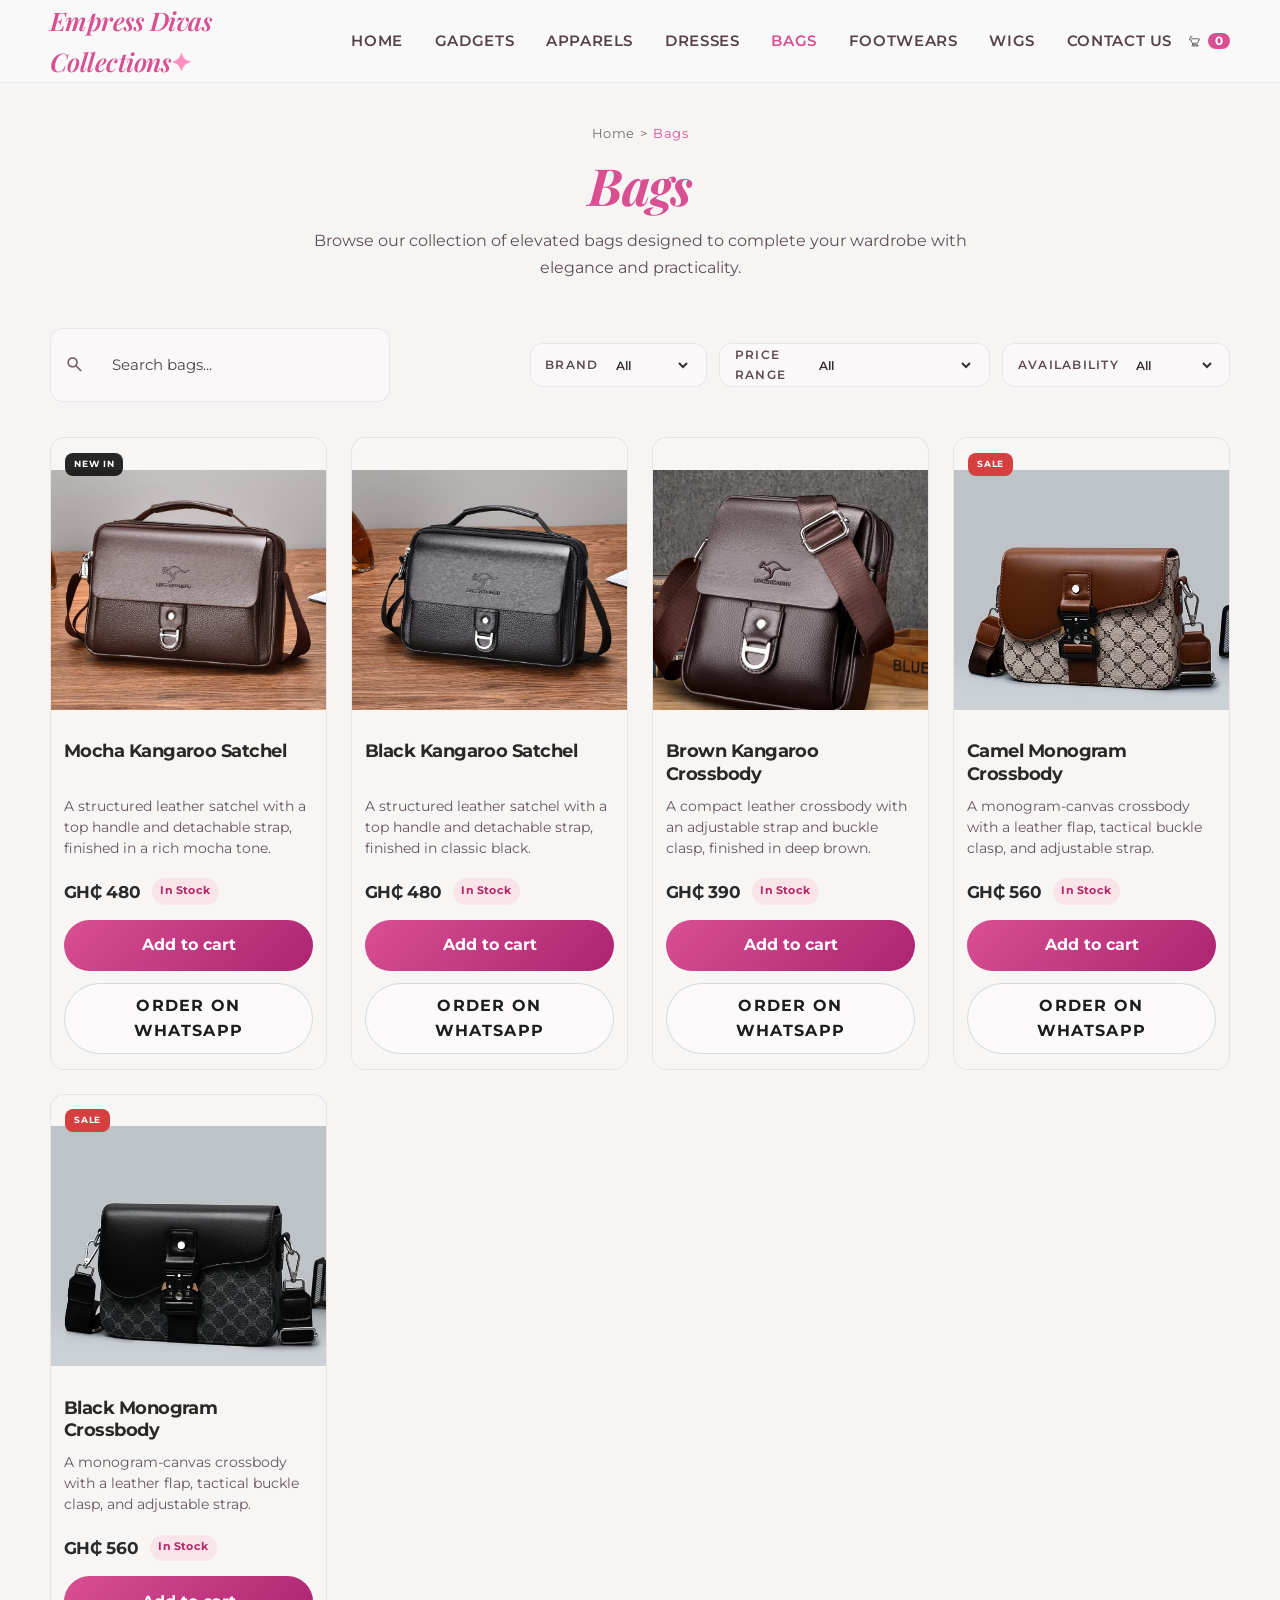
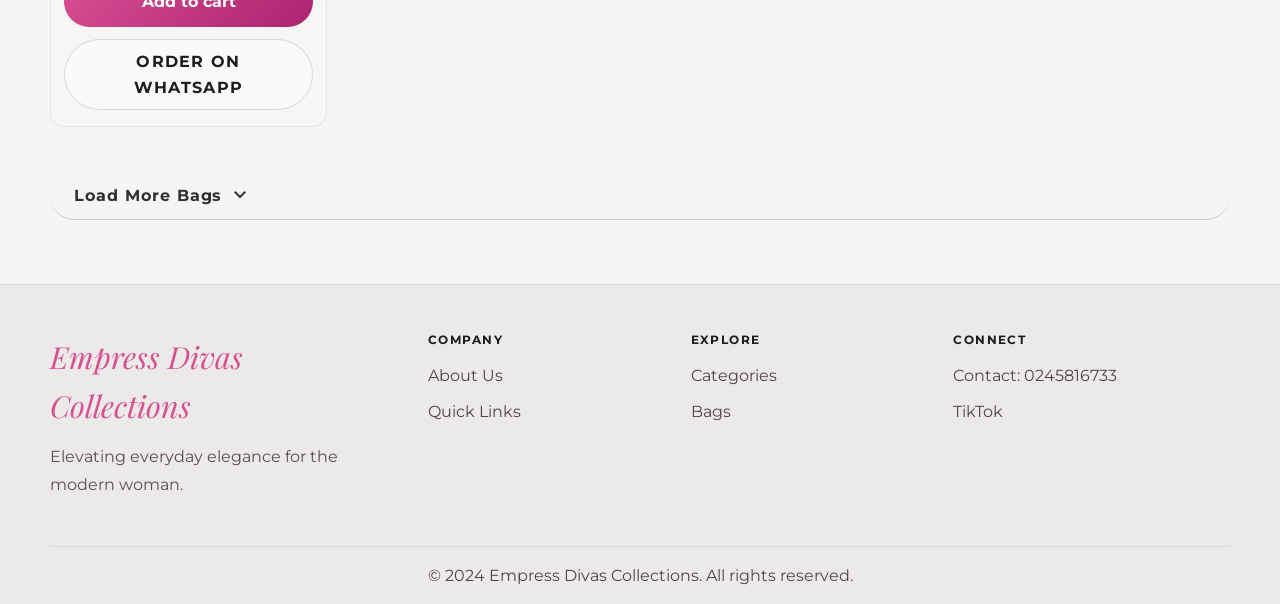
==== bag_mainpage.html @ 9941cb52 "Add real bag product photos to the Bags page - Renamed 5 WhatsApp-exported photos in Bags/ to descri" ====
<!DOCTYPE html>
<html lang="en">
  <head>
    <meta charset="UTF-8" />
    <meta name="viewport" content="width=device-width, initial-scale=1.0" />
    <title>Bags | Empress Divas</title>
    <meta
      name="description"
      content="Shop chic designer-inspired bags and premium accessories for every day and every occasion."
    />
    <link rel="preconnect" href="https://fonts.googleapis.com" />
    <link rel="preconnect" href="https://fonts.gstatic.com" crossorigin />
    <link
      href="https://fonts.googleapis.com/css2?family=Montserrat:wght@400;500;600;700&family=Playfair+Display:wght@600;700;800&display=swap"
      rel="stylesheet"
    />
    <link
      href="https://fonts.googleapis.com/css2?family=Material+Symbols+Outlined:wght@400;GRAD@0;opsz@24"
      rel="stylesheet"
    />
    <link rel="stylesheet" href="styles.css" />
  </head>
  <body>
    <header class="site-header gadgets-header">
      <div class="container navbar">
        <a href="index.html" class="brand">Empress Divas Collections</a>

        <button class="icon-btn mobile-toggle" aria-label="Open menu">
          <span class="material-symbols-outlined">menu</span>
        </button>

        <nav class="nav-wrap" aria-label="Main navigation">
          <ul class="nav-menu">
            <li><a href="index.html">Home</a></li>
            <li><a href="gadgets.html">Gadgets</a></li>
            <li><a href="products.html">Apparels</a></li>
          <li><a href="dresses.html">Dresses</a></li>
            <li><a href="bag_mainpage.html" class="active">Bags</a></li>
            <li><a href="footwearmp.html">Footwears</a></li>
            <li><a href="wigsmain.html">Wigs</a></li>
            <li><a href="contact.html">Contact Us</a></li>
          </ul>
        </nav>

        <div class="nav-actions">
          <a href="cart.html" class="icon-btn cart-link" aria-label="Open cart">
            <svg viewBox="0 0 24 24" fill="none" xmlns="http://www.w3.org/2000/svg" aria-hidden="true">
              <path d="M7 4H5L3 8v2h2l3.6 7.59L7.25 20.03A1 1 0 0 0 8 21h10v-2H9.58a.25.25 0 0 1-.22-.13L10.1 16h6.45a1 1 0 0 0 .92-.62l1.58-4.47A1 1 0 0 0 19.98 8H6.21" stroke="currentColor" stroke-width="1.2" stroke-linecap="round" stroke-linejoin="round"/>
            </svg>
            <span class="cart-count" aria-hidden="true">0</span>
          </a>
        </div>
      </div>
    </header>

    <main class="gadgets-page">
      <section class="gadgets-hero">
        <div class="container gadgets-page-header">
          <div class="breadcrumb">Home <span>&nbsp;&gt;&nbsp;</span> <span class="crumb-current">Bags</span></div>
          <h1>Bags</h1>
          <p>Browse our collection of elevated bags designed to complete your wardrobe with elegance and practicality.</p>
        </div>
      </section>

      <section class="gadgets-filter-section">
        <div class="container gadgets-filters">
          <div class="search-box">
            <span class="material-symbols-outlined">search</span>
            <input type="text" value="Search bags..." aria-label="Search bags" />
          </div>

          <div class="filter-selects">
            <label class="select-box">
              <span>Brand</span>
              <select aria-label="Filter by brand">
                <option>All</option>
                <option>Classic</option>
                <option>Luxury</option>
                <option>Everyday</option>
              </select>
            </label>

            <label class="select-box">
              <span>Price Range</span>
              <select aria-label="Filter by price range">
                <option>All</option>
                <option>Under GHC 500</option>
                <option>GHC 500 - 1000</option>
                <option>Above GHC 1000</option>
              </select>
            </label>

            <label class="select-box">
              <span>Availability</span>
              <select aria-label="Filter by availability">
                <option>All</option>
                <option>In Stock</option>
                <option>Pre-order</option>
              </select>
            </label>
          </div>
        </div>
      </section>

      <section class="gadgets-list">
        <div class="container gadget-grid">
          <article class="gadget-card" data-product-id="b1">
            <span class="tag tag-new">NEW IN</span>
            <div class="gadget-visual">
              <img src="Images/bags/mocha-kangaroo-satchel-bag.jpeg" alt="Mocha kangaroo-logo leather satchel bag" loading="lazy" />
            </div>
            <div class="gadget-info">
              <h3>Mocha Kangaroo Satchel</h3>
              <p class="gadget-desc">A structured leather satchel with a top handle and detachable strap, finished in a rich mocha tone.</p>
              <div class="price-row">
                <div class="price-block">
                  <strong>GH₵ 480</strong>
                  <span class="stock in-stock">In Stock</span>
                </div>
              </div>
              <button class="details-btn add-cart-btn" data-id="b1" data-name="Mocha Kangaroo Satchel" data-price="480">Add to cart</button>
              <button class="whatsapp-btn subtle">Order on WhatsApp</button>
            </div>
          </article>

          <article class="gadget-card" data-product-id="b2">
            <div class="gadget-visual">
              <img src="Images/bags/black-kangaroo-satchel-bag.jpeg" alt="Black kangaroo-logo leather satchel bag" loading="lazy" />
            </div>
            <div class="gadget-info">
              <h3>Black Kangaroo Satchel</h3>
              <p class="gadget-desc">A structured leather satchel with a top handle and detachable strap, finished in classic black.</p>
              <div class="price-row">
                <div class="price-block">
                  <strong>GH₵ 480</strong>
                  <span class="stock in-stock">In Stock</span>
                </div>
              </div>
              <button class="details-btn add-cart-btn" data-id="b2" data-name="Black Kangaroo Satchel" data-price="480">Add to cart</button>
              <button class="whatsapp-btn subtle">Order on WhatsApp</button>
            </div>
          </article>

          <article class="gadget-card" data-product-id="b3">
            <div class="gadget-visual">
              <img src="Images/bags/brown-kangaroo-crossbody-bag.jpeg" alt="Brown kangaroo-logo leather crossbody bag" loading="lazy" />
            </div>
            <div class="gadget-info">
              <h3>Brown Kangaroo Crossbody</h3>
              <p class="gadget-desc">A compact leather crossbody with an adjustable strap and buckle clasp, finished in deep brown.</p>
              <div class="price-row">
                <div class="price-block">
                  <strong>GH₵ 390</strong>
                  <span class="stock in-stock">In Stock</span>
                </div>
              </div>
              <button class="details-btn add-cart-btn" data-id="b3" data-name="Brown Kangaroo Crossbody" data-price="390">Add to cart</button>
              <button class="whatsapp-btn subtle">Order on WhatsApp</button>
            </div>
          </article>

          <article class="gadget-card" data-product-id="b4">
            <span class="tag tag-sale">SALE</span>
            <div class="gadget-visual">
              <img src="Images/bags/camel-monogram-crossbody-bag.jpeg" alt="Camel monogram crossbody bag with buckle clasp" loading="lazy" />
            </div>
            <div class="gadget-info">
              <h3>Camel Monogram Crossbody</h3>
              <p class="gadget-desc">A monogram-canvas crossbody with a leather flap, tactical buckle clasp, and adjustable strap.</p>
              <div class="price-row">
                <div class="price-block">
                  <strong>GH₵ 560</strong>
                  <span class="stock in-stock">In Stock</span>
                </div>
              </div>
              <button class="details-btn add-cart-btn" data-id="b4" data-name="Camel Monogram Crossbody" data-price="560">Add to cart</button>
              <button class="whatsapp-btn subtle">Order on WhatsApp</button>
            </div>
          </article>

          <article class="gadget-card" data-product-id="b5">
            <span class="tag tag-sale">SALE</span>
            <div class="gadget-visual">
              <img src="Images/bags/black-monogram-crossbody-bag.jpeg" alt="Black monogram crossbody bag with buckle clasp" loading="lazy" />
            </div>
            <div class="gadget-info">
              <h3>Black Monogram Crossbody</h3>
              <p class="gadget-desc">A monogram-canvas crossbody with a leather flap, tactical buckle clasp, and adjustable strap.</p>
              <div class="price-row">
                <div class="price-block">
                  <strong>GH₵ 560</strong>
                  <span class="stock in-stock">In Stock</span>
                </div>
              </div>
              <button class="details-btn add-cart-btn" data-id="b5" data-name="Black Monogram Crossbody" data-price="560">Add to cart</button>
              <button class="whatsapp-btn subtle">Order on WhatsApp</button>
            </div>
          </article>
        </div>

        <div class="container load-more-wrap">
          <button class="load-more-btn">Load More Bags <span class="material-symbols-outlined">expand_more</span></button>
        </div>
      </section>
    </main>

    <footer class="site-footer gadgets-footer">
      <div class="container footer-grid">
        <div class="footer-brand-block">
          <div class="footer-brand">Empress Divas<br />Collections</div>
          <p>Elevating everyday elegance for the modern woman.</p>
        </div>

        <div>
          <h4>Company</h4>
          <ul class="footer-list">
            <li><a href="index.html">About Us</a></li>
            <li><a href="products.html">Quick Links</a></li>
          </ul>
        </div>

        <div>
          <h4>Explore</h4>
          <ul class="footer-list">
            <li><a href="products.html">Categories</a></li>
            <li><a href="bag_mainpage.html">Bags</a></li>
          </ul>
        </div>

        <div>
          <h4>Connect</h4>
          <ul class="footer-list">
            <li><a href="tel:0245816733">Contact: 0245816733</a></li>
            <li><a href="#">TikTok</a></li>
          </ul>
        </div>
      </div>

      <div class="container copyright">© 2024 Empress Divas Collections. All rights reserved.</div>
    </footer>

    <script src="script.js"></script>
  </body>
</html>
---- styles.css ----
:root {
  --pink: #d84f92;
  --pink-soft: #ffe3ef;
  --pink-bright: #ff8fc0;
  --pink-deep: #ac2471;
  --lilac: #f3e0f7;
  --black: #1a1c1c;
  --white: #ffffff;
  --gray-100: #f3f3f3;
  --gray-200: #eeeeee;
  --gray-300: #e2e2e2;
  --gray-400: #dadada;
  --gray-500: #564149;
  --gray-600: #616363;
  --text: #1a1c1c;
  --surface: #fdf7fa;
  --surface-strong: #f7e9f0;
  --shadow: rgba(216, 79, 146, 0.1);
  --success: #25d366;
  --container: 80px;
  --gutter: 24px;
  --radius-sm: 0.75rem;
  --radius-md: 1.25rem;
  --radius-lg: 2rem;
  --radius-pill: 9999px;
}

* { box-sizing: border-box; }

html {
  scroll-behavior: smooth;
}

body {
  margin: 0;
  font-family: 'Montserrat', sans-serif;
  background: var(--surface);
  color: var(--text);
  line-height: 1.6;
}

a { color: inherit; text-decoration: none; }

img { max-width: 100%; display: block; }

button, input, select, textarea {
  font: inherit;
}

.container {
  width: min(1180px, calc(100% - 2rem));
  margin: 0 auto;
}

.site-header {
  position: sticky;
  top: 0;
  z-index: 1000;
  background: rgba(249, 249, 249, 0.9);
  backdrop-filter: blur(14px);
  border-bottom: 1px solid rgba(137, 113, 121, 0.12);
}

.navbar {
  display: flex;
  align-items: center;
  justify-content: space-between;
  min-height: 80px;
  gap: 1rem;
}

.brand {
  font-family: 'Playfair Display', serif;
  font-size: clamp(1.4rem, 2vw, 2.1rem);
  color: var(--pink);
  font-style: italic;
  font-weight: 600;
  letter-spacing: -0.02em;
}

.brand::after {
  content: " ✦";
  font-style: normal;
  color: var(--pink-bright);
}

.nav-menu {
  display: flex;
  align-items: center;
  gap: 2rem;
  list-style: none;
  padding: 0;
  margin: 0;
}

.nav-menu li {
  list-style: none;
}

.nav-menu a {
  color: var(--gray-500);
  font-size: 0.96rem;
  font-weight: 600;
  letter-spacing: 0.04em;
  text-transform: uppercase;
  white-space: nowrap;
  transition: color 0.2s ease;
}

.nav-menu a:hover,
.nav-menu a.active {
  color: var(--pink);
}

.nav-actions {
  display: flex;
  align-items: center;
  gap: 0.75rem;
}

.icon-btn {
  width: 42px;
  height: 42px;
  border: 0;
  border-radius: 50%;
  background: transparent;
  color: var(--text);
  display: inline-flex;
  align-items: center;
  justify-content: center;
  cursor: pointer;
  transition: background 0.2s ease, transform 0.2s ease, color 0.2s ease;
}

.icon-btn:hover {
  background: rgba(172, 36, 113, 0.08);
  color: var(--pink);
  transform: translateY(-1px);
}

.material-symbols-outlined {
  font-variation-settings: 'FILL' 0, 'wght' 400, 'GRAD' 0, 'opsz' 24;
}

.mobile-toggle {
  display: none;
}

.hero {
  position: relative;
  min-height: 78vh;
  display: grid;
  place-items: center;
  overflow: hidden;
  background: linear-gradient(135deg, var(--pink-soft), var(--lilac));
}

.hero::before {
  content: "";
  position: absolute;
  inset: 0;
  background: linear-gradient(135deg, rgba(255, 255, 255, 0.35), rgba(216, 79, 146, 0.14));
}

.hero::after {
  content: "";
  position: absolute;
  inset: 0;
  background: rgba(249, 249, 249, 0.24);
  backdrop-filter: blur(1px);
}

.hero-content {
  position: relative;
  z-index: 1;
  text-align: center;
  max-width: 760px;
  padding: 2rem 1rem;
}

.eyebrow {
  display: inline-flex;
  align-items: center;
  gap: 0.4rem;
  margin-bottom: 1rem;
  padding: 0.55rem 1.1rem;
  border-radius: var(--radius-pill);
  background: rgba(255,255,255,0.85);
  border: 1px solid rgba(216, 79, 146, 0.25);
  color: var(--pink-deep);
  font-size: 0.72rem;
  text-transform: uppercase;
  letter-spacing: 0.14em;
  font-weight: 700;
}

.eyebrow::before {
  content: "✦";
  color: var(--pink-bright);
}

h1, h2, h3, h4 {
  font-family: 'Playfair Display', serif;
  margin: 0 0 0.8rem;
  line-height: 1.15;
  letter-spacing: -0.03em;
}

.section-header h2,
.page-header h1,
.form-card h2 {
  font-style: italic;
}

.section-header h2::after {
  content: "";
  display: block;
  width: 64px;
  height: 3px;
  margin: 0.9rem auto 0;
  border-radius: var(--radius-pill);
  background: linear-gradient(90deg, var(--pink-soft), var(--pink), var(--pink-soft));
}

.hero h1 {
  font-size: clamp(2.4rem, 5vw, 5rem);
  color: var(--black);
}

.section-header {
  text-align: center;
  margin-bottom: 3rem;
}

.section-header h2 {
  font-size: clamp(2rem, 3vw, 3rem);
  color: var(--text);
}

.lead {
  max-width: 700px;
  margin: 0 auto;
  color: var(--gray-500);
  font-size: 1.05rem;
}

.btn {
  display: inline-flex;
  align-items: center;
  justify-content: center;
  gap: 0.65rem;
  border: 0;
  border-radius: var(--radius-pill);
  padding: 1rem 2rem;
  background: linear-gradient(135deg, var(--pink), var(--pink-deep));
  color: var(--white);
  font-weight: 700;
  letter-spacing: 0.08em;
  text-transform: uppercase;
  cursor: pointer;
  transition: transform 0.2s ease, background 0.2s ease, box-shadow 0.2s ease;
}

.btn:hover {
  background: linear-gradient(135deg, var(--pink-bright), var(--pink));
  transform: translateY(-2px);
  box-shadow: 0 14px 30px rgba(216, 79, 146, 0.28);
}

.btn-ghost {
  background: transparent;
  color: var(--pink-deep);
  border: 1px solid rgba(216, 79, 146, 0.35);
}

.btn-ghost:hover {
  background: rgba(216, 79, 146, 0.08);
  border-color: var(--pink);
}

.category-grid,
.product-grid,
.info-grid {
  display: grid;
  gap: 1.5rem;
}

.category-grid {
  grid-template-columns: repeat(6, minmax(0, 1fr));
}

.category-card {
  position: relative;
  overflow: hidden;
  border-radius: var(--radius-lg);
  aspect-ratio: 4 / 5;
  box-shadow: 0 15px 35px rgba(216, 79, 146, 0.08);
  transition: transform 0.4s ease, box-shadow 0.4s ease;
}

.category-card:hover {
  transform: translateY(-6px) scale(1.01);
  box-shadow: 0 25px 50px rgba(216, 79, 146, 0.18);
}

.category-card::before {
  content: "";
  position: absolute;
  inset: 0;
  background: inherit;
  opacity: 1;
}

.category-card:hover::before {
  filter: brightness(1.06);
}

.category-card .overlay {
  position: absolute;
  inset: 0;
  background: rgba(0, 0, 0, 0.18);
  display: flex;
  align-items: center;
  justify-content: center;
  flex-direction: column;
  gap: 0.75rem;
  text-align: center;
  padding: 1rem;
  z-index: 1;
}

.category-card .overlay span {
  color: var(--white);
  font-size: 2.5rem;
}

.category-card .overlay h3 {
  color: var(--white);
  font-family: 'Montserrat', sans-serif;
  font-size: 0.95rem;
  letter-spacing: 0.12em;
  text-transform: uppercase;
  margin: 0;
}

section {
  padding: 5rem 0;
}

section.inner-hero {
  padding: 4rem 0 2rem;
}

.page-header {
  text-align: center;
  padding: 2rem 0 1rem;
}

.page-header h1 {
  font-size: clamp(2.5rem, 5vw, 4.5rem);
}

.page-header .lead {
  max-width: 680px;
}

.catalog-layout {
  display: grid;
  grid-template-columns: 260px minmax(0, 1fr);
  gap: 2rem;
  align-items: start;
}

.filter-panel {
  background: rgba(255,255,255,0.6);
  border: 1px solid rgba(216, 79, 146, 0.15);
  border-radius: var(--radius-lg);
  padding: 1.5rem;
  position: sticky;
  top: 96px;
}

.filter-panel h3,
.filter-panel h4 {
  font-family: 'Montserrat', sans-serif;
  text-transform: uppercase;
  letter-spacing: 0.12em;
  font-size: 0.72rem;
  color: var(--gray-500);
  margin-bottom: 1rem;
}

.filter-list {
  list-style: none;
  padding: 0;
  margin: 0 0 2rem;
  display: grid;
  gap: 0.8rem;
}

.filter-list a {
  color: var(--text);
  transition: color 0.2s ease;
}

.filter-list a.active,
.filter-list a:hover {
  color: var(--pink);
}

.size-grid {
  display: grid;
  grid-template-columns: repeat(2, minmax(0, 1fr));
  gap: 0.6rem;
}

.size-pill {
  display: inline-flex;
  align-items: center;
  justify-content: center;
  min-height: 42px;
  border-radius: 0.7rem;
  border: 1px solid rgba(26, 28, 28, 0.14);
  background: var(--white);
  cursor: pointer;
  transition: all 0.2s ease;
  font-weight: 600;
}

.size-pill.selected {
  background: var(--pink);
  color: var(--white);
  border-color: var(--pink);
}

.toolbar {
  display: flex;
  align-items: center;
  justify-content: space-between;
  gap: 1rem;
  padding-bottom: 1rem;
  border-bottom: 1px solid rgba(26, 28, 28, 0.08);
  margin-bottom: 2rem;
}

.toolbar p {
  margin: 0;
  color: var(--gray-500);
}

.sort-wrap {
  display: flex;
  align-items: center;
  gap: 0.75rem;
}

.sort-wrap select {
  border: 1px solid rgba(26, 28, 28, 0.12);
  background: rgba(255,255,255,0.8);
  border-radius: 999px;
  padding: 0.7rem 1rem;
  color: var(--text);
}

.product-grid {
  grid-template-columns: repeat(3, minmax(0, 1fr));
}

.product-card {
  background: rgba(255,255,255,0.85);
  border: 1px solid rgba(216, 79, 146, 0.1);
  border-radius: var(--radius-lg);
  overflow: hidden;
  transition: transform 0.3s ease, box-shadow 0.3s ease;
}

.product-card:hover {
  transform: translateY(-5px);
  box-shadow: 0 30px 40px -18px rgba(216, 79, 146, 0.22);
}

.product-image {
  position: relative;
  overflow: hidden;
  aspect-ratio: 3 / 4;
  background: linear-gradient(135deg, #f6dfe9, #efe7ef);
  display: grid;
  place-items: center;
}

.product-image img {
  width: 100%;
  height: 100%;
  object-fit: cover;
  display: block;
  transition: transform 0.4s ease;
}

.product-card:hover .product-image img {
  transform: scale(1.04);
}

.product-card[hidden] {
  display: none;
}

.product-placeholder {
  width: 78%;
  height: 78%;
  border-radius: 1.2rem;
  display: grid;
  place-items: center;
  background: rgba(255, 255, 255, 0.28);
  border: 1px solid rgba(26, 28, 28, 0.08);
  color: var(--pink);
  font-size: 3rem;
  font-weight: 700;
}

.product-card:hover .product-placeholder {
  transform: scale(1.02);
}

.badge {
  position: absolute;
  top: 1rem;
  left: 1rem;
  display: inline-flex;
  align-items: center;
  justify-content: center;
  padding: 0.45rem 0.7rem;
  border-radius: var(--radius-pill);
  background: linear-gradient(135deg, var(--pink), var(--pink-deep));
  color: var(--white);
  font-size: 0.65rem;
  font-weight: 700;
  letter-spacing: 0.12em;
  text-transform: uppercase;
}

.product-content {
  padding: 1.25rem 1rem 1.1rem;
  text-align: center;
}

.product-content h3 {
  font-family: 'Montserrat', sans-serif;
  font-size: 1.15rem;
  margin: 0 0 0.35rem;
  letter-spacing: 0;
}

.price {
  margin: 0 0 1rem;
  color: var(--gray-500);
  font-size: 1.1rem;
  font-weight: 700;
}

.whatsapp-btn {
  width: 100%;
  background: #25d366;
  color: var(--white);
  border: 0;
  border-radius: 999px;
  padding: 0.56rem 1rem;
  min-height: 36px;
  font-weight: 700;
  letter-spacing: 0.08em;
  text-transform: uppercase;
  cursor: pointer;
  transition: transform 0.2s ease, filter 0.2s ease;
}

.whatsapp-btn:hover {
  filter: brightness(0.96);
  transform: translateY(-1px);
}

.contact-grid {
  display: grid;
  grid-template-columns: 0.92fr 1.08fr;
  gap: 2rem;
  align-items: start;
}

.contact-stack {
  display: grid;
  gap: 1.3rem;
}

.contact-card,
.form-card {
  background: rgba(255,255,255,0.85);
  border: 1px solid rgba(216, 79, 146, 0.1);
  border-radius: var(--radius-lg);
  box-shadow: 0 12px 30px rgba(216, 79, 146, 0.08);
}

.contact-card {
  padding: 1.6rem;
  text-align: center;
}

.icon-wrap {
  width: 60px;
  height: 60px;
  margin: 0 auto 1rem;
  border-radius: 50%;
  background: var(--gray-100);
  display: grid;
  place-items: center;
  color: var(--pink);
}

.contact-card h3 {
  font-family: 'Montserrat', sans-serif;
  margin-bottom: 0.4rem;
  font-size: 1.15rem;
}

.contact-card p,
.contact-card a {
  color: var(--gray-500);
}

.form-card {
  padding: clamp(1.3rem, 2vw, 2rem);
}

.form-card h2 {
  font-size: clamp(2rem, 3vw, 2.8rem);
  margin-bottom: 1.5rem;
}

.form-grid {
  display: grid;
  grid-template-columns: repeat(2, minmax(0, 1fr));
  gap: 1rem 1.25rem;
}

.form-field {
  display: grid;
  gap: 0.5rem;
}

.form-field.full {
  grid-column: 1 / -1;
}

label {
  font-size: 0.72rem;
  letter-spacing: 0.1em;
  text-transform: uppercase;
  font-weight: 700;
  color: var(--gray-500);
}

input, select, textarea {
  width: 100%;
  border: 0;
  border-bottom: 2px solid rgba(216, 79, 146, 0.2);
  background: rgba(255, 227, 239, 0.35);
  border-radius: 0.9rem 0.9rem 0 0;
  padding: 0.9rem 1rem;
  color: var(--text);
  outline: none;
  transition: border-color 0.2s ease, box-shadow 0.2s ease;
}

input:focus, select:focus, textarea:focus {
  border-color: var(--pink);
  box-shadow: 0 0 0 3px rgba(216, 79, 146, 0.14);
}

textarea {
  min-height: 140px;
  resize: vertical;
}

.site-footer {
  background: var(--gray-200);
  border-top: 1px solid rgba(26,28,28,0.05);
  color: var(--gray-500);
  padding: 3rem 0 1rem;
}

.footer-grid {
  display: grid;
  grid-template-columns: 1.5fr 1fr 1fr 1.2fr;
  gap: 2rem;
}

.footer-brand {
  font-family: 'Playfair Display', serif;
  font-style: italic;
  color: var(--pink);
  font-size: 1.9rem;
}

.footer-grid h4 {
  font-family: 'Montserrat', sans-serif;
  font-size: 0.75rem;
  text-transform: uppercase;
  letter-spacing: 0.12em;
  color: var(--text);
  margin-bottom: 1rem;
}

.footer-list {
  list-style: none;
  padding: 0;
  margin: 0;
  display: grid;
  gap: 0.65rem;
}

.footer-list a:hover {
  color: var(--pink);
}

.copyright {
  margin-top: 2rem;
  padding-top: 1rem;
  border-top: 1px solid rgba(26,28,28,0.08);
  text-align: center;
}

.hidden-mobile {
  display: initial;
}

.gadgets-header {
  background: rgba(249,249,249,0.98);
}

.gadgets-page {
  background: #f7f5f4;
}

.gadgets-hero {
  padding: 2.3rem 0 0.7rem;
}

.gadgets-page-header {
  text-align: center;
}

.breadcrumb {
  display: inline-flex;
  align-items: center;
  justify-content: center;
  gap: 0.15rem;
  color: #7b6a6d;
  font-size: 0.8rem;
  letter-spacing: 0.03em;
  margin-bottom: 0.75rem;
}

/* Mobile / responsive fixes (appended) */
@media (max-width: 1100px) {
  .category-grid { grid-template-columns: repeat(3, minmax(0, 1fr)); }
  .product-grid  { grid-template-columns: repeat(2, minmax(0, 1fr)); }
}

@media (max-width: 700px) {
  .category-grid { grid-template-columns: repeat(2, minmax(0, 1fr)); gap: 1rem; }
  .category-card { aspect-ratio: 3/4; min-height: 140px; }
  .product-grid  { grid-template-columns: repeat(2, minmax(0, 1fr)); gap: 0.9rem; }
  .product-card  { padding: 0.5rem; }
  .hero { min-height: 56vh; padding: 2rem 0; }
}

/* small phones (375–420px) */
@media (max-width: 420px) {
  .container { width: 100%; padding: 0 1rem; }
  .navbar { min-height: 64px; gap: 0.5rem; }
  .hidden-mobile { display: none !important; }

  /* keep two columns on small phones */
  .category-grid,
  .product-grid { grid-template-columns: repeat(2, minmax(0, 1fr)); }
}

/* disable page scroll when mobile menu open */
.no-scroll, html.no-scroll, body.no-scroll { overflow: hidden; height: 100%; }

/* Cart styles */
.cart-list { display: grid; gap: 0.9rem; }
.cart-item { display:flex; align-items:center; justify-content:space-between; gap:1rem; padding: 1rem; background: rgba(255,255,255,0.85); border-radius: 0.8rem; border: 1px solid rgba(26,28,28,0.04); }
.cart-item-info { flex:1; }
.cart-item-price { color: var(--gray-500); font-weight:700; margin-top:0.25rem; }
.cart-item-actions { display:flex; gap:0.6rem; align-items:center; }
.cart-item-actions .cart-qty { width:64px; padding:0.45rem; border-radius:0.5rem; border:1px solid rgba(26,28,28,0.08); }
.cart-summary { margin-top:1.4rem; text-align:right; font-size:1.1rem; }

@media (max-width: 700px) {
  .cart-item { flex-direction: column; align-items: flex-start; }
  .cart-item-actions { width:100%; justify-content:space-between; }
}

/* Right-side cart icon in nav-actions */
.cart-link {
  display: inline-flex;
  align-items: center;
  gap: 0.4rem;
  color: var(--text);
  text-decoration: none;
}
.cart-link svg { width: 26px; height: 26px; display: block; }
.cart-link .cart-count {
  background: var(--pink);
  color: var(--white);
  font-weight: 700;
  padding: 0.12rem 0.45rem;
  border-radius: 999px;
  font-size: 0.78rem;
  line-height: 1;
}

@media (max-width: 420px) {
  .cart-link svg { width: 22px; height: 22px; }
}

.crumb-current {
  color: var(--pink);
}

.gadgets-page-header h1 {
  font-size: clamp(2.5rem, 4vw, 4rem);
  color: var(--pink);
  font-family: 'Playfair Display', serif;
  font-style: italic;
  margin: 0 0 0.75rem;
}

.gadgets-page-header p {
  max-width: 720px;
  margin: 0 auto;
  color: #5f4f54;
  font-size: 1rem;
  line-height: 1.7;
}

.gadgets-filter-section {
  padding: 1.2rem 0 1rem;
}

.gadgets-filters {
  display: flex;
  align-items: center;
  gap: 1.2rem;
  justify-content: space-between;
  flex-wrap: wrap;
  padding-top: 1rem;
}

.search-box {
  /* limit initial width so the search box doesn't dominate the filter row */
  flex: 0 1 340px;
  max-width: 520px;
  width: 100%;
  min-width: 180px;
  display: flex;
  align-items: center;
  gap: 0.7rem;
  background: rgba(255,255,255,0.35);
  border: 1px solid rgba(26,28,28,0.08);
  border-radius: 0.8rem;
  padding: 0.6rem 0.9rem;
  color: #5d4a52;
}

.search-box .material-symbols-outlined {
  font-size: 1.2rem;
  color: #765c64;
}

.search-box input {
  border: none;
  background: transparent;
  width: 100%;
  color: #4f4448;
  font-size: 0.96rem;
  outline: none;
}

.filter-selects {
  display: flex;
  align-items: center;
  gap: 0.8rem;
  flex-wrap: wrap;
}

/* Make search box more compact on medium screens and full-width on small screens */
@media (max-width: 900px) {
  .search-box { flex: 1 1 100%; max-width: none; min-width: 0; }
  .filter-selects { width: 100%; gap: 0.5rem; }
}

@media (max-width: 480px) {
  .search-box { padding: 0.55rem 0.7rem; }
  .search-box input { font-size: 0.95rem; }
}

.select-box {
  display: inline-flex;
  align-items: center;
  gap: 0.55rem;
  min-height: 44px;
  padding: 0 0.9rem;
  background: rgba(255,255,255,0.35);
  border: 1px solid rgba(26,28,28,0.08);
  border-radius: 0.8rem;
  color: #5e4a52;
  font-size: 0.78rem;
  font-weight: 600;
}

.select-box span {
  display: inline-block;
  margin-right: 0.2rem;
}

.select-box select {
  background: transparent;
  border: none;
  color: #3a2d30;
  font-size: 0.78rem;
  padding: 0.45rem 0.2rem 0.45rem 0.1rem;
  outline: none;
}

.gadgets-list {
  padding: 1.2rem 0 4rem;
}

.gadget-grid {
  display: grid;
  grid-template-columns: repeat(4, minmax(0, 1fr));
  gap: 1.5rem;
}

.single-item-grid {
  grid-template-columns: minmax(0, 480px);
  justify-content: center;
}

.gadget-card {
  position: relative;
  background: rgba(255,255,255,0.15);
  border: 1px solid rgba(26,28,28,0.08);
  border-radius: 0.9rem;
  overflow: hidden;
  padding: 0.65rem 0.8rem 0.95rem;
  min-height: 470px;
}

.gadget-visual {
  height: 240px;
  margin: 1.3rem -0.8rem 0.9rem;
  overflow: hidden;
  background: #f0ebed;
}

.gadget-visual img {
  width: 100%;
  height: 100%;
  object-fit: cover;
  display: block;
}

.tag {
  position: absolute;
  top: 0.9rem;
  left: 0.9rem;
  z-index: 2;
  display: inline-flex;
  align-items: center;
  justify-content: center;
  border-radius: 0.5rem;
  padding: 0.25rem 0.55rem;
  font-size: 0.58rem;
  font-weight: 700;
  text-transform: uppercase;
  letter-spacing: 0.08em;
}

.tag-new {
  background: rgba(16,16,16,0.9);
  color: #fff;
}

.tag-sale {
  background: #d53f40;
  color: #fff;
}

.gadget-info {
  padding-top: 1rem;
  text-align: left;
}

.gadget-info h3 {
  font-family: 'Montserrat', sans-serif;
  font-size: 1.1rem;
  line-height: 1.3;
  margin: 0 0 0.5rem;
  color: #2a2727;
  min-height: 2.7em;
}

.gadget-desc {
  margin: 0 0 0.9rem;
  color: #67565c;
  font-size: 0.88rem;
  line-height: 1.5;
  min-height: 4.8em;
}

.price-row {
  display: flex;
  align-items: center;
  justify-content: space-between;
  gap: 0.5rem;
  margin-bottom: 0.9rem;
}

.price-block {
  display: flex;
  align-items: center;
  gap: 0.7rem;
  flex-wrap: wrap;
}

.price-block strong {
  color: #2a2a2a;
  font-size: 1.08rem;
  letter-spacing: -0.02em;
}

.stock {
  display: inline-flex;
  align-items: center;
  justify-content: center;
  border-radius: 999px;
  padding: 0.3rem 0.55rem;
  font-size: 0.66rem;
  font-weight: 700;
  letter-spacing: 0.02em;
}

.in-stock {
  background: rgba(255, 126, 163, 0.15);
  color: #b42a68;
}

.pre-order {
  background: rgba(21, 27, 31, 0.08);
  color: #303030;
}

.details-btn,
.load-more-btn,
.whatsapp-btn.subtle {
  width: 100%;
  border-radius: 999px;
  font-weight: 700;
  cursor: pointer;
  transition: transform 0.2s ease, box-shadow 0.2s ease;
}

.details-btn {
  border: none;
  background: linear-gradient(135deg, var(--pink), var(--pink-deep));
  color: white;
  padding: 0.8rem 1rem;
  margin-bottom: 0.75rem;
}

/* Ensure product action buttons match gadgets page (stacked full-width) */
.product-grid .product-content .details-btn,
.product-grid .product-content .whatsapp-btn.subtle {
  width: 100%;
  display: block;
  padding: 0.56rem 1rem; /* reduced vertical padding to lower button height */
  min-height: 36px;
  margin-bottom: 0.6rem;
  box-sizing: border-box;
}

/* Slim buttons when displayed side-by-side inside product cards */
.product-grid .product-content > div > .details-btn,
.product-grid .product-content > div > .whatsapp-btn {
  padding: 0.42rem 0.9rem;
  min-height: 32px;
  font-size: 0.92rem;
}

/* If product actions are in a flex row, keep buttons visually balanced */
.product-grid .product-content > div {
  align-items: center;
}

/* Product actions: stack buttons to match gadgets page */
.product-actions {
  display: grid;
  gap: 0.75rem;
}

.product-actions .details-btn,
.product-actions .whatsapp-btn.subtle {
  width: 100%;
  padding: 0.8rem 1rem;
  min-height: 44px;
}

.whatsapp-btn.subtle {
  border: 1px solid rgba(26,28,28,0.15);
  background: rgba(255,255,255,0.4);
  color: #1d1d1d;
  padding: 0.56rem 1rem;
  min-height: 36px;
}

.details-btn:hover,
.load-more-btn:hover,
.whatsapp-btn.subtle:hover {
  transform: translateY(-1px);
  box-shadow: 0 12px 22px rgba(0,0,0,0.06);
}

.load-more-wrap {
  text-align: center;
  padding-top: 2.8rem;
}

.load-more-btn {
  border: none;
  background: transparent;
  color: #2f2f2f;
  font-size: 1rem;
  letter-spacing: 0.06em;
  display: inline-flex;
  align-items: center;
  gap: 0.35rem;
  padding: 0.7rem 1.5rem;
  border-bottom: 1px solid rgba(26,28,28,0.18);
}

.gadgets-footer {
  background: #ece9e9;
  border-top: 1px solid rgba(26,28,28,0.06);
}

.footer-brand-block p {
  color: #5d4b50;
  margin-top: 0.8rem;
  line-height: 1.7;
}

@media (max-width: 1100px) {
  .gadget-grid {
    grid-template-columns: repeat(2, minmax(0, 1fr));
  }
}

@media (max-width: 760px) {
  .gadget-grid {
    grid-template-columns: 1fr;
  }

  .gadgets-filters {
    flex-direction: column;
    align-items: stretch;
  }

  .filter-selects {
    width: 100%;
    display: grid;
    grid-template-columns: 1fr;
  }

  .select-box {
    width: 100%;
    justify-content: space-between;
  }

  .gadget-card {
    min-height: 420px;
  }
}


@media (max-width: 980px) {
  .category-grid {
    grid-template-columns: repeat(2, minmax(0, 1fr));
  }

  .product-grid {
    grid-template-columns: repeat(2, minmax(0, 1fr));
  }

  .catalog-layout,
  .contact-grid,
  .footer-grid {
    grid-template-columns: 1fr;
  }

  .filter-panel {
    position: static;
  }
}

/* Collapse the full nav into the hamburger before it has a chance to
   wrap or overflow — 8 nav items no longer fit past this width. */
@media (max-width: 1180px) {
  .site-header {
    position: sticky;
  }

  .navbar {
    flex-wrap: wrap;
    min-height: 72px;
    padding: 0.5rem 0;
  }

  .brand {
    font-size: 1.5rem;
    flex: 1 1 auto;
  }

  .mobile-toggle {
    display: inline-flex;
    order: 2;
  }

  .nav-menu {
    order: 3;
    position: absolute;
    top: calc(100% + 8px);
    left: 1rem;
    right: 1rem;
    display: none;
    flex-direction: column;
    background: rgba(255,255,255,0.98);
    border: 1px solid rgba(26,28,28,0.06);
    border-radius: 1rem;
    padding: 1rem;
    box-shadow: 0 20px 40px rgba(0,0,0,0.08);
    z-index: 1001;
    gap: 0.5rem;
    max-height: calc(100vh - 96px);
    overflow-y: auto;
  }

  .nav-menu.open {
    display: flex;
  }

  .nav-menu a {
    width: 100%;
    text-align: left;
    padding: 0.7rem 0.8rem;
    font-size: 0.85rem;
    border-radius: 0.7rem;
    display: block;
  }

  .nav-menu a:hover,
  .nav-menu a.active {
    background: rgba(172, 36, 113, 0.06);
  }

  .nav-actions {
    order: 1;
  }

  .nav-actions .hidden-mobile {
    display: none;
  }
}

@media (max-width: 760px) {
  .hero {
    min-height: 62vh;
  }

  .hero h1 {
    font-size: clamp(2.2rem, 11vw, 3.3rem);
  }

  section {
    padding: 3.5rem 0;
  }

  .category-grid,
  .product-grid,
  .form-grid {
    grid-template-columns: 1fr;
  }

  .toolbar {
    flex-direction: column;
    align-items: flex-start;
  }

  .sort-wrap {
    width: 100%;
    justify-content: space-between;
  }

  .sort-wrap select {
    width: 100%;
  }

  .filter-panel {
    padding: 1rem;
  }

  .product-content h3 {
    font-size: 1rem;
  }

  .product-image {
    aspect-ratio: 4 / 5;
  }

  .footer-grid {
    gap: 1.25rem;
  }

  .footer-brand {
    font-size: 1.5rem;
  }
}

/* Animations */
@keyframes fadeSlideUp {
  from { opacity: 0; transform: translateY(22px); }
  to { opacity: 1; transform: translateY(0); }
}

@keyframes floatSparkle {
  0%, 100% { transform: translateY(0) rotate(0deg); }
  50% { transform: translateY(-6px) rotate(12deg); }
}

@keyframes gentlePulse {
  0%, 100% { box-shadow: 0 0 0 0 rgba(216, 79, 146, 0.35); }
  50% { box-shadow: 0 0 0 10px rgba(216, 79, 146, 0); }
}

@keyframes shimmer {
  0% { background-position: -200% 0; }
  100% { background-position: 200% 0; }
}

.eyebrow,
.hero h1,
.hero .lead,
.hero .btn {
  animation: fadeSlideUp 0.7s cubic-bezier(0.2, 0.7, 0.3, 1) both;
}

.eyebrow { animation-delay: 0.05s; }
.hero h1 { animation-delay: 0.15s; }
.hero .lead { animation-delay: 0.28s; }
.hero .btn { animation-delay: 0.4s; }

.eyebrow::before {
  display: inline-block;
  animation: floatSparkle 2.6s ease-in-out infinite;
}

.brand::after {
  display: inline-block;
  animation: floatSparkle 2.6s ease-in-out infinite;
  animation-delay: 0.3s;
}

.btn:not(.btn-ghost) {
  position: relative;
  overflow: hidden;
}

.btn:not(.btn-ghost)::before {
  content: "";
  position: absolute;
  inset: 0;
  background: linear-gradient(115deg, transparent 30%, rgba(255,255,255,0.35) 50%, transparent 70%);
  background-size: 200% 100%;
  opacity: 0;
  transition: opacity 0.2s ease;
}

.btn:not(.btn-ghost):hover::before {
  opacity: 1;
  animation: shimmer 1.1s linear infinite;
}

/* Scroll reveal: elements start hidden, .in-view triggers the animation */
.reveal {
  opacity: 0;
  transform: translateY(24px);
  transition: opacity 0.6s cubic-bezier(0.2, 0.7, 0.3, 1), transform 0.6s cubic-bezier(0.2, 0.7, 0.3, 1);
}

.reveal.in-view {
  opacity: 1;
  transform: translateY(0);
}

.reveal-stagger.in-view {
  transition-delay: calc(var(--reveal-index, 0) * 70ms);
}

.icon-btn:active,
.size-pill:active,
.details-btn:active,
.whatsapp-btn:active {
  transform: scale(0.96);
}

.cart-count {
  transition: transform 0.25s cubic-bezier(0.34, 1.56, 0.64, 1);
}

.cart-count.bump {
  animation: gentlePulse 0.6s ease-out;
  transform: scale(1.25);
}

@media (prefers-reduced-motion: reduce) {
  *, *::before, *::after {
    animation-duration: 0.001ms !important;
    animation-iteration-count: 1 !important;
    transition-duration: 0.001ms !important;
  }
  .reveal { opacity: 1; transform: none; }
}

/* Homepage entrance splash */
.site-intro {
  position: fixed;
  inset: 0;
  z-index: 3000;
  display: flex;
  align-items: center;
  justify-content: center;
  background: linear-gradient(135deg, var(--pink-deep), var(--pink), var(--pink-bright));
  animation: introWipe 0.7s cubic-bezier(0.6, 0, 0.2, 1) 1.5s both;
}

.site-intro.gone {
  display: none;
}

html.no-intro .site-intro {
  display: none;
}

.site-intro-mark {
  position: relative;
  text-align: center;
  color: var(--white);
  opacity: 0;
  animation: introMarkIn 0.8s cubic-bezier(0.2, 0.8, 0.2, 1) 0.15s forwards;
}

.site-intro-word {
  display: block;
  font-family: 'Playfair Display', serif;
  font-style: italic;
  font-weight: 700;
  font-size: clamp(2.4rem, 7vw, 4.5rem);
  letter-spacing: -0.02em;
}

.site-intro-rule {
  display: block;
  width: 0;
  height: 2px;
  margin: 0.9rem auto;
  background: rgba(255, 255, 255, 0.85);
  animation: introRule 0.6s ease-out 0.7s forwards;
}

.site-intro-tag {
  display: block;
  font-family: 'Montserrat', sans-serif;
  font-size: 0.85rem;
  font-weight: 700;
  letter-spacing: 0.4em;
  text-transform: uppercase;
  opacity: 0;
  animation: introTagIn 0.5s ease-out 0.95s forwards;
}

.site-intro-sparkle {
  position: absolute;
  color: rgba(255, 255, 255, 0.9);
  font-size: 1.6rem;
  opacity: 0;
  animation: introSparkle 1.1s ease-out forwards;
}

.site-intro-sparkle-1 { top: 30%; left: 32%; animation-delay: 0.35s; font-size: 1.1rem; }
.site-intro-sparkle-2 { top: 62%; left: 68%; animation-delay: 0.5s; font-size: 1.9rem; }
.site-intro-sparkle-3 { top: 68%; left: 30%; animation-delay: 0.65s; font-size: 1.3rem; }

@keyframes introMarkIn {
  from { opacity: 0; transform: translateY(14px) scale(0.96); }
  to { opacity: 1; transform: translateY(0) scale(1); }
}

@keyframes introRule {
  from { width: 0; }
  to { width: 96px; }
}

@keyframes introTagIn {
  from { opacity: 0; transform: translateY(6px); }
  to { opacity: 1; transform: translateY(0); }
}

@keyframes introSparkle {
  0% { opacity: 0; transform: scale(0.3) rotate(0deg); }
  50% { opacity: 1; }
  100% { opacity: 0; transform: scale(1.15) rotate(45deg); }
}

@keyframes introWipe {
  to { opacity: 0; visibility: hidden; pointer-events: none; }
}

@media (prefers-reduced-motion: reduce) {
  .site-intro { display: none; }
}

/* Order modal styles */
@keyframes backdropFade {
  from { opacity: 0; }
  to { opacity: 1; }
}

@keyframes modalPop {
  from { opacity: 0; transform: translateY(16px) scale(0.97); }
  to { opacity: 1; transform: translateY(0) scale(1); }
}

.modal-backdrop {
  position: fixed;
  inset: 0;
  display: flex;
  align-items: center;
  justify-content: center;
  background: rgba(0,0,0,0.45);
  z-index: 2000;
  animation: backdropFade 0.25s ease both;
}
.order-modal {
  width: min(520px, calc(100% - 2rem));
  background: #fff;
  border-radius: 0.9rem;
  padding: 1.25rem;
  animation: modalPop 0.3s cubic-bezier(0.2, 0.7, 0.3, 1) both;
  box-shadow: 0 30px 60px rgba(0,0,0,0.24);
}
.order-modal h3 { margin-top: 0; margin-bottom: 0.75rem; }
.order-modal label { display: block; margin-bottom: 0.6rem; font-size: 0.85rem; color: var(--gray-600); }
.order-modal input, .order-modal textarea { width: 100%; padding: 0.6rem 0.75rem; border: 1px solid rgba(26,28,28,0.08); border-radius: 0.5rem; margin-top: 0.25rem; }
.order-modal textarea { min-height: 80px; resize: vertical; }
.modal-actions { display:flex; gap:0.6rem; margin-top:0.8rem; }
.modal-close { background: transparent; border: 0; float: right; font-size: 1.25rem; line-height: 1; cursor: pointer; }
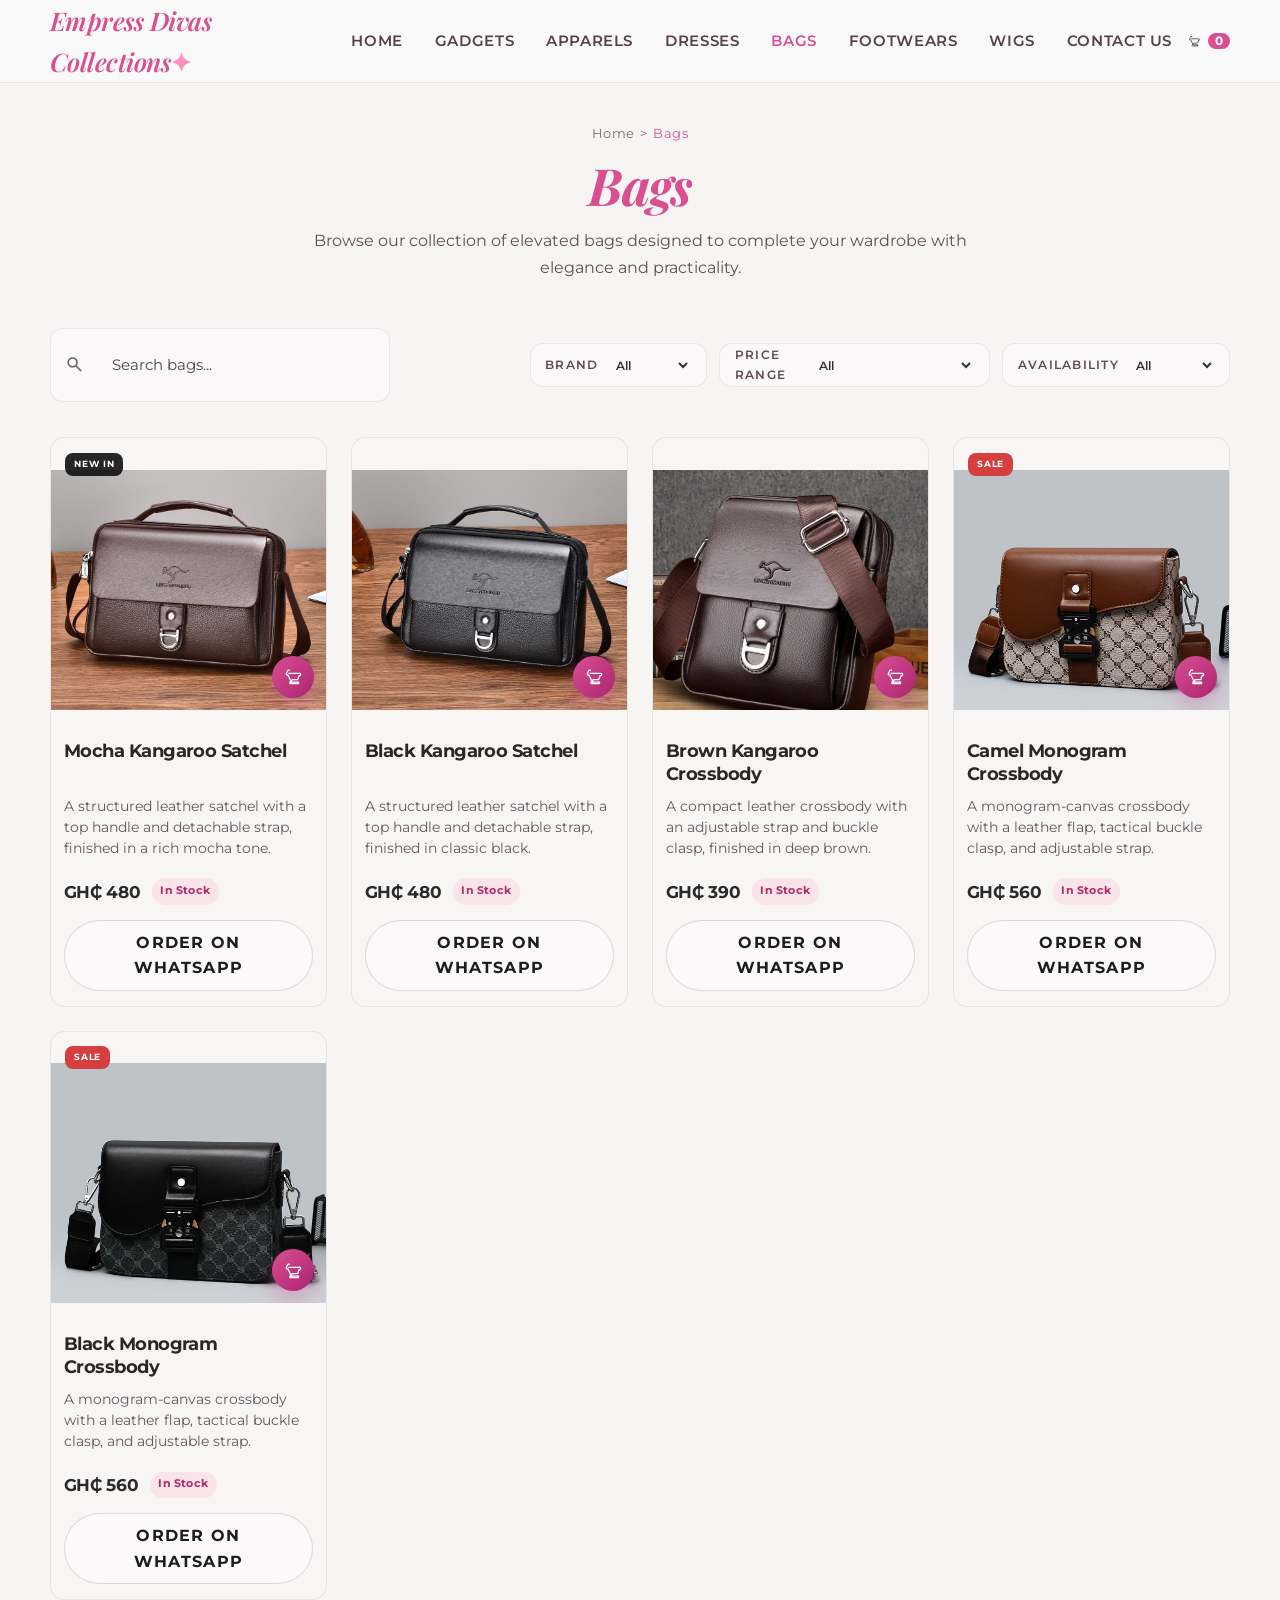
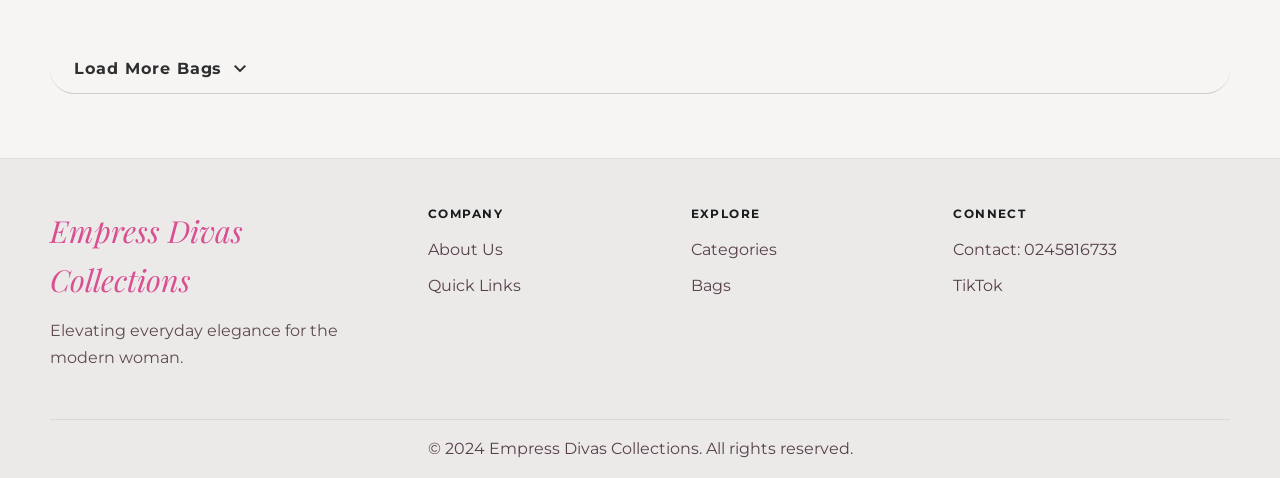
==== commit 751c9c42: "Replace Add to cart with a quick-order cart icon; consolidate images by category - Product cards now" ====
--- a/bag_mainpage.html
+++ b/bag_mainpage.html
@@ -108,6 +108,13 @@
             <span class="tag tag-new">NEW IN</span>
             <div class="gadget-visual">
               <img src="Images/bags/mocha-kangaroo-satchel-bag.jpeg" alt="Mocha kangaroo-logo leather satchel bag" loading="lazy" />
+            <button class="cart-icon-btn add-cart-btn" data-id="b1" data-name="Mocha Kangaroo Satchel" data-price="480" aria-label="Add to cart" title="Add to cart">
+              <svg viewBox="0 0 24 24" fill="none" xmlns="http://www.w3.org/2000/svg" aria-hidden="true">
+                  <path d="M7 4H5L3 8v2h2l3.6 7.59L7.25 20.03A1 1 0 0 0 8 21h10v-2H9.58a.25.25 0 0 1-.22-.13L10.1 16h6.45a1 1 0 0 0 .92-.62l1.58-4.47A1 1 0 0 0 19.98 8H6.21" stroke="currentColor" stroke-width="1.6" stroke-linecap="round" stroke-linejoin="round"/>
+                  <circle cx="9" cy="20" r="1.4" fill="currentColor"/>
+                  <circle cx="18" cy="20" r="1.4" fill="currentColor"/>
+                </svg>
+            </button>
             </div>
             <div class="gadget-info">
               <h3>Mocha Kangaroo Satchel</h3>
@@ -118,7 +125,6 @@
                   <span class="stock in-stock">In Stock</span>
                 </div>
               </div>
-              <button class="details-btn add-cart-btn" data-id="b1" data-name="Mocha Kangaroo Satchel" data-price="480">Add to cart</button>
               <button class="whatsapp-btn subtle">Order on WhatsApp</button>
             </div>
           </article>
@@ -126,6 +132,13 @@
           <article class="gadget-card" data-product-id="b2">
             <div class="gadget-visual">
               <img src="Images/bags/black-kangaroo-satchel-bag.jpeg" alt="Black kangaroo-logo leather satchel bag" loading="lazy" />
+            <button class="cart-icon-btn add-cart-btn" data-id="b2" data-name="Black Kangaroo Satchel" data-price="480" aria-label="Add to cart" title="Add to cart">
+              <svg viewBox="0 0 24 24" fill="none" xmlns="http://www.w3.org/2000/svg" aria-hidden="true">
+                  <path d="M7 4H5L3 8v2h2l3.6 7.59L7.25 20.03A1 1 0 0 0 8 21h10v-2H9.58a.25.25 0 0 1-.22-.13L10.1 16h6.45a1 1 0 0 0 .92-.62l1.58-4.47A1 1 0 0 0 19.98 8H6.21" stroke="currentColor" stroke-width="1.6" stroke-linecap="round" stroke-linejoin="round"/>
+                  <circle cx="9" cy="20" r="1.4" fill="currentColor"/>
+                  <circle cx="18" cy="20" r="1.4" fill="currentColor"/>
+                </svg>
+            </button>
             </div>
             <div class="gadget-info">
               <h3>Black Kangaroo Satchel</h3>
@@ -136,7 +149,6 @@
                   <span class="stock in-stock">In Stock</span>
                 </div>
               </div>
-              <button class="details-btn add-cart-btn" data-id="b2" data-name="Black Kangaroo Satchel" data-price="480">Add to cart</button>
               <button class="whatsapp-btn subtle">Order on WhatsApp</button>
             </div>
           </article>
@@ -144,6 +156,13 @@
           <article class="gadget-card" data-product-id="b3">
             <div class="gadget-visual">
               <img src="Images/bags/brown-kangaroo-crossbody-bag.jpeg" alt="Brown kangaroo-logo leather crossbody bag" loading="lazy" />
+            <button class="cart-icon-btn add-cart-btn" data-id="b3" data-name="Brown Kangaroo Crossbody" data-price="390" aria-label="Add to cart" title="Add to cart">
+              <svg viewBox="0 0 24 24" fill="none" xmlns="http://www.w3.org/2000/svg" aria-hidden="true">
+                  <path d="M7 4H5L3 8v2h2l3.6 7.59L7.25 20.03A1 1 0 0 0 8 21h10v-2H9.58a.25.25 0 0 1-.22-.13L10.1 16h6.45a1 1 0 0 0 .92-.62l1.58-4.47A1 1 0 0 0 19.98 8H6.21" stroke="currentColor" stroke-width="1.6" stroke-linecap="round" stroke-linejoin="round"/>
+                  <circle cx="9" cy="20" r="1.4" fill="currentColor"/>
+                  <circle cx="18" cy="20" r="1.4" fill="currentColor"/>
+                </svg>
+            </button>
             </div>
             <div class="gadget-info">
               <h3>Brown Kangaroo Crossbody</h3>
@@ -154,7 +173,6 @@
                   <span class="stock in-stock">In Stock</span>
                 </div>
               </div>
-              <button class="details-btn add-cart-btn" data-id="b3" data-name="Brown Kangaroo Crossbody" data-price="390">Add to cart</button>
               <button class="whatsapp-btn subtle">Order on WhatsApp</button>
             </div>
           </article>
@@ -163,6 +181,13 @@
             <span class="tag tag-sale">SALE</span>
             <div class="gadget-visual">
               <img src="Images/bags/camel-monogram-crossbody-bag.jpeg" alt="Camel monogram crossbody bag with buckle clasp" loading="lazy" />
+            <button class="cart-icon-btn add-cart-btn" data-id="b4" data-name="Camel Monogram Crossbody" data-price="560" aria-label="Add to cart" title="Add to cart">
+              <svg viewBox="0 0 24 24" fill="none" xmlns="http://www.w3.org/2000/svg" aria-hidden="true">
+                  <path d="M7 4H5L3 8v2h2l3.6 7.59L7.25 20.03A1 1 0 0 0 8 21h10v-2H9.58a.25.25 0 0 1-.22-.13L10.1 16h6.45a1 1 0 0 0 .92-.62l1.58-4.47A1 1 0 0 0 19.98 8H6.21" stroke="currentColor" stroke-width="1.6" stroke-linecap="round" stroke-linejoin="round"/>
+                  <circle cx="9" cy="20" r="1.4" fill="currentColor"/>
+                  <circle cx="18" cy="20" r="1.4" fill="currentColor"/>
+                </svg>
+            </button>
             </div>
             <div class="gadget-info">
               <h3>Camel Monogram Crossbody</h3>
@@ -173,7 +198,6 @@
                   <span class="stock in-stock">In Stock</span>
                 </div>
               </div>
-              <button class="details-btn add-cart-btn" data-id="b4" data-name="Camel Monogram Crossbody" data-price="560">Add to cart</button>
               <button class="whatsapp-btn subtle">Order on WhatsApp</button>
             </div>
           </article>
@@ -182,6 +206,13 @@
             <span class="tag tag-sale">SALE</span>
             <div class="gadget-visual">
               <img src="Images/bags/black-monogram-crossbody-bag.jpeg" alt="Black monogram crossbody bag with buckle clasp" loading="lazy" />
+            <button class="cart-icon-btn add-cart-btn" data-id="b5" data-name="Black Monogram Crossbody" data-price="560" aria-label="Add to cart" title="Add to cart">
+              <svg viewBox="0 0 24 24" fill="none" xmlns="http://www.w3.org/2000/svg" aria-hidden="true">
+                  <path d="M7 4H5L3 8v2h2l3.6 7.59L7.25 20.03A1 1 0 0 0 8 21h10v-2H9.58a.25.25 0 0 1-.22-.13L10.1 16h6.45a1 1 0 0 0 .92-.62l1.58-4.47A1 1 0 0 0 19.98 8H6.21" stroke="currentColor" stroke-width="1.6" stroke-linecap="round" stroke-linejoin="round"/>
+                  <circle cx="9" cy="20" r="1.4" fill="currentColor"/>
+                  <circle cx="18" cy="20" r="1.4" fill="currentColor"/>
+                </svg>
+            </button>
             </div>
             <div class="gadget-info">
               <h3>Black Monogram Crossbody</h3>
@@ -192,7 +223,6 @@
                   <span class="stock in-stock">In Stock</span>
                 </div>
               </div>
-              <button class="details-btn add-cart-btn" data-id="b5" data-name="Black Monogram Crossbody" data-price="560">Add to cart</button>
               <button class="whatsapp-btn subtle">Order on WhatsApp</button>
             </div>
           </article>
--- a/styles.css
+++ b/styles.css
@@ -538,6 +538,40 @@
   text-transform: uppercase;
 }
 
+/* Quick-add cart icon, overlaid on the bottom-right of the product image */
+.cart-icon-btn {
+  position: absolute;
+  right: 0.75rem;
+  bottom: 0.75rem;
+  z-index: 3;
+  width: 42px;
+  height: 42px;
+  border: 0;
+  border-radius: 50%;
+  display: inline-flex;
+  align-items: center;
+  justify-content: center;
+  background: linear-gradient(135deg, var(--pink), var(--pink-deep));
+  color: var(--white);
+  cursor: pointer;
+  box-shadow: 0 10px 22px rgba(216, 79, 146, 0.35);
+  transition: transform 0.2s ease, box-shadow 0.2s ease;
+}
+
+.cart-icon-btn svg {
+  width: 19px;
+  height: 19px;
+}
+
+.cart-icon-btn:hover {
+  transform: translateY(-2px) scale(1.06);
+  box-shadow: 0 14px 28px rgba(216, 79, 146, 0.45);
+}
+
+.cart-icon-btn:active {
+  transform: scale(0.92);
+}
+
 .product-content {
   padding: 1.25rem 1rem 1.1rem;
   text-align: center;
@@ -957,6 +991,7 @@
 }
 
 .gadget-visual {
+  position: relative;
   height: 240px;
   margin: 1.3rem -0.8rem 0.9rem;
   overflow: hidden;
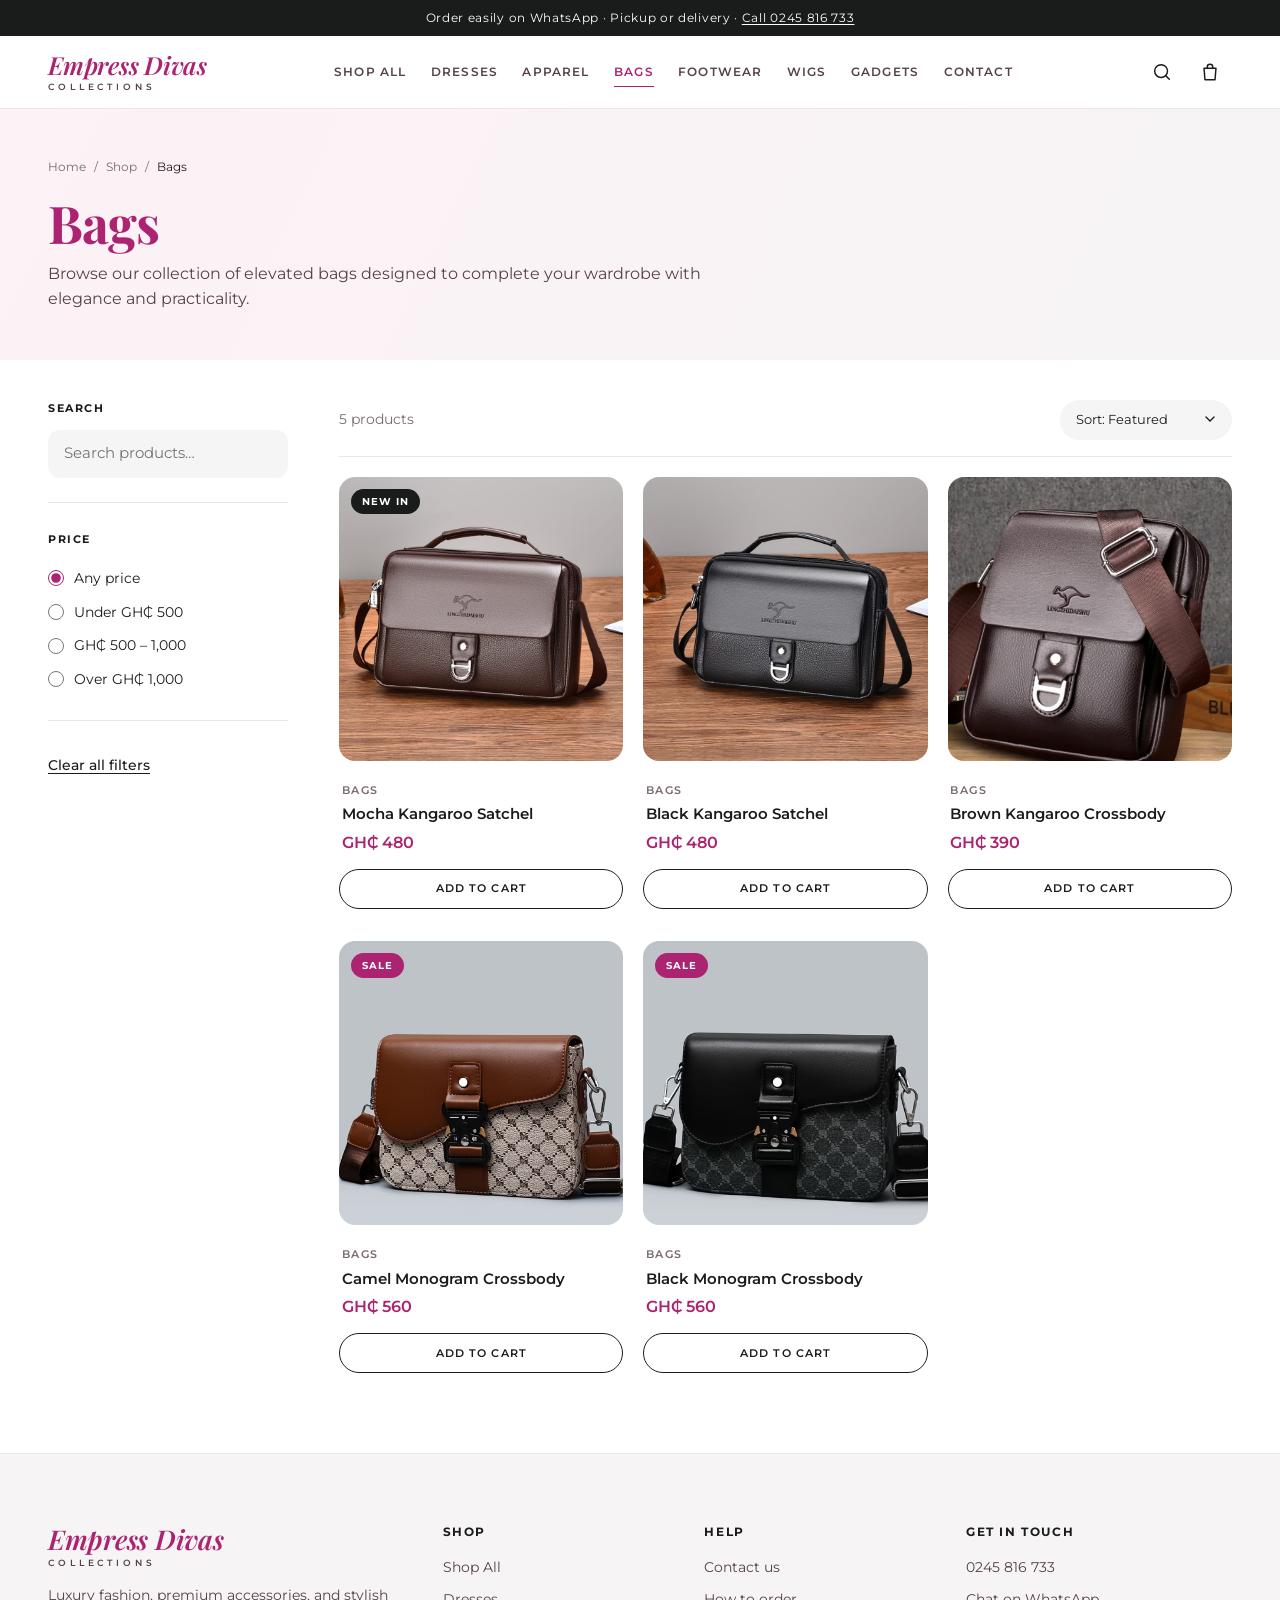
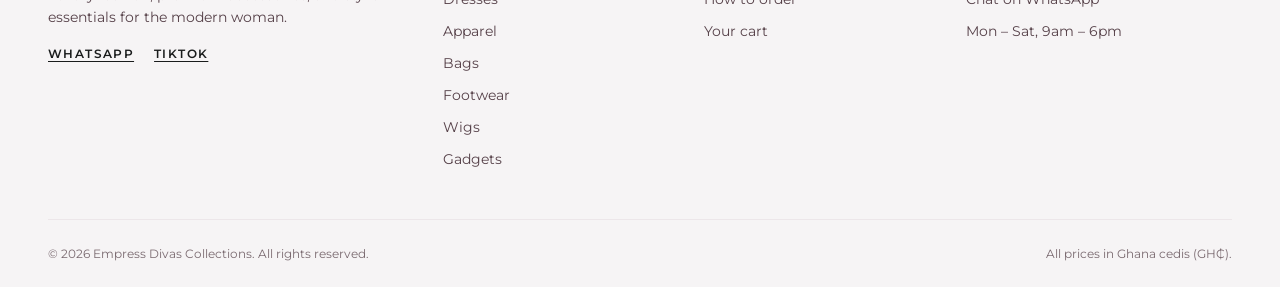
==== commit 786d4119: "Redesign the site as a full e-commerce storefront - Move every product into products-data.js and ren" ====
--- a/bag_mainpage.html
+++ b/bag_mainpage.html
@@ -3,272 +3,202 @@
   <head>
     <meta charset="UTF-8" />
     <meta name="viewport" content="width=device-width, initial-scale=1.0" />
-    <title>Bags | Empress Divas</title>
-    <meta
-      name="description"
-      content="Shop chic designer-inspired bags and premium accessories for every day and every occasion."
-    />
+    <title>Bags | Empress Divas Collections</title>
+    <meta name="description" content="Browse our collection of elevated bags designed to complete your wardrobe with elegance and practicality." />
     <link rel="preconnect" href="https://fonts.googleapis.com" />
     <link rel="preconnect" href="https://fonts.gstatic.com" crossorigin />
-    <link
-      href="https://fonts.googleapis.com/css2?family=Montserrat:wght@400;500;600;700&family=Playfair+Display:wght@600;700;800&display=swap"
-      rel="stylesheet"
-    />
-    <link
-      href="https://fonts.googleapis.com/css2?family=Material+Symbols+Outlined:wght@400;GRAD@0;opsz@24"
-      rel="stylesheet"
-    />
+    <link href="https://fonts.googleapis.com/css2?family=Montserrat:wght@400;500;600;700&family=Playfair+Display:ital,wght@0,600;0,700;1,600;1,700&display=swap" rel="stylesheet" />
     <link rel="stylesheet" href="styles.css" />
+    <script>
+      // Skip the splash before first paint if it already played this session.
+      try {
+        if (sessionStorage.getItem('empress_intro_shown')) document.documentElement.classList.add('no-intro');
+      } catch (e) {}
+    </script>
   </head>
   <body>
-    <header class="site-header gadgets-header">
-      <div class="container navbar">
-        <a href="index.html" class="brand">Empress Divas Collections</a>
-
-        <button class="icon-btn mobile-toggle" aria-label="Open menu">
-          <span class="material-symbols-outlined">menu</span>
+    <div class="site-intro" id="site-intro" aria-hidden="true">
+      <div class="site-intro-sparkle site-intro-sparkle-1">✦</div>
+      <div class="site-intro-sparkle site-intro-sparkle-2">✦</div>
+      <div class="site-intro-sparkle site-intro-sparkle-3">✦</div>
+      <div class="site-intro-mark">
+        <span class="site-intro-word">Empress Divas</span>
+        <span class="site-intro-rule"></span>
+        <span class="site-intro-tag">Collections</span>
+      </div>
+    </div>
+
+    <a class="skip-link" href="#main">Skip to content</a>
+
+    <div class="announcement">
+      <p>Order easily on WhatsApp &middot; Pickup or delivery<span class="announcement-extra"> &middot; <a href="tel:0245816733">Call 0245 816 733</a></span></p>
+    </div>
+
+    <header class="site-header">
+      <div class="container header-inner">
+        <button class="icon-btn menu-toggle" type="button" aria-label="Open menu" aria-controls="mobile-nav" aria-expanded="false" data-drawer-open="mobile-nav">
+          <span class="hamburger" aria-hidden="true"><span></span><span></span><span></span></span>
         </button>
 
-        <nav class="nav-wrap" aria-label="Main navigation">
-          <ul class="nav-menu">
-            <li><a href="index.html">Home</a></li>
+        <a href="index.html" class="logo" aria-label="Empress Divas Collections, home">
+          <span class="logo-word">Empress Divas</span>
+          <span class="logo-sub">Collections</span>
+        </a>
+
+        <nav class="main-nav" aria-label="Main">
+          <ul>
+            <li><a href="shop.html">Shop All</a></li>
+            <li><a href="dresses.html">Dresses</a></li>
+            <li><a href="products.html">Apparel</a></li>
+            <li><a href="bag_mainpage.html" aria-current="page">Bags</a></li>
+            <li><a href="footwearmp.html">Footwear</a></li>
+            <li><a href="wigsmain.html">Wigs</a></li>
             <li><a href="gadgets.html">Gadgets</a></li>
-            <li><a href="products.html">Apparels</a></li>
+            <li><a href="contact.html">Contact</a></li>
+          </ul>
+        </nav>
+
+        <div class="header-actions">
+          <button class="icon-btn" type="button" aria-label="Search" aria-controls="search-panel" aria-expanded="false" data-search-toggle>
+            <svg class="icon" viewBox="0 0 24 24" fill="none" stroke="currentColor" stroke-width="1.6" stroke-linecap="round" stroke-linejoin="round" aria-hidden="true"><circle cx="11" cy="11" r="7"/><path d="m20 20-3.5-3.5"/></svg>
+          </button>
+          <a href="cart.html" class="icon-btn cart-btn" aria-label="Cart" data-cart-open>
+            <svg class="icon" viewBox="0 0 24 24" fill="none" stroke="currentColor" stroke-width="1.6" stroke-linecap="round" stroke-linejoin="round" aria-hidden="true"><path d="M5.5 8h13l-1 12.5h-11L5.5 8Z"/><path d="M9 8V6.5a3 3 0 0 1 6 0V8"/></svg>
+            <span class="cart-count" data-cart-count hidden>0</span>
+          </a>
+        </div>
+      </div>
+
+      <div class="search-panel" id="search-panel" hidden>
+        <form class="container search-form" action="shop.html" role="search">
+          <label class="visually-hidden" for="site-search">Search products</label>
+          <input id="site-search" type="search" name="q" placeholder="Search dresses, bags, wigs…" autocomplete="off" />
+          <button class="btn btn-primary" type="submit">Search</button>
+        </form>
+      </div>
+    </header>
+
+    <div class="drawer drawer-left" id="mobile-nav" aria-label="Menu">
+      <div class="drawer-head">
+        <span class="drawer-title">Menu</span>
+        <button class="icon-btn" type="button" aria-label="Close menu" data-drawer-close><svg class="icon" viewBox="0 0 24 24" fill="none" stroke="currentColor" stroke-width="1.6" stroke-linecap="round" stroke-linejoin="round" aria-hidden="true"><path d="M6 6l12 12M18 6 6 18"/></svg></button>
+      </div>
+      <nav class="drawer-body mobile-nav" aria-label="Mobile">
+        <ul>
+          <li><a href="shop.html">Shop All</a></li>
           <li><a href="dresses.html">Dresses</a></li>
-            <li><a href="bag_mainpage.html" class="active">Bags</a></li>
-            <li><a href="footwearmp.html">Footwears</a></li>
-            <li><a href="wigsmain.html">Wigs</a></li>
-            <li><a href="contact.html">Contact Us</a></li>
-          </ul>
-        </nav>
-
-        <div class="nav-actions">
-          <a href="cart.html" class="icon-btn cart-link" aria-label="Open cart">
-            <svg viewBox="0 0 24 24" fill="none" xmlns="http://www.w3.org/2000/svg" aria-hidden="true">
-              <path d="M7 4H5L3 8v2h2l3.6 7.59L7.25 20.03A1 1 0 0 0 8 21h10v-2H9.58a.25.25 0 0 1-.22-.13L10.1 16h6.45a1 1 0 0 0 .92-.62l1.58-4.47A1 1 0 0 0 19.98 8H6.21" stroke="currentColor" stroke-width="1.2" stroke-linecap="round" stroke-linejoin="round"/>
-            </svg>
-            <span class="cart-count" aria-hidden="true">0</span>
-          </a>
-        </div>
-      </div>
-    </header>
-
-    <main class="gadgets-page">
-      <section class="gadgets-hero">
-        <div class="container gadgets-page-header">
-          <div class="breadcrumb">Home <span>&nbsp;&gt;&nbsp;</span> <span class="crumb-current">Bags</span></div>
+          <li><a href="products.html">Apparel</a></li>
+          <li><a href="bag_mainpage.html" aria-current="page">Bags</a></li>
+          <li><a href="footwearmp.html">Footwear</a></li>
+          <li><a href="wigsmain.html">Wigs</a></li>
+          <li><a href="gadgets.html">Gadgets</a></li>
+          <li><a href="contact.html">Contact</a></li>
+        </ul>
+      </nav>
+      <div class="drawer-foot mobile-nav-foot">
+        <a href="https://wa.me/233245816733" target="_blank" rel="noopener"><svg class="icon" viewBox="0 0 24 24" fill="none" stroke="currentColor" stroke-width="1.6" stroke-linecap="round" stroke-linejoin="round" aria-hidden="true"><path d="M20 11.5a8 8 0 0 1-11.7 7.1L4 20l1.3-4.1A8 8 0 1 1 20 11.5Z"/><path d="M9 10h6M9 13.5h4"/></svg> Chat on WhatsApp</a>
+        <a href="tel:0245816733"><svg class="icon" viewBox="0 0 24 24" fill="none" stroke="currentColor" stroke-width="1.6" stroke-linecap="round" stroke-linejoin="round" aria-hidden="true"><path d="M5 4h3.5l2 5-2.4 1.6a11 11 0 0 0 5.3 5.3L15 13.5l5 2V19a2 2 0 0 1-2.2 2A16.5 16.5 0 0 1 3 6.2 2 2 0 0 1 5 4Z"/></svg> 0245 816 733</a>
+      </div>
+    </div>
+
+    <div class="scrim" data-scrim></div>
+
+    <main id="main" data-listing="" data-category="bags">
+      <section class="page-hero">
+        <div class="container">
+          <nav class="breadcrumb" aria-label="Breadcrumb"><a href="index.html">Home</a><span aria-hidden="true">/</span><a href="shop.html">Shop</a><span aria-hidden="true">/</span><span aria-current="page">Bags</span></nav>
           <h1>Bags</h1>
           <p>Browse our collection of elevated bags designed to complete your wardrobe with elegance and practicality.</p>
         </div>
       </section>
 
-      <section class="gadgets-filter-section">
-        <div class="container gadgets-filters">
-          <div class="search-box">
-            <span class="material-symbols-outlined">search</span>
-            <input type="text" value="Search bags..." aria-label="Search bags" />
-          </div>
-
-          <div class="filter-selects">
-            <label class="select-box">
-              <span>Brand</span>
-              <select aria-label="Filter by brand">
-                <option>All</option>
-                <option>Classic</option>
-                <option>Luxury</option>
-                <option>Everyday</option>
-              </select>
-            </label>
-
-            <label class="select-box">
-              <span>Price Range</span>
-              <select aria-label="Filter by price range">
-                <option>All</option>
-                <option>Under GHC 500</option>
-                <option>GHC 500 - 1000</option>
-                <option>Above GHC 1000</option>
-              </select>
-            </label>
-
-            <label class="select-box">
-              <span>Availability</span>
-              <select aria-label="Filter by availability">
-                <option>All</option>
-                <option>In Stock</option>
-                <option>Pre-order</option>
-              </select>
-            </label>
-          </div>
-        </div>
-      </section>
-
-      <section class="gadgets-list">
-        <div class="container gadget-grid">
-          <article class="gadget-card" data-product-id="b1">
-            <span class="tag tag-new">NEW IN</span>
-            <div class="gadget-visual">
-              <img src="Images/bags/mocha-kangaroo-satchel-bag.jpeg" alt="Mocha kangaroo-logo leather satchel bag" loading="lazy" />
-            <button class="cart-icon-btn add-cart-btn" data-id="b1" data-name="Mocha Kangaroo Satchel" data-price="480" aria-label="Add to cart" title="Add to cart">
-              <svg viewBox="0 0 24 24" fill="none" xmlns="http://www.w3.org/2000/svg" aria-hidden="true">
-                  <path d="M7 4H5L3 8v2h2l3.6 7.59L7.25 20.03A1 1 0 0 0 8 21h10v-2H9.58a.25.25 0 0 1-.22-.13L10.1 16h6.45a1 1 0 0 0 .92-.62l1.58-4.47A1 1 0 0 0 19.98 8H6.21" stroke="currentColor" stroke-width="1.6" stroke-linecap="round" stroke-linejoin="round"/>
-                  <circle cx="9" cy="20" r="1.4" fill="currentColor"/>
-                  <circle cx="18" cy="20" r="1.4" fill="currentColor"/>
-                </svg>
-            </button>
+      <section class="container listing">
+        <aside class="filters drawer drawer-left" id="filters" aria-label="Filters">
+          <div class="drawer-head filters-head">
+            <span class="drawer-title">Filters</span>
+            <button class="icon-btn" type="button" aria-label="Close filters" data-drawer-close><svg class="icon" viewBox="0 0 24 24" fill="none" stroke="currentColor" stroke-width="1.6" stroke-linecap="round" stroke-linejoin="round" aria-hidden="true"><path d="M6 6l12 12M18 6 6 18"/></svg></button>
+          </div>
+          <div class="drawer-body" data-filters></div>
+          <div class="drawer-foot filters-foot">
+            <button class="btn btn-primary btn-block" type="button" data-drawer-close data-results-btn>Show results</button>
+          </div>
+        </aside>
+
+        <div class="listing-main">
+          <div class="toolbar">
+            <p class="result-count" data-result-count aria-live="polite"></p>
+            <div class="toolbar-actions">
+              <button class="btn btn-outline btn-sm filters-toggle" type="button" aria-controls="filters" aria-expanded="false" data-drawer-open="filters"><svg class="icon" viewBox="0 0 24 24" fill="none" stroke="currentColor" stroke-width="1.6" stroke-linecap="round" stroke-linejoin="round" aria-hidden="true"><path d="M4 6h16M7 12h10M10 18h4"/></svg> Filters</button>
+              <label class="sort">
+                <span class="visually-hidden">Sort products</span>
+                <select data-sort>
+                  <option value="featured">Sort: Featured</option>
+                  <option value="price-asc">Price: Low to high</option>
+                  <option value="price-desc">Price: High to low</option>
+                  <option value="name">Name: A – Z</option>
+                </select>
+              </label>
             </div>
-            <div class="gadget-info">
-              <h3>Mocha Kangaroo Satchel</h3>
-              <p class="gadget-desc">A structured leather satchel with a top handle and detachable strap, finished in a rich mocha tone.</p>
-              <div class="price-row">
-                <div class="price-block">
-                  <strong>GH₵ 480</strong>
-                  <span class="stock in-stock">In Stock</span>
-                </div>
-              </div>
-              <button class="whatsapp-btn subtle">Order on WhatsApp</button>
-            </div>
-          </article>
-
-          <article class="gadget-card" data-product-id="b2">
-            <div class="gadget-visual">
-              <img src="Images/bags/black-kangaroo-satchel-bag.jpeg" alt="Black kangaroo-logo leather satchel bag" loading="lazy" />
-            <button class="cart-icon-btn add-cart-btn" data-id="b2" data-name="Black Kangaroo Satchel" data-price="480" aria-label="Add to cart" title="Add to cart">
-              <svg viewBox="0 0 24 24" fill="none" xmlns="http://www.w3.org/2000/svg" aria-hidden="true">
-                  <path d="M7 4H5L3 8v2h2l3.6 7.59L7.25 20.03A1 1 0 0 0 8 21h10v-2H9.58a.25.25 0 0 1-.22-.13L10.1 16h6.45a1 1 0 0 0 .92-.62l1.58-4.47A1 1 0 0 0 19.98 8H6.21" stroke="currentColor" stroke-width="1.6" stroke-linecap="round" stroke-linejoin="round"/>
-                  <circle cx="9" cy="20" r="1.4" fill="currentColor"/>
-                  <circle cx="18" cy="20" r="1.4" fill="currentColor"/>
-                </svg>
-            </button>
-            </div>
-            <div class="gadget-info">
-              <h3>Black Kangaroo Satchel</h3>
-              <p class="gadget-desc">A structured leather satchel with a top handle and detachable strap, finished in classic black.</p>
-              <div class="price-row">
-                <div class="price-block">
-                  <strong>GH₵ 480</strong>
-                  <span class="stock in-stock">In Stock</span>
-                </div>
-              </div>
-              <button class="whatsapp-btn subtle">Order on WhatsApp</button>
-            </div>
-          </article>
-
-          <article class="gadget-card" data-product-id="b3">
-            <div class="gadget-visual">
-              <img src="Images/bags/brown-kangaroo-crossbody-bag.jpeg" alt="Brown kangaroo-logo leather crossbody bag" loading="lazy" />
-            <button class="cart-icon-btn add-cart-btn" data-id="b3" data-name="Brown Kangaroo Crossbody" data-price="390" aria-label="Add to cart" title="Add to cart">
-              <svg viewBox="0 0 24 24" fill="none" xmlns="http://www.w3.org/2000/svg" aria-hidden="true">
-                  <path d="M7 4H5L3 8v2h2l3.6 7.59L7.25 20.03A1 1 0 0 0 8 21h10v-2H9.58a.25.25 0 0 1-.22-.13L10.1 16h6.45a1 1 0 0 0 .92-.62l1.58-4.47A1 1 0 0 0 19.98 8H6.21" stroke="currentColor" stroke-width="1.6" stroke-linecap="round" stroke-linejoin="round"/>
-                  <circle cx="9" cy="20" r="1.4" fill="currentColor"/>
-                  <circle cx="18" cy="20" r="1.4" fill="currentColor"/>
-                </svg>
-            </button>
-            </div>
-            <div class="gadget-info">
-              <h3>Brown Kangaroo Crossbody</h3>
-              <p class="gadget-desc">A compact leather crossbody with an adjustable strap and buckle clasp, finished in deep brown.</p>
-              <div class="price-row">
-                <div class="price-block">
-                  <strong>GH₵ 390</strong>
-                  <span class="stock in-stock">In Stock</span>
-                </div>
-              </div>
-              <button class="whatsapp-btn subtle">Order on WhatsApp</button>
-            </div>
-          </article>
-
-          <article class="gadget-card" data-product-id="b4">
-            <span class="tag tag-sale">SALE</span>
-            <div class="gadget-visual">
-              <img src="Images/bags/camel-monogram-crossbody-bag.jpeg" alt="Camel monogram crossbody bag with buckle clasp" loading="lazy" />
-            <button class="cart-icon-btn add-cart-btn" data-id="b4" data-name="Camel Monogram Crossbody" data-price="560" aria-label="Add to cart" title="Add to cart">
-              <svg viewBox="0 0 24 24" fill="none" xmlns="http://www.w3.org/2000/svg" aria-hidden="true">
-                  <path d="M7 4H5L3 8v2h2l3.6 7.59L7.25 20.03A1 1 0 0 0 8 21h10v-2H9.58a.25.25 0 0 1-.22-.13L10.1 16h6.45a1 1 0 0 0 .92-.62l1.58-4.47A1 1 0 0 0 19.98 8H6.21" stroke="currentColor" stroke-width="1.6" stroke-linecap="round" stroke-linejoin="round"/>
-                  <circle cx="9" cy="20" r="1.4" fill="currentColor"/>
-                  <circle cx="18" cy="20" r="1.4" fill="currentColor"/>
-                </svg>
-            </button>
-            </div>
-            <div class="gadget-info">
-              <h3>Camel Monogram Crossbody</h3>
-              <p class="gadget-desc">A monogram-canvas crossbody with a leather flap, tactical buckle clasp, and adjustable strap.</p>
-              <div class="price-row">
-                <div class="price-block">
-                  <strong>GH₵ 560</strong>
-                  <span class="stock in-stock">In Stock</span>
-                </div>
-              </div>
-              <button class="whatsapp-btn subtle">Order on WhatsApp</button>
-            </div>
-          </article>
-
-          <article class="gadget-card" data-product-id="b5">
-            <span class="tag tag-sale">SALE</span>
-            <div class="gadget-visual">
-              <img src="Images/bags/black-monogram-crossbody-bag.jpeg" alt="Black monogram crossbody bag with buckle clasp" loading="lazy" />
-            <button class="cart-icon-btn add-cart-btn" data-id="b5" data-name="Black Monogram Crossbody" data-price="560" aria-label="Add to cart" title="Add to cart">
-              <svg viewBox="0 0 24 24" fill="none" xmlns="http://www.w3.org/2000/svg" aria-hidden="true">
-                  <path d="M7 4H5L3 8v2h2l3.6 7.59L7.25 20.03A1 1 0 0 0 8 21h10v-2H9.58a.25.25 0 0 1-.22-.13L10.1 16h6.45a1 1 0 0 0 .92-.62l1.58-4.47A1 1 0 0 0 19.98 8H6.21" stroke="currentColor" stroke-width="1.6" stroke-linecap="round" stroke-linejoin="round"/>
-                  <circle cx="9" cy="20" r="1.4" fill="currentColor"/>
-                  <circle cx="18" cy="20" r="1.4" fill="currentColor"/>
-                </svg>
-            </button>
-            </div>
-            <div class="gadget-info">
-              <h3>Black Monogram Crossbody</h3>
-              <p class="gadget-desc">A monogram-canvas crossbody with a leather flap, tactical buckle clasp, and adjustable strap.</p>
-              <div class="price-row">
-                <div class="price-block">
-                  <strong>GH₵ 560</strong>
-                  <span class="stock in-stock">In Stock</span>
-                </div>
-              </div>
-              <button class="whatsapp-btn subtle">Order on WhatsApp</button>
-            </div>
-          </article>
-        </div>
-
-        <div class="container load-more-wrap">
-          <button class="load-more-btn">Load More Bags <span class="material-symbols-outlined">expand_more</span></button>
+          </div>
+          <div class="active-filters" data-active-filters></div>
+          <div class="product-grid product-grid-listing" data-listing-grid></div>
         </div>
       </section>
     </main>
 
-    <footer class="site-footer gadgets-footer">
+    <footer class="site-footer">
       <div class="container footer-grid">
-        <div class="footer-brand-block">
-          <div class="footer-brand">Empress Divas<br />Collections</div>
-          <p>Elevating everyday elegance for the modern woman.</p>
+        <div class="footer-brand">
+          <a href="index.html" class="logo logo-footer">
+            <span class="logo-word">Empress Divas</span>
+            <span class="logo-sub">Collections</span>
+          </a>
+          <p>Luxury fashion, premium accessories, and stylish essentials for the modern woman.</p>
+          <div class="footer-social">
+            <a href="https://wa.me/233245816733" target="_blank" rel="noopener">WhatsApp</a>
+            <a href="#">TikTok</a>
+          </div>
         </div>
 
         <div>
-          <h4>Company</h4>
+          <h2 class="footer-heading">Shop</h2>
           <ul class="footer-list">
-            <li><a href="index.html">About Us</a></li>
-            <li><a href="products.html">Quick Links</a></li>
+            <li><a href="shop.html">Shop All</a></li>
+            <li><a href="dresses.html">Dresses</a></li>
+            <li><a href="products.html">Apparel</a></li>
+            <li><a href="bag_mainpage.html">Bags</a></li>
+            <li><a href="footwearmp.html">Footwear</a></li>
+            <li><a href="wigsmain.html">Wigs</a></li>
+            <li><a href="gadgets.html">Gadgets</a></li>
           </ul>
         </div>
 
         <div>
-          <h4>Explore</h4>
+          <h2 class="footer-heading">Help</h2>
           <ul class="footer-list">
-            <li><a href="products.html">Categories</a></li>
-            <li><a href="bag_mainpage.html">Bags</a></li>
+            <li><a href="contact.html">Contact us</a></li>
+            <li><a href="contact.html#how-to-order">How to order</a></li>
+            <li><a href="cart.html">Your cart</a></li>
           </ul>
         </div>
 
         <div>
-          <h4>Connect</h4>
+          <h2 class="footer-heading">Get in touch</h2>
           <ul class="footer-list">
-            <li><a href="tel:0245816733">Contact: 0245816733</a></li>
-            <li><a href="#">TikTok</a></li>
-          </ul>
-        </div>
-      </div>
-
-      <div class="container copyright">© 2024 Empress Divas Collections. All rights reserved.</div>
+            <li><a href="tel:0245816733">0245 816 733</a></li>
+            <li><a href="https://wa.me/233245816733" target="_blank" rel="noopener">Chat on WhatsApp</a></li>
+            <li>Mon – Sat, 9am – 6pm</li>
+          </ul>
+        </div>
+      </div>
+
+      <div class="container footer-bottom">
+        <p>&copy; <span data-year>2026</span> Empress Divas Collections. All rights reserved.</p>
+        <p>All prices in Ghana cedis (GH₵).</p>
+      </div>
     </footer>
 
+    <script src="products-data.js"></script>
     <script src="script.js"></script>
   </body>
 </html>
--- a/styles.css
+++ b/styles.css
@@ -1,437 +1,835 @@
+/* Empress Divas Collections — storefront styles (see DESIGN.md) */
+
 :root {
-  --pink: #d84f92;
-  --pink-soft: #ffe3ef;
-  --pink-bright: #ff8fc0;
-  --pink-deep: #ac2471;
-  --lilac: #f3e0f7;
-  --black: #1a1c1c;
-  --white: #ffffff;
-  --gray-100: #f3f3f3;
-  --gray-200: #eeeeee;
-  --gray-300: #e2e2e2;
-  --gray-400: #dadada;
-  --gray-500: #564149;
-  --gray-600: #616363;
-  --text: #1a1c1c;
-  --surface: #fdf7fa;
-  --surface-strong: #f7e9f0;
-  --shadow: rgba(216, 79, 146, 0.1);
-  --success: #25d366;
-  --container: 80px;
-  --gutter: 24px;
-  --radius-sm: 0.75rem;
-  --radius-md: 1.25rem;
-  --radius-lg: 2rem;
-  --radius-pill: 9999px;
-}
-
-* { box-sizing: border-box; }
+  --ink: #1a1c1c;
+  --ink-soft: #564149;
+  --muted: #7a6a70;
+  --line: #ece6e9;
+  --surface: #ffffff;
+  --surface-alt: #f6f4f5;
+  --pink: #ac2471;
+  --pink-bright: #ff69b4;
+  --pink-soft: #ffd8e6;
+  --pink-wash: #fdf2f6;
+  --whatsapp: #128c4a;
+  --whatsapp-dark: #0e723c;
+  --success: #1d7a46;
+  --error: #ba1a1a;
+
+  --font-display: 'Playfair Display', Georgia, serif;
+  --font-body: 'Montserrat', system-ui, -apple-system, 'Segoe UI', sans-serif;
+
+  --radius-sm: 0.5rem;
+  --radius-md: 0.75rem;
+  --radius-lg: 1rem;
+  --radius-xl: 1.5rem;
+  --radius-full: 9999px;
+
+  --gutter: clamp(20px, 4vw, 48px);
+  --header-h: 72px;
+  --shadow-soft: 0 20px 50px rgba(26, 28, 28, 0.06);
+  --shadow-hover: 0 24px 50px rgba(172, 36, 113, 0.1);
+  --ease: cubic-bezier(0.2, 0.7, 0.3, 1);
+}
+
+/* ---------- Base ---------- */
+*, *::before, *::after { box-sizing: border-box; }
 
 html {
   scroll-behavior: smooth;
-}
+  scroll-padding-top: calc(var(--header-h) + 16px);
+  -webkit-text-size-adjust: 100%;
+}
+
+html.scroll-locked { overflow: hidden; }
 
 body {
   margin: 0;
-  font-family: 'Montserrat', sans-serif;
+  font-family: var(--font-body);
+  font-size: 1rem;
+  line-height: 1.6;
+  color: var(--ink);
   background: var(--surface);
-  color: var(--text);
-  line-height: 1.6;
-}
-
+  -webkit-font-smoothing: antialiased;
+}
+
+img { display: block; max-width: 100%; }
 a { color: inherit; text-decoration: none; }
-
-img { max-width: 100%; display: block; }
-
-button, input, select, textarea {
-  font: inherit;
+button, input, select, textarea { font: inherit; color: inherit; }
+button { cursor: pointer; }
+input, select, textarea { accent-color: var(--pink); }
+
+h1, h2, h3 {
+  margin: 0 0 0.75rem;
+  font-family: var(--font-display);
+  font-weight: 700;
+  line-height: 1.15;
+  letter-spacing: -0.02em;
+}
+
+p { margin: 0 0 1rem; }
+
+:focus-visible {
+  outline: 2px solid var(--pink);
+  outline-offset: 2px;
 }
 
 .container {
-  width: min(1180px, calc(100% - 2rem));
-  margin: 0 auto;
-}
+  width: min(1240px, 100% - 2 * var(--gutter));
+  margin-inline: auto;
+}
+
+.visually-hidden {
+  position: absolute !important;
+  width: 1px;
+  height: 1px;
+  overflow: hidden;
+  clip: rect(0 0 0 0);
+  white-space: nowrap;
+}
+
+.skip-link {
+  position: absolute;
+  left: 1rem;
+  top: -100px;
+  z-index: 2000;
+  padding: 0.75rem 1rem;
+  background: var(--ink);
+  color: #fff;
+  border-radius: var(--radius-sm);
+}
+.skip-link:focus { top: 1rem; }
+
+.icon {
+  width: 22px;
+  height: 22px;
+  flex-shrink: 0;
+}
+
+[hidden] { display: none !important; }
+
+/* ---------- Buttons ---------- */
+.btn {
+  display: inline-flex;
+  align-items: center;
+  justify-content: center;
+  gap: 0.55rem;
+  min-height: 46px;
+  padding: 0.75rem 1.6rem;
+  border: 1px solid transparent;
+  border-radius: var(--radius-full);
+  background: transparent;
+  font-size: 0.78rem;
+  font-weight: 600;
+  letter-spacing: 0.1em;
+  text-transform: uppercase;
+  line-height: 1.2;
+  text-align: center;
+  transition: background 0.2s ease, color 0.2s ease, border-color 0.2s ease, transform 0.2s ease;
+}
+.btn .icon { width: 18px; height: 18px; }
+.btn:active { transform: scale(0.98); }
+
+.btn-primary { background: var(--ink); color: #fff; }
+.btn-primary:hover { background: var(--pink); }
+
+.btn-outline { border-color: var(--ink); color: var(--ink); }
+.btn-outline:hover { background: var(--ink); color: #fff; }
+
+.btn-light { background: #fff; color: var(--ink); }
+.btn-light:hover { background: var(--pink-soft); }
+
+.btn-whatsapp { background: var(--whatsapp); color: #fff; }
+.btn-whatsapp:hover { background: var(--whatsapp-dark); }
+
+.btn-link {
+  min-height: 0;
+  padding: 0.5rem 0;
+  border: 0;
+  text-transform: none;
+  letter-spacing: 0;
+  font-size: 0.88rem;
+  font-weight: 500;
+  text-decoration: underline;
+  text-underline-offset: 3px;
+}
+.btn-link:hover { color: var(--pink); }
+
+.btn-sm { min-height: 40px; padding: 0.5rem 1rem; font-size: 0.7rem; }
+.btn-lg { min-height: 52px; padding: 0.95rem 2rem; font-size: 0.8rem; }
+.btn-block { width: 100%; }
+
+.btn.is-added { background: var(--ink); border-color: var(--ink); color: #fff; }
+.btn-primary.is-added { background: var(--success); }
+
+.link-btn {
+  padding: 0;
+  border: 0;
+  background: none;
+  color: var(--muted);
+  font-size: 0.8rem;
+  text-decoration: underline;
+  text-underline-offset: 3px;
+}
+.link-btn:hover { color: var(--pink); }
+
+.link-arrow {
+  display: inline-flex;
+  align-items: center;
+  gap: 0.4rem;
+  font-size: 0.75rem;
+  font-weight: 600;
+  letter-spacing: 0.1em;
+  text-transform: uppercase;
+  white-space: nowrap;
+}
+.link-arrow .icon { width: 16px; height: 16px; transition: transform 0.2s ease; }
+.link-arrow:hover { color: var(--pink); }
+.link-arrow:hover .icon { transform: translateX(3px); }
+.link-back .icon { transform: rotate(180deg); }
+.link-back:hover .icon { transform: rotate(180deg) translateX(3px); }
+
+.icon-btn {
+  position: relative;
+  display: inline-flex;
+  align-items: center;
+  justify-content: center;
+  width: 44px;
+  height: 44px;
+  padding: 0;
+  border: 0;
+  border-radius: var(--radius-full);
+  background: transparent;
+  color: var(--ink);
+  transition: background 0.2s ease, color 0.2s ease;
+}
+.icon-btn:hover { background: var(--pink-wash); color: var(--pink); }
+
+/* ---------- Announcement + header ---------- */
+.announcement {
+  background: var(--ink);
+  color: #fff;
+  text-align: center;
+  font-size: 0.72rem;
+  letter-spacing: 0.06em;
+  padding: 0.55rem var(--gutter);
+}
+.announcement p { margin: 0; }
+.announcement a { text-decoration: underline; text-underline-offset: 2px; }
 
 .site-header {
   position: sticky;
   top: 0;
   z-index: 1000;
-  background: rgba(249, 249, 249, 0.9);
-  backdrop-filter: blur(14px);
-  border-bottom: 1px solid rgba(137, 113, 121, 0.12);
-}
-
-.navbar {
-  display: flex;
-  align-items: center;
-  justify-content: space-between;
-  min-height: 80px;
-  gap: 1rem;
-}
-
-.brand {
-  font-family: 'Playfair Display', serif;
-  font-size: clamp(1.4rem, 2vw, 2.1rem);
-  color: var(--pink);
+  background: rgba(255, 255, 255, 0.96);
+  backdrop-filter: blur(12px);
+  border-bottom: 1px solid var(--line);
+}
+
+.header-inner {
+  display: grid;
+  grid-template-columns: auto 1fr auto;
+  align-items: center;
+  gap: 1.5rem;
+  min-height: var(--header-h);
+}
+
+.menu-toggle { display: none; }
+
+.logo {
+  display: inline-flex;
+  flex-direction: column;
+  line-height: 1;
+  white-space: nowrap;
+}
+.logo-word {
+  font-family: var(--font-display);
   font-style: italic;
   font-weight: 600;
-  letter-spacing: -0.02em;
-}
-
-.brand::after {
-  content: " ✦";
-  font-style: normal;
-  color: var(--pink-bright);
-}
-
-.nav-menu {
-  display: flex;
-  align-items: center;
-  gap: 2rem;
+  font-size: 1.55rem;
+  color: var(--pink);
+  letter-spacing: -0.01em;
+}
+.logo-sub {
+  margin-top: 0.3rem;
+  font-size: 0.58rem;
+  font-weight: 600;
+  letter-spacing: 0.42em;
+  text-transform: uppercase;
+  color: var(--ink-soft);
+}
+
+.main-nav ul {
+  display: flex;
+  justify-content: center;
+  gap: clamp(1rem, 1.9vw, 2rem);
+  margin: 0;
+  padding: 0;
   list-style: none;
-  padding: 0;
-  margin: 0;
-}
-
-.nav-menu li {
-  list-style: none;
-}
-
-.nav-menu a {
-  color: var(--gray-500);
-  font-size: 0.96rem;
+}
+.main-nav a {
+  position: relative;
+  display: block;
+  padding: 0.5rem 0;
+  font-size: 0.74rem;
   font-weight: 600;
-  letter-spacing: 0.04em;
+  letter-spacing: 0.1em;
   text-transform: uppercase;
   white-space: nowrap;
+  color: var(--ink-soft);
   transition: color 0.2s ease;
 }
-
-.nav-menu a:hover,
-.nav-menu a.active {
-  color: var(--pink);
-}
-
-.nav-actions {
-  display: flex;
-  align-items: center;
-  gap: 0.75rem;
-}
-
-.icon-btn {
-  width: 42px;
-  height: 42px;
-  border: 0;
-  border-radius: 50%;
-  background: transparent;
-  color: var(--text);
-  display: inline-flex;
-  align-items: center;
-  justify-content: center;
-  cursor: pointer;
-  transition: background 0.2s ease, transform 0.2s ease, color 0.2s ease;
-}
-
-.icon-btn:hover {
-  background: rgba(172, 36, 113, 0.08);
-  color: var(--pink);
-  transform: translateY(-1px);
-}
-
-.material-symbols-outlined {
-  font-variation-settings: 'FILL' 0, 'wght' 400, 'GRAD' 0, 'opsz' 24;
-}
-
-.mobile-toggle {
-  display: none;
-}
-
-.hero {
-  position: relative;
-  min-height: 78vh;
-  display: grid;
-  place-items: center;
-  overflow: hidden;
-  background: linear-gradient(135deg, var(--pink-soft), var(--lilac));
-}
-
-.hero::before {
+.main-nav a::after {
   content: "";
   position: absolute;
+  left: 0;
+  right: 0;
+  bottom: 0.15rem;
+  height: 1.5px;
+  background: currentColor;
+  transform: scaleX(0);
+  transform-origin: left;
+  transition: transform 0.25s var(--ease);
+}
+.main-nav a:hover,
+.main-nav a[aria-current="page"] { color: var(--pink); }
+.main-nav a:hover::after,
+.main-nav a[aria-current="page"]::after { transform: scaleX(1); }
+
+.header-actions {
+  display: flex;
+  align-items: center;
+  justify-content: flex-end;
+  gap: 0.25rem;
+}
+
+.cart-count {
+  position: absolute;
+  top: 3px;
+  right: 1px;
+  min-width: 18px;
+  height: 18px;
+  padding: 0 5px;
+  border-radius: var(--radius-full);
+  background: var(--pink);
+  color: #fff;
+  font-size: 0.62rem;
+  font-weight: 700;
+  line-height: 18px;
+  text-align: center;
+}
+
+.search-panel {
+  border-top: 1px solid var(--line);
+  background: #fff;
+  padding: 1rem 0;
+  animation: slideDown 0.22s var(--ease);
+}
+.search-form {
+  display: flex;
+  gap: 0.75rem;
+}
+.search-form input { flex: 1; }
+
+.hamburger {
+  position: relative;
+  display: block;
+  width: 22px;
+  height: 16px;
+}
+.hamburger span {
+  position: absolute;
+  left: 0;
+  width: 100%;
+  height: 2px;
+  border-radius: 2px;
+  background: currentColor;
+}
+.hamburger span:nth-child(1) { top: 0; }
+.hamburger span:nth-child(2) { top: 7px; width: 70%; }
+.hamburger span:nth-child(3) { top: 14px; }
+
+/* ---------- Drawers ---------- */
+.drawer {
+  position: fixed;
+  top: 0;
+  bottom: 0;
+  z-index: 1100;
+  display: flex;
+  flex-direction: column;
+  width: min(400px, 88vw);
+  background: #fff;
+  box-shadow: 0 0 60px rgba(26, 28, 28, 0.18);
+  visibility: hidden;
+  transition: transform 0.32s var(--ease), visibility 0s linear 0.32s;
+}
+.drawer-left { left: 0; transform: translateX(-100%); }
+.drawer-right { right: 0; transform: translateX(100%); }
+.drawer.is-open {
+  visibility: visible;
+  transform: translateX(0);
+  transition: transform 0.32s var(--ease);
+}
+
+.drawer-head {
+  display: flex;
+  align-items: center;
+  justify-content: space-between;
+  gap: 1rem;
+  padding: 0.75rem 0.75rem 0.75rem 1.25rem;
+  border-bottom: 1px solid var(--line);
+}
+.drawer-title {
+  font-size: 0.78rem;
+  font-weight: 700;
+  letter-spacing: 0.12em;
+  text-transform: uppercase;
+}
+.drawer-count { color: var(--muted); font-weight: 500; }
+.drawer-body {
+  flex: 1;
+  overflow-y: auto;
+  padding: 0.5rem 1.25rem 1.25rem;
+}
+.drawer-foot {
+  display: grid;
+  gap: 0.6rem;
+  padding: 1.25rem;
+  border-top: 1px solid var(--line);
+}
+.drawer-foot:empty { display: none; }
+
+.scrim {
+  position: fixed;
   inset: 0;
-  background: linear-gradient(135deg, rgba(255, 255, 255, 0.35), rgba(216, 79, 146, 0.14));
-}
-
-.hero::after {
-  content: "";
+  z-index: 1050;
+  background: rgba(26, 28, 28, 0.45);
+  opacity: 0;
+  visibility: hidden;
+  transition: opacity 0.3s ease, visibility 0s linear 0.3s;
+}
+.scrim.is-open {
+  opacity: 1;
+  visibility: visible;
+  transition: opacity 0.3s ease;
+}
+
+.mobile-nav ul { margin: 0; padding: 0; list-style: none; }
+.mobile-nav a {
+  display: flex;
+  align-items: center;
+  justify-content: space-between;
+  padding: 1rem 0;
+  border-bottom: 1px solid var(--line);
+  font-size: 0.88rem;
+  font-weight: 600;
+  letter-spacing: 0.08em;
+  text-transform: uppercase;
+}
+.mobile-nav a[aria-current="page"] { color: var(--pink); }
+.mobile-nav-foot a {
+  display: flex;
+  align-items: center;
+  gap: 0.75rem;
+  padding: 0.4rem 0;
+  font-size: 0.9rem;
+  color: var(--ink-soft);
+}
+.mobile-nav-foot .icon { color: var(--pink); }
+
+/* ---------- Shared section bits ---------- */
+.section { padding: clamp(3.5rem, 7vw, 6rem) 0; }
+.section-tint { background: var(--surface-alt); }
+
+.section-head {
+  display: flex;
+  align-items: flex-end;
+  justify-content: space-between;
+  gap: 1rem;
+  margin-bottom: 2rem;
+}
+.section-head h2 { margin: 0; font-size: clamp(1.75rem, 3vw, 2.5rem); }
+.section-head-center { justify-content: center; text-align: center; }
+
+.eyebrow {
+  margin: 0 0 0.6rem;
+  font-size: 0.7rem;
+  font-weight: 700;
+  letter-spacing: 0.22em;
+  text-transform: uppercase;
+  color: var(--pink);
+}
+
+.card {
+  background: #fff;
+  border-radius: var(--radius-lg);
+  box-shadow: var(--shadow-soft);
+  padding: clamp(1.25rem, 3vw, 2rem);
+}
+
+.badge {
+  position: absolute;
+  top: 0.75rem;
+  left: 0.75rem;
+  z-index: 2;
+  padding: 0.3rem 0.65rem;
+  border-radius: var(--radius-full);
+  background: var(--ink);
+  color: #fff;
+  font-size: 0.6rem;
+  font-weight: 700;
+  letter-spacing: 0.12em;
+  text-transform: uppercase;
+  pointer-events: none;
+}
+.badge-sale { background: var(--pink); }
+
+.img-placeholder {
+  display: grid;
+  place-items: center;
+  width: 100%;
+  height: 100%;
+  background: linear-gradient(135deg, #f6e3ec, #efe9ee);
+  color: var(--pink);
+  font-family: var(--font-display);
+  font-style: italic;
+  font-size: 3rem;
+}
+
+.breadcrumb {
+  display: flex;
+  flex-wrap: wrap;
+  align-items: center;
+  gap: 0.5rem;
+  margin-bottom: 1rem;
+  font-size: 0.78rem;
+  color: var(--muted);
+}
+.breadcrumb a:hover { color: var(--pink); }
+.breadcrumb [aria-current] { color: var(--ink); }
+
+/* ---------- Hero ---------- */
+.hero {
+  background: linear-gradient(115deg, var(--pink-wash) 0%, #fbf7f9 55%, var(--surface-alt) 100%);
+  padding: clamp(2.5rem, 6vw, 5rem) 0;
+  overflow: hidden;
+}
+.hero-inner {
+  display: grid;
+  grid-template-columns: 1.05fr 1fr;
+  align-items: center;
+  gap: clamp(2rem, 5vw, 4rem);
+}
+.hero h1 {
+  font-size: clamp(2.4rem, 5vw, 4rem);
+  line-height: 1.05;
+  margin-bottom: 1.25rem;
+}
+.hero-lead {
+  max-width: 34rem;
+  font-size: 1.05rem;
+  color: var(--ink-soft);
+  margin-bottom: 2rem;
+}
+.hero-actions { display: flex; flex-wrap: wrap; gap: 0.75rem; }
+
+.hero-copy > * { animation: fadeUp 0.7s var(--ease) both; }
+.hero-copy > :nth-child(2) { animation-delay: 0.08s; }
+.hero-copy > :nth-child(3) { animation-delay: 0.16s; }
+.hero-copy > :nth-child(4) { animation-delay: 0.24s; }
+
+.hero-media {
+  position: relative;
+  display: grid;
+  grid-template-columns: 1.35fr 1fr;
+  grid-template-rows: 1fr 1fr;
+  gap: 1rem;
+  height: clamp(340px, 42vw, 540px);
+  animation: fadeUp 0.8s var(--ease) 0.15s both;
+}
+.hero-tile {
+  overflow: hidden;
+  border-radius: var(--radius-xl);
+  background: var(--surface-alt);
+}
+.hero-tile img { width: 100%; height: 100%; object-fit: cover; }
+.hero-tile-main { grid-row: span 2; }
+.hero-chip {
+  position: absolute;
+  left: 1rem;
+  bottom: 1rem;
+  display: flex;
+  flex-direction: column;
+  padding: 0.65rem 1.1rem;
+  border-radius: var(--radius-lg);
+  background: rgba(255, 255, 255, 0.95);
+  box-shadow: var(--shadow-soft);
+  line-height: 1.3;
+}
+.hero-chip span { font-size: 0.72rem; color: var(--muted); }
+.hero-chip strong { font-size: 0.95rem; color: var(--pink); }
+
+/* ---------- Perks ---------- */
+.perks { border-bottom: 1px solid var(--line); }
+.perks-list {
+  display: grid;
+  grid-template-columns: repeat(4, 1fr);
+  gap: 1rem;
+  margin-block: 0;
+  padding: 1.5rem 0;
+  list-style: none;
+}
+.perks-list li {
+  display: flex;
+  align-items: center;
+  gap: 0.85rem;
+}
+.perks-list .icon { width: 28px; height: 28px; color: var(--pink); }
+.perks-list strong { display: block; font-size: 0.84rem; font-weight: 600; }
+.perks-list span { display: block; font-size: 0.76rem; color: var(--muted); }
+
+/* ---------- Categories ---------- */
+.category-grid {
+  display: grid;
+  grid-template-columns: repeat(6, minmax(0, 1fr));
+  gap: 1rem;
+}
+.category-tile { display: block; }
+.category-media {
+  display: block;
+  aspect-ratio: 4 / 5;
+  overflow: hidden;
+  border-radius: var(--radius-lg);
+  background: var(--surface-alt);
+}
+.category-media img {
+  width: 100%;
+  height: 100%;
+  object-fit: cover;
+  transition: transform 0.5s var(--ease);
+}
+.category-tile:hover .category-media img { transform: scale(1.05); }
+.category-label { display: block; padding-top: 0.75rem; }
+.category-label strong { display: block; font-size: 0.95rem; font-weight: 600; }
+.category-label span { font-size: 0.76rem; color: var(--muted); }
+.category-tile:hover strong { color: var(--pink); }
+
+/* ---------- Product grid + card ---------- */
+.product-grid {
+  display: grid;
+  grid-template-columns: repeat(4, minmax(0, 1fr));
+  gap: 2rem 1.25rem;
+}
+.product-grid-listing { grid-template-columns: repeat(3, minmax(0, 1fr)); }
+
+.product-card {
+  position: relative;
+  display: flex;
+  flex-direction: column;
+  min-width: 0;
+}
+.product-media {
+  display: block;
+  aspect-ratio: 1 / 1;
+  overflow: hidden;
+  border-radius: var(--radius-lg);
+  background: var(--surface-alt);
+  transition: box-shadow 0.3s ease, transform 0.3s var(--ease);
+}
+.product-media img {
+  width: 100%;
+  height: 100%;
+  object-fit: cover;
+  transition: transform 0.5s var(--ease);
+}
+.product-card:hover .product-media { box-shadow: var(--shadow-hover); transform: translateY(-4px); }
+.product-card:hover .product-media img { transform: scale(1.04); }
+
+.product-info { padding: 0.9rem 0.15rem 0.85rem; flex: 1; }
+.product-cat {
+  display: inline-block;
+  margin: 0 0 0.3rem;
+  font-size: 0.66rem;
+  font-weight: 600;
+  letter-spacing: 0.14em;
+  text-transform: uppercase;
+  color: var(--muted);
+}
+.product-name {
+  margin: 0 0 0.35rem;
+  font-family: var(--font-body);
+  font-size: 0.93rem;
+  font-weight: 600;
+  line-height: 1.35;
+  letter-spacing: 0;
+  display: -webkit-box;
+  -webkit-line-clamp: 2;
+  -webkit-box-orient: vertical;
+  overflow: hidden;
+}
+.product-name a:hover { color: var(--pink); }
+.product-price { margin: 0; font-weight: 600; color: var(--pink); }
+
+/* ---------- Promo ---------- */
+.promo {
+  display: grid;
+  grid-template-columns: 1fr 1fr;
+  align-items: center;
+  gap: clamp(2rem, 5vw, 4.5rem);
+}
+.promo-media {
+  overflow: hidden;
+  border-radius: var(--radius-xl);
+  aspect-ratio: 1 / 1;
+}
+.promo-media img { width: 100%; height: 100%; object-fit: cover; }
+.promo-copy h2 { font-size: clamp(2rem, 4vw, 3rem); }
+.promo-copy p { color: var(--ink-soft); max-width: 30rem; }
+.promo-copy .promo-price {
+  font-family: var(--font-display);
+  font-size: 1.6rem;
+  font-weight: 700;
+  color: var(--pink);
+  margin-bottom: 1.5rem;
+}
+
+/* ---------- How to order ---------- */
+.steps {
+  display: grid;
+  grid-template-columns: repeat(3, 1fr);
+  gap: 1.25rem;
+  margin: 0;
+  padding: 0;
+  list-style: none;
+}
+.step {
+  padding: 2rem 1.5rem;
+  border-radius: var(--radius-lg);
+  background: var(--surface-alt);
+  text-align: center;
+}
+.step-icon {
+  display: inline-grid;
+  place-items: center;
+  width: 56px;
+  height: 56px;
+  margin-bottom: 1rem;
+  border-radius: var(--radius-full);
+  background: #fff;
+  color: var(--pink);
+}
+.step h3 { font-family: var(--font-body); font-size: 1.05rem; font-weight: 600; letter-spacing: 0; margin-bottom: 0.4rem; }
+.step p { margin: 0; font-size: 0.9rem; color: var(--muted); }
+
+/* ---------- Help band ---------- */
+.help-band { background: var(--ink); color: #fff; padding: clamp(2.5rem, 5vw, 3.5rem) 0; }
+.help-band-inner {
+  display: flex;
+  align-items: center;
+  justify-content: space-between;
+  flex-wrap: wrap;
+  gap: 1.5rem;
+}
+.help-band h2 { margin-bottom: 0.35rem; font-size: clamp(1.6rem, 3vw, 2.2rem); }
+.help-band p { margin: 0; color: rgba(255, 255, 255, 0.75); }
+
+/* ---------- Page hero (listing, contact, cart) ---------- */
+.page-hero {
+  background: linear-gradient(115deg, var(--pink-wash), var(--surface-alt));
+  padding: clamp(2rem, 4vw, 3rem) 0;
+}
+.page-hero h1 {
+  margin-bottom: 0.5rem;
+  font-size: clamp(2.2rem, 4.5vw, 3.25rem);
+  color: var(--pink);
+}
+.page-hero p { max-width: 42rem; margin: 0; color: var(--ink-soft); }
+.page-hero-compact { padding: 1.75rem 0 1.5rem; }
+.page-hero-compact h1 { margin: 0; }
+
+/* ---------- Listing ---------- */
+.listing {
+  display: grid;
+  grid-template-columns: 240px minmax(0, 1fr);
+  gap: clamp(2rem, 4vw, 3.5rem);
+  align-items: start;
+  padding: 2.5rem 0 5rem;
+}
+
+@media (min-width: 1025px) {
+  /* On desktop the filter drawer is a plain sidebar. */
+  .filters.drawer {
+    position: sticky;
+    top: calc(var(--header-h) + 1.5rem);
+    z-index: auto;
+    width: auto;
+    background: none;
+    box-shadow: none;
+    visibility: visible;
+    transform: none;
+    transition: none;
+  }
+  .filters .drawer-head,
+  .filters .drawer-foot { display: none; }
+  .filters .drawer-body { padding: 0; overflow: visible; }
+  .filters-toggle { display: none !important; }
+}
+
+.filter-group {
+  margin: 0 0 1.75rem;
+  padding: 0 0 1.5rem;
+  border: 0;
+  border-bottom: 1px solid var(--line);
+  min-width: 0;
+}
+.filter-group legend,
+.filter-label {
+  display: block;
+  margin-bottom: 0.75rem;
+  padding: 0;
+  font-size: 0.7rem;
+  font-weight: 700;
+  letter-spacing: 0.14em;
+  text-transform: uppercase;
+  color: var(--ink);
+}
+.radio-row {
+  display: flex;
+  align-items: center;
+  gap: 0.65rem;
+  padding: 0.35rem 0;
+  font-size: 0.88rem;
+  cursor: pointer;
+}
+.radio-row input { width: 16px; height: 16px; margin: 0; }
+.radio-row:hover { color: var(--pink); }
+.filter-count { margin-left: auto; font-size: 0.75rem; color: var(--muted); }
+
+.size-options { display: flex; flex-wrap: wrap; gap: 0.5rem; }
+.size-option { position: relative; cursor: pointer; }
+.size-option input {
   position: absolute;
   inset: 0;
-  background: rgba(249, 249, 249, 0.24);
-  backdrop-filter: blur(1px);
-}
-
-.hero-content {
-  position: relative;
-  z-index: 1;
-  text-align: center;
-  max-width: 760px;
-  padding: 2rem 1rem;
-}
-
-.eyebrow {
-  display: inline-flex;
-  align-items: center;
-  gap: 0.4rem;
-  margin-bottom: 1rem;
-  padding: 0.55rem 1.1rem;
-  border-radius: var(--radius-pill);
-  background: rgba(255,255,255,0.85);
-  border: 1px solid rgba(216, 79, 146, 0.25);
-  color: var(--pink-deep);
-  font-size: 0.72rem;
-  text-transform: uppercase;
-  letter-spacing: 0.14em;
-  font-weight: 700;
-}
-
-.eyebrow::before {
-  content: "✦";
-  color: var(--pink-bright);
-}
-
-h1, h2, h3, h4 {
-  font-family: 'Playfair Display', serif;
-  margin: 0 0 0.8rem;
-  line-height: 1.15;
-  letter-spacing: -0.03em;
-}
-
-.section-header h2,
-.page-header h1,
-.form-card h2 {
-  font-style: italic;
-}
-
-.section-header h2::after {
-  content: "";
-  display: block;
-  width: 64px;
-  height: 3px;
-  margin: 0.9rem auto 0;
-  border-radius: var(--radius-pill);
-  background: linear-gradient(90deg, var(--pink-soft), var(--pink), var(--pink-soft));
-}
-
-.hero h1 {
-  font-size: clamp(2.4rem, 5vw, 5rem);
-  color: var(--black);
-}
-
-.section-header {
-  text-align: center;
-  margin-bottom: 3rem;
-}
-
-.section-header h2 {
-  font-size: clamp(2rem, 3vw, 3rem);
-  color: var(--text);
-}
-
-.lead {
-  max-width: 700px;
-  margin: 0 auto;
-  color: var(--gray-500);
-  font-size: 1.05rem;
-}
-
-.btn {
-  display: inline-flex;
-  align-items: center;
-  justify-content: center;
-  gap: 0.65rem;
-  border: 0;
-  border-radius: var(--radius-pill);
-  padding: 1rem 2rem;
-  background: linear-gradient(135deg, var(--pink), var(--pink-deep));
-  color: var(--white);
-  font-weight: 700;
-  letter-spacing: 0.08em;
-  text-transform: uppercase;
+  opacity: 0;
   cursor: pointer;
-  transition: transform 0.2s ease, background 0.2s ease, box-shadow 0.2s ease;
-}
-
-.btn:hover {
-  background: linear-gradient(135deg, var(--pink-bright), var(--pink));
-  transform: translateY(-2px);
-  box-shadow: 0 14px 30px rgba(216, 79, 146, 0.28);
-}
-
-.btn-ghost {
-  background: transparent;
-  color: var(--pink-deep);
-  border: 1px solid rgba(216, 79, 146, 0.35);
-}
-
-.btn-ghost:hover {
-  background: rgba(216, 79, 146, 0.08);
-  border-color: var(--pink);
-}
-
-.category-grid,
-.product-grid,
-.info-grid {
-  display: grid;
-  gap: 1.5rem;
-}
-
-.category-grid {
-  grid-template-columns: repeat(6, minmax(0, 1fr));
-}
-
-.category-card {
-  position: relative;
-  overflow: hidden;
-  border-radius: var(--radius-lg);
-  aspect-ratio: 4 / 5;
-  box-shadow: 0 15px 35px rgba(216, 79, 146, 0.08);
-  transition: transform 0.4s ease, box-shadow 0.4s ease;
-}
-
-.category-card:hover {
-  transform: translateY(-6px) scale(1.01);
-  box-shadow: 0 25px 50px rgba(216, 79, 146, 0.18);
-}
-
-.category-card::before {
-  content: "";
-  position: absolute;
-  inset: 0;
-  background: inherit;
-  opacity: 1;
-}
-
-.category-card:hover::before {
-  filter: brightness(1.06);
-}
-
-.category-card .overlay {
-  position: absolute;
-  inset: 0;
-  background: rgba(0, 0, 0, 0.18);
-  display: flex;
-  align-items: center;
-  justify-content: center;
-  flex-direction: column;
-  gap: 0.75rem;
-  text-align: center;
-  padding: 1rem;
-  z-index: 1;
-}
-
-.category-card .overlay span {
-  color: var(--white);
-  font-size: 2.5rem;
-}
-
-.category-card .overlay h3 {
-  color: var(--white);
-  font-family: 'Montserrat', sans-serif;
-  font-size: 0.95rem;
-  letter-spacing: 0.12em;
-  text-transform: uppercase;
   margin: 0;
 }
-
-section {
-  padding: 5rem 0;
-}
-
-section.inner-hero {
-  padding: 4rem 0 2rem;
-}
-
-.page-header {
-  text-align: center;
-  padding: 2rem 0 1rem;
-}
-
-.page-header h1 {
-  font-size: clamp(2.5rem, 5vw, 4.5rem);
-}
-
-.page-header .lead {
-  max-width: 680px;
-}
-
-.catalog-layout {
-  display: grid;
-  grid-template-columns: 260px minmax(0, 1fr);
-  gap: 2rem;
-  align-items: start;
-}
-
-.filter-panel {
-  background: rgba(255,255,255,0.6);
-  border: 1px solid rgba(216, 79, 146, 0.15);
-  border-radius: var(--radius-lg);
-  padding: 1.5rem;
-  position: sticky;
-  top: 96px;
-}
-
-.filter-panel h3,
-.filter-panel h4 {
-  font-family: 'Montserrat', sans-serif;
-  text-transform: uppercase;
-  letter-spacing: 0.12em;
-  font-size: 0.72rem;
-  color: var(--gray-500);
-  margin-bottom: 1rem;
-}
-
-.filter-list {
-  list-style: none;
-  padding: 0;
-  margin: 0 0 2rem;
-  display: grid;
-  gap: 0.8rem;
-}
-
-.filter-list a {
-  color: var(--text);
-  transition: color 0.2s ease;
-}
-
-.filter-list a.active,
-.filter-list a:hover {
-  color: var(--pink);
-}
-
-.size-grid {
-  display: grid;
-  grid-template-columns: repeat(2, minmax(0, 1fr));
-  gap: 0.6rem;
-}
-
-.size-pill {
-  display: inline-flex;
-  align-items: center;
-  justify-content: center;
-  min-height: 42px;
-  border-radius: 0.7rem;
-  border: 1px solid rgba(26, 28, 28, 0.14);
-  background: var(--white);
-  cursor: pointer;
-  transition: all 0.2s ease;
+.size-option span {
+  display: grid;
+  place-items: center;
+  min-width: 48px;
+  height: 42px;
+  padding: 0 0.75rem;
+  border: 1px solid var(--line);
+  border-radius: var(--radius-sm);
+  font-size: 0.85rem;
   font-weight: 600;
-}
-
-.size-pill.selected {
-  background: var(--pink);
-  color: var(--white);
-  border-color: var(--pink);
-}
+  background: #fff;
+  transition: border-color 0.15s ease, background 0.15s ease, color 0.15s ease;
+}
+.size-option:hover span { border-color: var(--ink); }
+.size-option input:checked + span { background: var(--ink); border-color: var(--ink); color: #fff; }
+.size-option input:focus-visible + span { outline: 2px solid var(--pink); outline-offset: 2px; }
 
 .toolbar {
   display: flex;
@@ -439,1043 +837,600 @@
   justify-content: space-between;
   gap: 1rem;
   padding-bottom: 1rem;
-  border-bottom: 1px solid rgba(26, 28, 28, 0.08);
-  margin-bottom: 2rem;
-}
-
-.toolbar p {
-  margin: 0;
-  color: var(--gray-500);
-}
-
-.sort-wrap {
-  display: flex;
-  align-items: center;
-  gap: 0.75rem;
-}
-
-.sort-wrap select {
-  border: 1px solid rgba(26, 28, 28, 0.12);
-  background: rgba(255,255,255,0.8);
-  border-radius: 999px;
-  padding: 0.7rem 1rem;
-  color: var(--text);
-}
-
-.product-grid {
-  grid-template-columns: repeat(3, minmax(0, 1fr));
-}
-
-.product-card {
-  background: rgba(255,255,255,0.85);
-  border: 1px solid rgba(216, 79, 146, 0.1);
-  border-radius: var(--radius-lg);
+  margin-bottom: 1.25rem;
+  border-bottom: 1px solid var(--line);
+}
+.result-count { margin: 0; font-size: 0.85rem; color: var(--muted); }
+.toolbar-actions { display: flex; align-items: center; gap: 0.6rem; }
+.filters-toggle .icon { width: 16px; height: 16px; }
+
+.active-filters {
+  display: flex;
+  flex-wrap: wrap;
+  gap: 0.5rem;
+  margin-bottom: 1.5rem;
+}
+.chip {
+  display: inline-flex;
+  align-items: center;
+  gap: 0.35rem;
+  padding: 0.4rem 0.6rem 0.4rem 0.85rem;
+  border: 0;
+  border-radius: var(--radius-full);
+  background: var(--pink-wash);
+  color: var(--pink);
+  font-size: 0.78rem;
+  font-weight: 600;
+}
+.chip .icon { width: 14px; height: 14px; }
+.chip:hover { background: var(--pink-soft); }
+
+/* ---------- Forms ---------- */
+.input,
+.field input,
+.field select,
+.field textarea,
+.search-form input,
+.sort select {
+  width: 100%;
+  min-height: 46px;
+  padding: 0.75rem 1rem;
+  border: 0;
+  border-bottom: 1px solid transparent;
+  border-radius: var(--radius-md);
+  background-color: #f5f5f5;
+  font-size: 0.92rem;
+  outline: none;
+  transition: border-color 0.2s ease, box-shadow 0.2s ease, background-color 0.2s ease;
+}
+.input:focus,
+.field input:focus,
+.field select:focus,
+.field textarea:focus,
+.search-form input:focus,
+.sort select:focus {
+  background-color: #fff;
+  border-bottom-color: var(--ink);
+  box-shadow: 0 0 0 2px var(--pink-soft);
+}
+.field select,
+.sort select {
+  appearance: none;
+  padding-right: 2.5rem;
+  background-image: url("data:image/svg+xml,%3Csvg xmlns='http://www.w3.org/2000/svg' viewBox='0 0 24 24' fill='none' stroke='%231a1c1c' stroke-width='2' stroke-linecap='round'%3E%3Cpath d='m6 9 6 6 6-6'/%3E%3C/svg%3E");
+  background-repeat: no-repeat;
+  background-position: right 0.9rem center;
+  background-size: 16px;
+  cursor: pointer;
+}
+.sort select { min-height: 40px; padding-block: 0.5rem; font-size: 0.82rem; border-radius: var(--radius-full); }
+.field textarea { resize: vertical; min-height: 110px; }
+
+.field {
+  display: grid;
+  gap: 0.4rem;
+  margin: 0 0 1rem;
+  padding: 0;
+  border: 0;
+  min-width: 0;
+}
+.field label,
+.field legend {
+  padding: 0;
+  margin-bottom: 0.1rem;
+  font-size: 0.7rem;
+  font-weight: 700;
+  letter-spacing: 0.1em;
+  text-transform: uppercase;
+  color: var(--ink-soft);
+}
+.optional { text-transform: none; letter-spacing: 0; font-weight: 400; color: var(--muted); }
+
+.form-grid {
+  display: grid;
+  grid-template-columns: repeat(2, minmax(0, 1fr));
+  gap: 0 1rem;
+}
+.field-full { grid-column: 1 / -1; }
+
+.segmented {
+  display: grid;
+  grid-template-columns: 1fr 1fr;
+  gap: 0.5rem;
+}
+.field .segmented label { position: relative; cursor: pointer; margin: 0; }
+.segmented input { position: absolute; opacity: 0; inset: 0; margin: 0; cursor: pointer; }
+.segmented span {
+  display: block;
+  padding: 0.7rem;
+  border: 1px solid var(--line);
+  border-radius: var(--radius-md);
+  text-align: center;
+  font-size: 0.85rem;
+  font-weight: 600;
+  letter-spacing: 0;
+  text-transform: none;
+  color: var(--ink);
+  transition: all 0.15s ease;
+}
+.segmented input:checked + span { background: var(--ink); border-color: var(--ink); color: #fff; }
+.segmented input:focus-visible + span { outline: 2px solid var(--pink); outline-offset: 2px; }
+
+.form-error { margin: 0; font-size: 0.85rem; color: var(--error); }
+.fine-print { margin: 0.75rem 0 0; font-size: 0.76rem; color: var(--muted); text-align: center; }
+
+.qty {
+  display: inline-flex;
+  align-items: center;
+  height: 44px;
+  border: 1px solid var(--line);
+  border-radius: var(--radius-full);
+  background: #fff;
+}
+.qty button {
+  display: grid;
+  place-items: center;
+  width: 40px;
+  height: 100%;
+  padding: 0;
+  border: 0;
+  border-radius: var(--radius-full);
+  background: none;
+}
+.qty button:hover { color: var(--pink); }
+.qty button .icon { width: 16px; height: 16px; }
+.qty input {
+  width: 2.25rem;
+  padding: 0;
+  border: 0;
+  background: none;
+  text-align: center;
+  font-weight: 600;
+  -moz-appearance: textfield;
+}
+.qty input::-webkit-outer-spin-button,
+.qty input::-webkit-inner-spin-button { -webkit-appearance: none; margin: 0; }
+
+/* ---------- Product detail ---------- */
+.product-page { padding: 1.5rem 0 4.5rem; }
+.loading { color: var(--muted); padding: 4rem 0; text-align: center; }
+
+.pdp {
+  display: grid;
+  grid-template-columns: 1.1fr 1fr;
+  gap: clamp(2rem, 5vw, 4.5rem);
+  align-items: start;
+}
+.pdp-gallery { position: sticky; top: calc(var(--header-h) + 1.5rem); }
+.pdp-main {
+  position: relative;
+  aspect-ratio: 1 / 1;
   overflow: hidden;
-  transition: transform 0.3s ease, box-shadow 0.3s ease;
-}
-
-.product-card:hover {
-  transform: translateY(-5px);
-  box-shadow: 0 30px 40px -18px rgba(216, 79, 146, 0.22);
-}
-
-.product-image {
-  position: relative;
+  border-radius: var(--radius-xl);
+  background: var(--surface-alt);
+}
+.pdp-main .badge { top: 1rem; left: 1rem; }
+.pdp-main-img { width: 100%; height: 100%; object-fit: cover; }
+.pdp-main .img-placeholder { font-size: 6rem; }
+.pdp-thumbs { display: flex; gap: 0.75rem; margin-top: 0.75rem; }
+.pdp-thumb {
+  width: 76px;
+  height: 76px;
+  padding: 0;
   overflow: hidden;
-  aspect-ratio: 3 / 4;
-  background: linear-gradient(135deg, #f6dfe9, #efe7ef);
-  display: grid;
-  place-items: center;
-}
-
-.product-image img {
-  width: 100%;
-  height: 100%;
-  object-fit: cover;
-  display: block;
-  transition: transform 0.4s ease;
-}
-
-.product-card:hover .product-image img {
-  transform: scale(1.04);
-}
-
-.product-card[hidden] {
-  display: none;
-}
-
-.product-placeholder {
-  width: 78%;
-  height: 78%;
-  border-radius: 1.2rem;
-  display: grid;
-  place-items: center;
-  background: rgba(255, 255, 255, 0.28);
-  border: 1px solid rgba(26, 28, 28, 0.08);
-  color: var(--pink);
-  font-size: 3rem;
+  border: 2px solid transparent;
+  border-radius: var(--radius-md);
+  background: var(--surface-alt);
+}
+.pdp-thumb img { width: 100%; height: 100%; object-fit: cover; }
+.pdp-thumb.is-active { border-color: var(--ink); }
+
+.pdp-info .product-cat { color: var(--pink); margin-bottom: 0.5rem; }
+.pdp-info h1 { font-size: clamp(1.9rem, 3.2vw, 2.6rem); margin-bottom: 0.6rem; }
+.pdp-price { font-size: 1.5rem; font-weight: 600; color: var(--pink); margin-bottom: 0.6rem; }
+.stock-pill {
+  display: inline-flex;
+  align-items: center;
+  gap: 0.45rem;
+  font-size: 0.8rem;
+  font-weight: 600;
+  color: var(--success);
+}
+.stock-pill span { width: 8px; height: 8px; border-radius: 50%; background: var(--success); }
+.pdp-desc { color: var(--ink-soft); }
+
+.pdp-form {
+  display: grid;
+  gap: 1rem;
+  margin: 1.75rem 0 2rem;
+  padding-top: 1.75rem;
+  border-top: 1px solid var(--line);
+}
+.pdp-sizes { margin: 0; padding: 0; border: 0; min-width: 0; }
+.pdp-sizes legend {
+  margin-bottom: 0.75rem;
+  padding: 0;
+  font-size: 0.72rem;
   font-weight: 700;
-}
-
-.product-card:hover .product-placeholder {
-  transform: scale(1.02);
-}
-
-.badge {
-  position: absolute;
-  top: 1rem;
-  left: 1rem;
-  display: inline-flex;
-  align-items: center;
-  justify-content: center;
-  padding: 0.45rem 0.7rem;
-  border-radius: var(--radius-pill);
-  background: linear-gradient(135deg, var(--pink), var(--pink-deep));
-  color: var(--white);
-  font-size: 0.65rem;
+  letter-spacing: 0.14em;
+  text-transform: uppercase;
+}
+.pdp-size-picked { color: var(--pink); }
+.pdp-sizes.has-error .size-option span { border-color: var(--error); }
+.pdp-qty { display: flex; align-items: center; gap: 1rem; }
+.pdp-qty .filter-label { margin: 0; }
+
+.pdp-accordion details { border-top: 1px solid var(--line); }
+.pdp-accordion details:last-child { border-bottom: 1px solid var(--line); }
+.pdp-accordion summary {
+  display: flex;
+  justify-content: space-between;
+  align-items: center;
+  padding: 1rem 0;
+  font-size: 0.76rem;
   font-weight: 700;
   letter-spacing: 0.12em;
   text-transform: uppercase;
-}
-
-/* Quick-add cart icon, overlaid on the bottom-right of the product image */
-.cart-icon-btn {
-  position: absolute;
-  right: 0.75rem;
-  bottom: 0.75rem;
-  z-index: 3;
-  width: 42px;
-  height: 42px;
-  border: 0;
+  cursor: pointer;
+  list-style: none;
+}
+.pdp-accordion summary::-webkit-details-marker { display: none; }
+.pdp-accordion summary::after { content: "+"; font-size: 1.2rem; font-weight: 400; }
+.pdp-accordion details[open] summary::after { content: "−"; }
+.pdp-accordion p { margin: 0 0 1rem; font-size: 0.9rem; color: var(--ink-soft); }
+.pdp-accordion a { text-decoration: underline; text-underline-offset: 2px; }
+
+/* ---------- Cart (page + drawer) ---------- */
+.cart-page { padding: 2rem 0 5rem; }
+.cart-layout {
+  display: grid;
+  grid-template-columns: minmax(0, 1fr) 380px;
+  gap: clamp(2rem, 4vw, 3.5rem);
+  align-items: start;
+}
+
+.cart-lines-head,
+.cart-line {
+  display: grid;
+  grid-template-columns: 96px minmax(0, 1fr) 140px 110px;
+  grid-template-areas: "media info qty total";
+  align-items: center;
+  column-gap: 1.25rem;
+}
+.cart-lines-head {
+  padding-bottom: 0.75rem;
+  border-bottom: 1px solid var(--line);
+  font-size: 0.68rem;
+  font-weight: 700;
+  letter-spacing: 0.14em;
+  text-transform: uppercase;
+  color: var(--muted);
+}
+.cart-lines-head span:first-child { grid-column: 1 / 3; }
+.cart-lines-head span:nth-child(2) { text-align: center; }
+.cart-lines-head span:last-child { text-align: right; }
+
+.cart-line { padding: 1.25rem 0; border-bottom: 1px solid var(--line); row-gap: 0.75rem; }
+.cart-line-media {
+  grid-area: media;
+  aspect-ratio: 1 / 1;
+  overflow: hidden;
+  border-radius: var(--radius-md);
+  background: var(--surface-alt);
+}
+.cart-line-media img { width: 100%; height: 100%; object-fit: cover; }
+.cart-line-media .img-placeholder { font-size: 1.6rem; }
+.cart-line-info { grid-area: info; min-width: 0; }
+.cart-line-info p { margin: 0; }
+.cart-line-name { display: block; font-weight: 600; font-size: 0.93rem; line-height: 1.35; margin-bottom: 0.2rem; }
+.cart-line-name:hover { color: var(--pink); }
+.cart-line-meta { font-size: 0.8rem; color: var(--muted); }
+.cart-line-info .cart-line-unit { font-size: 0.85rem; color: var(--ink-soft); margin-bottom: 0.35rem; }
+.cart-line .qty { grid-area: qty; justify-self: center; }
+.cart-line-total { grid-area: total; margin: 0; text-align: right; font-weight: 600; }
+
+.cart-line-compact {
+  grid-template-columns: 72px minmax(0, 1fr) auto;
+  grid-template-areas:
+    "media info info"
+    "media qty total";
+  column-gap: 1rem;
+  align-items: start;
+}
+.cart-line-compact .qty { justify-self: start; height: 38px; }
+.cart-line-compact .qty button { width: 34px; }
+.cart-line-compact .cart-line-total { align-self: center; }
+
+.link-back { margin-top: 1.5rem; }
+
+.cart-summary { position: sticky; top: calc(var(--header-h) + 1.5rem); }
+.cart-summary h2 { font-size: 1.5rem; margin-bottom: 1rem; }
+.summary-row {
+  display: flex;
+  justify-content: space-between;
+  gap: 1rem;
+  padding: 0.45rem 0;
+  font-size: 0.9rem;
+}
+.summary-row span:last-child { text-align: right; color: var(--ink-soft); }
+.summary-total {
+  margin-top: 0.5rem;
+  padding-top: 1rem;
+  border-top: 1px solid var(--line);
+  font-size: 1rem;
+  font-weight: 600;
+}
+.summary-total strong { font-size: 1.2rem; }
+.drawer-foot .summary-total { margin: 0; padding: 0; border: 0; }
+.drawer-foot .fine-print { margin: 0 0 0.25rem; text-align: left; }
+
+.checkout-form {
+  margin-top: 1.5rem;
+  padding-top: 1.5rem;
+  border-top: 1px solid var(--line);
+}
+.checkout-form h3 {
+  font-family: var(--font-body);
+  font-size: 0.78rem;
+  font-weight: 700;
+  letter-spacing: 0.14em;
+  text-transform: uppercase;
+  margin-bottom: 1rem;
+}
+
+.order-sent {
+  display: grid;
+  justify-items: center;
+  gap: 0.5rem;
+  margin-top: 1.5rem;
+  padding-top: 1.5rem;
+  border-top: 1px solid var(--line);
+  text-align: center;
+}
+.order-sent > .icon {
+  width: 44px;
+  height: 44px;
+  padding: 10px;
   border-radius: 50%;
-  display: inline-flex;
-  align-items: center;
+  background: #e5f4ea;
+  color: var(--success);
+}
+.order-sent h3 { font-size: 1.2rem; margin: 0.25rem 0 0; }
+.order-sent p { font-size: 0.88rem; color: var(--ink-soft); }
+
+.empty-state {
+  grid-column: 1 / -1;
+  display: grid;
+  justify-items: center;
+  gap: 0.25rem;
+  padding: 3rem 1rem;
+  text-align: center;
+}
+.empty-state p { margin: 0 0 0.5rem; color: var(--ink-soft); }
+.empty-state > .icon { width: 44px; height: 44px; color: var(--muted); margin-bottom: 0.5rem; }
+.empty-state-compact { padding: 3rem 0.5rem; }
+.empty-state-page { padding: 4rem 1rem; }
+.empty-state-page h1, .empty-state-page h2 { font-size: clamp(1.8rem, 3vw, 2.4rem); }
+.empty-links {
+  display: flex;
+  flex-wrap: wrap;
   justify-content: center;
-  background: linear-gradient(135deg, var(--pink), var(--pink-deep));
-  color: var(--white);
-  cursor: pointer;
-  box-shadow: 0 10px 22px rgba(216, 79, 146, 0.35);
-  transition: transform 0.2s ease, box-shadow 0.2s ease;
-}
-
-.cart-icon-btn svg {
-  width: 19px;
-  height: 19px;
-}
-
-.cart-icon-btn:hover {
-  transform: translateY(-2px) scale(1.06);
-  box-shadow: 0 14px 28px rgba(216, 79, 146, 0.45);
-}
-
-.cart-icon-btn:active {
-  transform: scale(0.92);
-}
-
-.product-content {
-  padding: 1.25rem 1rem 1.1rem;
-  text-align: center;
-}
-
-.product-content h3 {
-  font-family: 'Montserrat', sans-serif;
-  font-size: 1.15rem;
-  margin: 0 0 0.35rem;
-  letter-spacing: 0;
-}
-
-.price {
-  margin: 0 0 1rem;
-  color: var(--gray-500);
-  font-size: 1.1rem;
+  gap: 0.5rem 1.25rem;
+  margin-top: 1.5rem;
+  font-size: 0.85rem;
+}
+.empty-links a { text-decoration: underline; text-underline-offset: 3px; color: var(--ink-soft); }
+.empty-links a:hover { color: var(--pink); }
+
+/* ---------- Contact ---------- */
+.contact-layout {
+  display: grid;
+  grid-template-columns: 0.8fr 1.2fr;
+  gap: clamp(1.5rem, 4vw, 3rem);
+  align-items: start;
+  padding: 3rem 0 2rem;
+}
+.contact-cards { display: grid; gap: 1rem; }
+.contact-card {
+  display: flex;
+  align-items: center;
+  gap: 1rem;
+  padding: 1.25rem 1.5rem;
+  border-radius: var(--radius-lg);
+  background: var(--surface-alt);
+  transition: transform 0.2s ease, background 0.2s ease;
+}
+a.contact-card:hover { transform: translateY(-2px); background: var(--pink-wash); }
+.contact-icon {
+  display: grid;
+  place-items: center;
+  width: 48px;
+  height: 48px;
+  flex-shrink: 0;
+  border-radius: 50%;
+  background: #fff;
+  color: var(--pink);
+}
+.contact-card strong { display: block; font-size: 0.95rem; }
+.contact-card span span { font-size: 0.88rem; color: var(--muted); }
+.form-card h2 { font-size: clamp(1.6rem, 3vw, 2rem); margin-bottom: 0.25rem; }
+.form-note { font-size: 0.88rem; color: var(--muted); margin-bottom: 1.5rem; }
+
+/* ---------- Footer ---------- */
+.site-footer {
+  background: var(--surface-alt);
+  border-top: 1px solid var(--line);
+  padding-top: clamp(3rem, 6vw, 4.5rem);
+  font-size: 0.88rem;
+  color: var(--ink-soft);
+}
+.footer-grid {
+  display: grid;
+  grid-template-columns: 1.6fr 1fr 1fr 1.2fr;
+  gap: 2.5rem;
+}
+.footer-brand p { max-width: 22rem; margin: 1rem 0; }
+.logo-footer .logo-word { font-size: 1.7rem; }
+.footer-social { display: flex; gap: 1.25rem; }
+.footer-social a {
+  font-size: 0.72rem;
+  font-weight: 600;
+  letter-spacing: 0.12em;
+  text-transform: uppercase;
+  color: var(--ink);
+  text-decoration: underline;
+  text-underline-offset: 3px;
+}
+.footer-heading {
+  margin-bottom: 1rem;
+  font-family: var(--font-body);
+  font-size: 0.72rem;
   font-weight: 700;
-}
-
-.whatsapp-btn {
-  width: 100%;
-  background: #25d366;
-  color: var(--white);
-  border: 0;
-  border-radius: 999px;
-  padding: 0.56rem 1rem;
-  min-height: 36px;
+  letter-spacing: 0.14em;
+  text-transform: uppercase;
+  color: var(--ink);
+}
+.footer-list { display: grid; gap: 0.6rem; margin: 0; padding: 0; list-style: none; }
+.footer-list a:hover,
+.footer-social a:hover { color: var(--pink); }
+.footer-bottom {
+  display: flex;
+  flex-wrap: wrap;
+  justify-content: space-between;
+  gap: 0.5rem 1.5rem;
+  margin-top: 3rem;
+  padding: 1.5rem 0;
+  border-top: 1px solid var(--line);
+  font-size: 0.76rem;
+  color: var(--muted);
+}
+.footer-bottom p { margin: 0; }
+
+/* ---------- Responsive ---------- */
+@media (max-width: 1180px) {
+  .product-grid { grid-template-columns: repeat(3, minmax(0, 1fr)); }
+  .category-grid { grid-template-columns: repeat(3, minmax(0, 1fr)); gap: 1.5rem 1rem; }
+  .product-grid-listing { grid-template-columns: repeat(2, minmax(0, 1fr)); }
+}
+
+@media (max-width: 1024px) {
+  :root { --header-h: 62px; }
+
+  .header-inner {
+    grid-template-columns: 1fr auto 1fr;
+    gap: 0.5rem;
+  }
+  .menu-toggle { display: inline-flex; margin-left: -10px; }
+  .main-nav { display: none; }
+  .logo { align-items: center; }
+  .logo-word { font-size: 1.3rem; }
+  .logo-sub { font-size: 0.5rem; margin-top: 0.25rem; }
+  .header-actions { margin-right: -10px; }
+
+  .listing { grid-template-columns: minmax(0, 1fr); padding-top: 1.5rem; }
+  .product-grid-listing { grid-template-columns: repeat(3, minmax(0, 1fr)); }
+}
+
+@media (max-width: 860px) {
+  .hero-inner { grid-template-columns: 1fr; }
+  .hero-media { height: clamp(300px, 80vw, 440px); }
+  .perks-list { grid-template-columns: repeat(2, 1fr); gap: 1.25rem 1rem; }
+  .promo { grid-template-columns: 1fr; }
+  .steps { grid-template-columns: 1fr; }
+  .pdp { grid-template-columns: 1fr; }
+  .pdp-gallery { position: static; }
+  .cart-layout { grid-template-columns: 1fr; }
+  .cart-summary { position: static; }
+  .contact-layout { grid-template-columns: 1fr; }
+  .footer-grid { grid-template-columns: 1fr 1fr; }
+  .footer-brand { grid-column: 1 / -1; }
+}
+
+@media (max-width: 640px) {
+  .product-grid,
+  .product-grid-listing { grid-template-columns: repeat(2, minmax(0, 1fr)); gap: 1.75rem 0.85rem; }
+  .category-grid { grid-template-columns: repeat(2, minmax(0, 1fr)); }
+  .product-name { font-size: 0.86rem; }
+  .product-info { padding-top: 0.7rem; }
+
+  .section-head { margin-bottom: 1.5rem; }
+  .hero-actions .btn { flex: 1 1 100%; }
+  .hero-chip { left: 0.75rem; bottom: 0.75rem; }
+
+  .toolbar { flex-wrap: wrap; }
+  .toolbar-actions { width: 100%; }
+  .toolbar-actions > * { flex: 1; }
+  .sort select { width: 100%; }
+
+  .cart-lines-head { display: none; }
+  .cart-line {
+    grid-template-columns: 80px minmax(0, 1fr) auto;
+    grid-template-areas:
+      "media info info"
+      "media qty total";
+    column-gap: 1rem;
+    align-items: start;
+  }
+  .cart-line .qty { justify-self: start; }
+  .cart-line-total { align-self: center; }
+
+  .form-grid { grid-template-columns: 1fr; }
+  .perks-list li { align-items: flex-start; }
+  .perks-list .icon { width: 24px; height: 24px; }
+}
+
+@media (max-width: 420px) {
+  .announcement-extra { display: none; }
+  .footer-grid { grid-template-columns: 1fr; }
+  .logo-word { font-size: 1.15rem; }
+  .announcement { font-size: 0.66rem; }
+}
+
+/* ---------- Page transition spinner ---------- */
+.page-loader {
+  position: fixed;
+  inset: 0;
+  z-index: 2500;
+  display: grid;
+  place-content: center;
+  justify-items: center;
+  gap: 1rem;
+  background: rgba(255, 255, 255, 0.88);
+  backdrop-filter: blur(6px);
+  animation: loaderIn 0.2s ease both;
+}
+.page-loader-spinner {
+  width: 48px;
+  height: 48px;
+  border: 3px solid var(--pink-soft);
+  border-top-color: var(--pink);
+  border-radius: 50%;
+  animation: spin 0.8s linear infinite;
+}
+.page-loader-text {
+  margin: 0;
+  font-size: 0.72rem;
   font-weight: 700;
-  letter-spacing: 0.08em;
-  text-transform: uppercase;
-  cursor: pointer;
-  transition: transform 0.2s ease, filter 0.2s ease;
-}
-
-.whatsapp-btn:hover {
-  filter: brightness(0.96);
-  transform: translateY(-1px);
-}
-
-.contact-grid {
-  display: grid;
-  grid-template-columns: 0.92fr 1.08fr;
-  gap: 2rem;
-  align-items: start;
-}
-
-.contact-stack {
-  display: grid;
-  gap: 1.3rem;
-}
-
-.contact-card,
-.form-card {
-  background: rgba(255,255,255,0.85);
-  border: 1px solid rgba(216, 79, 146, 0.1);
-  border-radius: var(--radius-lg);
-  box-shadow: 0 12px 30px rgba(216, 79, 146, 0.08);
-}
-
-.contact-card {
-  padding: 1.6rem;
-  text-align: center;
-}
-
-.icon-wrap {
-  width: 60px;
-  height: 60px;
-  margin: 0 auto 1rem;
-  border-radius: 50%;
-  background: var(--gray-100);
-  display: grid;
-  place-items: center;
-  color: var(--pink);
-}
-
-.contact-card h3 {
-  font-family: 'Montserrat', sans-serif;
-  margin-bottom: 0.4rem;
-  font-size: 1.15rem;
-}
-
-.contact-card p,
-.contact-card a {
-  color: var(--gray-500);
-}
-
-.form-card {
-  padding: clamp(1.3rem, 2vw, 2rem);
-}
-
-.form-card h2 {
-  font-size: clamp(2rem, 3vw, 2.8rem);
-  margin-bottom: 1.5rem;
-}
-
-.form-grid {
-  display: grid;
-  grid-template-columns: repeat(2, minmax(0, 1fr));
-  gap: 1rem 1.25rem;
-}
-
-.form-field {
-  display: grid;
-  gap: 0.5rem;
-}
-
-.form-field.full {
-  grid-column: 1 / -1;
-}
-
-label {
-  font-size: 0.72rem;
-  letter-spacing: 0.1em;
-  text-transform: uppercase;
-  font-weight: 700;
-  color: var(--gray-500);
-}
-
-input, select, textarea {
-  width: 100%;
-  border: 0;
-  border-bottom: 2px solid rgba(216, 79, 146, 0.2);
-  background: rgba(255, 227, 239, 0.35);
-  border-radius: 0.9rem 0.9rem 0 0;
-  padding: 0.9rem 1rem;
-  color: var(--text);
-  outline: none;
-  transition: border-color 0.2s ease, box-shadow 0.2s ease;
-}
-
-input:focus, select:focus, textarea:focus {
-  border-color: var(--pink);
-  box-shadow: 0 0 0 3px rgba(216, 79, 146, 0.14);
-}
-
-textarea {
-  min-height: 140px;
-  resize: vertical;
-}
-
-.site-footer {
-  background: var(--gray-200);
-  border-top: 1px solid rgba(26,28,28,0.05);
-  color: var(--gray-500);
-  padding: 3rem 0 1rem;
-}
-
-.footer-grid {
-  display: grid;
-  grid-template-columns: 1.5fr 1fr 1fr 1.2fr;
-  gap: 2rem;
-}
-
-.footer-brand {
-  font-family: 'Playfair Display', serif;
-  font-style: italic;
-  color: var(--pink);
-  font-size: 1.9rem;
-}
-
-.footer-grid h4 {
-  font-family: 'Montserrat', sans-serif;
-  font-size: 0.75rem;
-  text-transform: uppercase;
-  letter-spacing: 0.12em;
-  color: var(--text);
-  margin-bottom: 1rem;
-}
-
-.footer-list {
-  list-style: none;
-  padding: 0;
-  margin: 0;
-  display: grid;
-  gap: 0.65rem;
-}
-
-.footer-list a:hover {
-  color: var(--pink);
-}
-
-.copyright {
-  margin-top: 2rem;
-  padding-top: 1rem;
-  border-top: 1px solid rgba(26,28,28,0.08);
-  text-align: center;
-}
-
-.hidden-mobile {
-  display: initial;
-}
-
-.gadgets-header {
-  background: rgba(249,249,249,0.98);
-}
-
-.gadgets-page {
-  background: #f7f5f4;
-}
-
-.gadgets-hero {
-  padding: 2.3rem 0 0.7rem;
-}
-
-.gadgets-page-header {
-  text-align: center;
-}
-
-.breadcrumb {
-  display: inline-flex;
-  align-items: center;
-  justify-content: center;
-  gap: 0.15rem;
-  color: #7b6a6d;
-  font-size: 0.8rem;
-  letter-spacing: 0.03em;
-  margin-bottom: 0.75rem;
-}
-
-/* Mobile / responsive fixes (appended) */
-@media (max-width: 1100px) {
-  .category-grid { grid-template-columns: repeat(3, minmax(0, 1fr)); }
-  .product-grid  { grid-template-columns: repeat(2, minmax(0, 1fr)); }
-}
-
-@media (max-width: 700px) {
-  .category-grid { grid-template-columns: repeat(2, minmax(0, 1fr)); gap: 1rem; }
-  .category-card { aspect-ratio: 3/4; min-height: 140px; }
-  .product-grid  { grid-template-columns: repeat(2, minmax(0, 1fr)); gap: 0.9rem; }
-  .product-card  { padding: 0.5rem; }
-  .hero { min-height: 56vh; padding: 2rem 0; }
-}
-
-/* small phones (375–420px) */
-@media (max-width: 420px) {
-  .container { width: 100%; padding: 0 1rem; }
-  .navbar { min-height: 64px; gap: 0.5rem; }
-  .hidden-mobile { display: none !important; }
-
-  /* keep two columns on small phones */
-  .category-grid,
-  .product-grid { grid-template-columns: repeat(2, minmax(0, 1fr)); }
-}
-
-/* disable page scroll when mobile menu open */
-.no-scroll, html.no-scroll, body.no-scroll { overflow: hidden; height: 100%; }
-
-/* Cart styles */
-.cart-list { display: grid; gap: 0.9rem; }
-.cart-item { display:flex; align-items:center; justify-content:space-between; gap:1rem; padding: 1rem; background: rgba(255,255,255,0.85); border-radius: 0.8rem; border: 1px solid rgba(26,28,28,0.04); }
-.cart-item-info { flex:1; }
-.cart-item-price { color: var(--gray-500); font-weight:700; margin-top:0.25rem; }
-.cart-item-actions { display:flex; gap:0.6rem; align-items:center; }
-.cart-item-actions .cart-qty { width:64px; padding:0.45rem; border-radius:0.5rem; border:1px solid rgba(26,28,28,0.08); }
-.cart-summary { margin-top:1.4rem; text-align:right; font-size:1.1rem; }
-
-@media (max-width: 700px) {
-  .cart-item { flex-direction: column; align-items: flex-start; }
-  .cart-item-actions { width:100%; justify-content:space-between; }
-}
-
-/* Right-side cart icon in nav-actions */
-.cart-link {
-  display: inline-flex;
-  align-items: center;
-  gap: 0.4rem;
-  color: var(--text);
-  text-decoration: none;
-}
-.cart-link svg { width: 26px; height: 26px; display: block; }
-.cart-link .cart-count {
-  background: var(--pink);
-  color: var(--white);
-  font-weight: 700;
-  padding: 0.12rem 0.45rem;
-  border-radius: 999px;
-  font-size: 0.78rem;
-  line-height: 1;
-}
-
-@media (max-width: 420px) {
-  .cart-link svg { width: 22px; height: 22px; }
-}
-
-.crumb-current {
-  color: var(--pink);
-}
-
-.gadgets-page-header h1 {
-  font-size: clamp(2.5rem, 4vw, 4rem);
-  color: var(--pink);
-  font-family: 'Playfair Display', serif;
-  font-style: italic;
-  margin: 0 0 0.75rem;
-}
-
-.gadgets-page-header p {
-  max-width: 720px;
-  margin: 0 auto;
-  color: #5f4f54;
-  font-size: 1rem;
-  line-height: 1.7;
-}
-
-.gadgets-filter-section {
-  padding: 1.2rem 0 1rem;
-}
-
-.gadgets-filters {
-  display: flex;
-  align-items: center;
-  gap: 1.2rem;
-  justify-content: space-between;
-  flex-wrap: wrap;
-  padding-top: 1rem;
-}
-
-.search-box {
-  /* limit initial width so the search box doesn't dominate the filter row */
-  flex: 0 1 340px;
-  max-width: 520px;
-  width: 100%;
-  min-width: 180px;
-  display: flex;
-  align-items: center;
-  gap: 0.7rem;
-  background: rgba(255,255,255,0.35);
-  border: 1px solid rgba(26,28,28,0.08);
-  border-radius: 0.8rem;
-  padding: 0.6rem 0.9rem;
-  color: #5d4a52;
-}
-
-.search-box .material-symbols-outlined {
-  font-size: 1.2rem;
-  color: #765c64;
-}
-
-.search-box input {
-  border: none;
-  background: transparent;
-  width: 100%;
-  color: #4f4448;
-  font-size: 0.96rem;
-  outline: none;
-}
-
-.filter-selects {
-  display: flex;
-  align-items: center;
-  gap: 0.8rem;
-  flex-wrap: wrap;
-}
-
-/* Make search box more compact on medium screens and full-width on small screens */
-@media (max-width: 900px) {
-  .search-box { flex: 1 1 100%; max-width: none; min-width: 0; }
-  .filter-selects { width: 100%; gap: 0.5rem; }
-}
-
-@media (max-width: 480px) {
-  .search-box { padding: 0.55rem 0.7rem; }
-  .search-box input { font-size: 0.95rem; }
-}
-
-.select-box {
-  display: inline-flex;
-  align-items: center;
-  gap: 0.55rem;
-  min-height: 44px;
-  padding: 0 0.9rem;
-  background: rgba(255,255,255,0.35);
-  border: 1px solid rgba(26,28,28,0.08);
-  border-radius: 0.8rem;
-  color: #5e4a52;
-  font-size: 0.78rem;
-  font-weight: 600;
-}
-
-.select-box span {
-  display: inline-block;
-  margin-right: 0.2rem;
-}
-
-.select-box select {
-  background: transparent;
-  border: none;
-  color: #3a2d30;
-  font-size: 0.78rem;
-  padding: 0.45rem 0.2rem 0.45rem 0.1rem;
-  outline: none;
-}
-
-.gadgets-list {
-  padding: 1.2rem 0 4rem;
-}
-
-.gadget-grid {
-  display: grid;
-  grid-template-columns: repeat(4, minmax(0, 1fr));
-  gap: 1.5rem;
-}
-
-.single-item-grid {
-  grid-template-columns: minmax(0, 480px);
-  justify-content: center;
-}
-
-.gadget-card {
-  position: relative;
-  background: rgba(255,255,255,0.15);
-  border: 1px solid rgba(26,28,28,0.08);
-  border-radius: 0.9rem;
-  overflow: hidden;
-  padding: 0.65rem 0.8rem 0.95rem;
-  min-height: 470px;
-}
-
-.gadget-visual {
-  position: relative;
-  height: 240px;
-  margin: 1.3rem -0.8rem 0.9rem;
-  overflow: hidden;
-  background: #f0ebed;
-}
-
-.gadget-visual img {
-  width: 100%;
-  height: 100%;
-  object-fit: cover;
-  display: block;
-}
-
-.tag {
-  position: absolute;
-  top: 0.9rem;
-  left: 0.9rem;
-  z-index: 2;
-  display: inline-flex;
-  align-items: center;
-  justify-content: center;
-  border-radius: 0.5rem;
-  padding: 0.25rem 0.55rem;
-  font-size: 0.58rem;
-  font-weight: 700;
-  text-transform: uppercase;
-  letter-spacing: 0.08em;
-}
-
-.tag-new {
-  background: rgba(16,16,16,0.9);
-  color: #fff;
-}
-
-.tag-sale {
-  background: #d53f40;
-  color: #fff;
-}
-
-.gadget-info {
-  padding-top: 1rem;
-  text-align: left;
-}
-
-.gadget-info h3 {
-  font-family: 'Montserrat', sans-serif;
-  font-size: 1.1rem;
-  line-height: 1.3;
-  margin: 0 0 0.5rem;
-  color: #2a2727;
-  min-height: 2.7em;
-}
-
-.gadget-desc {
-  margin: 0 0 0.9rem;
-  color: #67565c;
-  font-size: 0.88rem;
-  line-height: 1.5;
-  min-height: 4.8em;
-}
-
-.price-row {
-  display: flex;
-  align-items: center;
-  justify-content: space-between;
-  gap: 0.5rem;
-  margin-bottom: 0.9rem;
-}
-
-.price-block {
-  display: flex;
-  align-items: center;
-  gap: 0.7rem;
-  flex-wrap: wrap;
-}
-
-.price-block strong {
-  color: #2a2a2a;
-  font-size: 1.08rem;
-  letter-spacing: -0.02em;
-}
-
-.stock {
-  display: inline-flex;
-  align-items: center;
-  justify-content: center;
-  border-radius: 999px;
-  padding: 0.3rem 0.55rem;
-  font-size: 0.66rem;
-  font-weight: 700;
-  letter-spacing: 0.02em;
-}
-
-.in-stock {
-  background: rgba(255, 126, 163, 0.15);
-  color: #b42a68;
-}
-
-.pre-order {
-  background: rgba(21, 27, 31, 0.08);
-  color: #303030;
-}
-
-.details-btn,
-.load-more-btn,
-.whatsapp-btn.subtle {
-  width: 100%;
-  border-radius: 999px;
-  font-weight: 700;
-  cursor: pointer;
-  transition: transform 0.2s ease, box-shadow 0.2s ease;
-}
-
-.details-btn {
-  border: none;
-  background: linear-gradient(135deg, var(--pink), var(--pink-deep));
-  color: white;
-  padding: 0.8rem 1rem;
-  margin-bottom: 0.75rem;
-}
-
-/* Ensure product action buttons match gadgets page (stacked full-width) */
-.product-grid .product-content .details-btn,
-.product-grid .product-content .whatsapp-btn.subtle {
-  width: 100%;
-  display: block;
-  padding: 0.56rem 1rem; /* reduced vertical padding to lower button height */
-  min-height: 36px;
-  margin-bottom: 0.6rem;
-  box-sizing: border-box;
-}
-
-/* Slim buttons when displayed side-by-side inside product cards */
-.product-grid .product-content > div > .details-btn,
-.product-grid .product-content > div > .whatsapp-btn {
-  padding: 0.42rem 0.9rem;
-  min-height: 32px;
-  font-size: 0.92rem;
-}
-
-/* If product actions are in a flex row, keep buttons visually balanced */
-.product-grid .product-content > div {
-  align-items: center;
-}
-
-/* Product actions: stack buttons to match gadgets page */
-.product-actions {
-  display: grid;
-  gap: 0.75rem;
-}
-
-.product-actions .details-btn,
-.product-actions .whatsapp-btn.subtle {
-  width: 100%;
-  padding: 0.8rem 1rem;
-  min-height: 44px;
-}
-
-.whatsapp-btn.subtle {
-  border: 1px solid rgba(26,28,28,0.15);
-  background: rgba(255,255,255,0.4);
-  color: #1d1d1d;
-  padding: 0.56rem 1rem;
-  min-height: 36px;
-}
-
-.details-btn:hover,
-.load-more-btn:hover,
-.whatsapp-btn.subtle:hover {
-  transform: translateY(-1px);
-  box-shadow: 0 12px 22px rgba(0,0,0,0.06);
-}
-
-.load-more-wrap {
-  text-align: center;
-  padding-top: 2.8rem;
-}
-
-.load-more-btn {
-  border: none;
-  background: transparent;
-  color: #2f2f2f;
-  font-size: 1rem;
-  letter-spacing: 0.06em;
-  display: inline-flex;
-  align-items: center;
-  gap: 0.35rem;
-  padding: 0.7rem 1.5rem;
-  border-bottom: 1px solid rgba(26,28,28,0.18);
-}
-
-.gadgets-footer {
-  background: #ece9e9;
-  border-top: 1px solid rgba(26,28,28,0.06);
-}
-
-.footer-brand-block p {
-  color: #5d4b50;
-  margin-top: 0.8rem;
-  line-height: 1.7;
-}
-
-@media (max-width: 1100px) {
-  .gadget-grid {
-    grid-template-columns: repeat(2, minmax(0, 1fr));
-  }
-}
-
-@media (max-width: 760px) {
-  .gadget-grid {
-    grid-template-columns: 1fr;
-  }
-
-  .gadgets-filters {
-    flex-direction: column;
-    align-items: stretch;
-  }
-
-  .filter-selects {
-    width: 100%;
-    display: grid;
-    grid-template-columns: 1fr;
-  }
-
-  .select-box {
-    width: 100%;
-    justify-content: space-between;
-  }
-
-  .gadget-card {
-    min-height: 420px;
-  }
-}
-
-
-@media (max-width: 980px) {
-  .category-grid {
-    grid-template-columns: repeat(2, minmax(0, 1fr));
-  }
-
-  .product-grid {
-    grid-template-columns: repeat(2, minmax(0, 1fr));
-  }
-
-  .catalog-layout,
-  .contact-grid,
-  .footer-grid {
-    grid-template-columns: 1fr;
-  }
-
-  .filter-panel {
-    position: static;
-  }
-}
-
-/* Collapse the full nav into the hamburger before it has a chance to
-   wrap or overflow — 8 nav items no longer fit past this width. */
-@media (max-width: 1180px) {
-  .site-header {
-    position: sticky;
-  }
-
-  .navbar {
-    flex-wrap: wrap;
-    min-height: 72px;
-    padding: 0.5rem 0;
-  }
-
-  .brand {
-    font-size: 1.5rem;
-    flex: 1 1 auto;
-  }
-
-  .mobile-toggle {
-    display: inline-flex;
-    order: 2;
-  }
-
-  .nav-menu {
-    order: 3;
-    position: absolute;
-    top: calc(100% + 8px);
-    left: 1rem;
-    right: 1rem;
-    display: none;
-    flex-direction: column;
-    background: rgba(255,255,255,0.98);
-    border: 1px solid rgba(26,28,28,0.06);
-    border-radius: 1rem;
-    padding: 1rem;
-    box-shadow: 0 20px 40px rgba(0,0,0,0.08);
-    z-index: 1001;
-    gap: 0.5rem;
-    max-height: calc(100vh - 96px);
-    overflow-y: auto;
-  }
-
-  .nav-menu.open {
-    display: flex;
-  }
-
-  .nav-menu a {
-    width: 100%;
-    text-align: left;
-    padding: 0.7rem 0.8rem;
-    font-size: 0.85rem;
-    border-radius: 0.7rem;
-    display: block;
-  }
-
-  .nav-menu a:hover,
-  .nav-menu a.active {
-    background: rgba(172, 36, 113, 0.06);
-  }
-
-  .nav-actions {
-    order: 1;
-  }
-
-  .nav-actions .hidden-mobile {
-    display: none;
-  }
-}
-
-@media (max-width: 760px) {
-  .hero {
-    min-height: 62vh;
-  }
-
-  .hero h1 {
-    font-size: clamp(2.2rem, 11vw, 3.3rem);
-  }
-
-  section {
-    padding: 3.5rem 0;
-  }
-
-  .category-grid,
-  .product-grid,
-  .form-grid {
-    grid-template-columns: 1fr;
-  }
-
-  .toolbar {
-    flex-direction: column;
-    align-items: flex-start;
-  }
-
-  .sort-wrap {
-    width: 100%;
-    justify-content: space-between;
-  }
-
-  .sort-wrap select {
-    width: 100%;
-  }
-
-  .filter-panel {
-    padding: 1rem;
-  }
-
-  .product-content h3 {
-    font-size: 1rem;
-  }
-
-  .product-image {
-    aspect-ratio: 4 / 5;
-  }
-
-  .footer-grid {
-    gap: 1.25rem;
-  }
-
-  .footer-brand {
-    font-size: 1.5rem;
-  }
-}
-
-/* Animations */
-@keyframes fadeSlideUp {
-  from { opacity: 0; transform: translateY(22px); }
+  letter-spacing: 0.22em;
+  text-transform: uppercase;
+  color: var(--ink-soft);
+}
+
+@keyframes spin { to { transform: rotate(360deg); } }
+@keyframes loaderIn { from { opacity: 0; } to { opacity: 1; } }
+
+/* ---------- Motion ---------- */
+@keyframes fadeUp {
+  from { opacity: 0; transform: translateY(18px); }
   to { opacity: 1; transform: translateY(0); }
 }
 
-@keyframes floatSparkle {
-  0%, 100% { transform: translateY(0) rotate(0deg); }
-  50% { transform: translateY(-6px) rotate(12deg); }
-}
-
-@keyframes gentlePulse {
-  0%, 100% { box-shadow: 0 0 0 0 rgba(216, 79, 146, 0.35); }
-  50% { box-shadow: 0 0 0 10px rgba(216, 79, 146, 0); }
-}
-
-@keyframes shimmer {
-  0% { background-position: -200% 0; }
-  100% { background-position: 200% 0; }
-}
-
-.eyebrow,
-.hero h1,
-.hero .lead,
-.hero .btn {
-  animation: fadeSlideUp 0.7s cubic-bezier(0.2, 0.7, 0.3, 1) both;
-}
-
-.eyebrow { animation-delay: 0.05s; }
-.hero h1 { animation-delay: 0.15s; }
-.hero .lead { animation-delay: 0.28s; }
-.hero .btn { animation-delay: 0.4s; }
-
-.eyebrow::before {
-  display: inline-block;
-  animation: floatSparkle 2.6s ease-in-out infinite;
-}
-
-.brand::after {
-  display: inline-block;
-  animation: floatSparkle 2.6s ease-in-out infinite;
-  animation-delay: 0.3s;
-}
-
-.btn:not(.btn-ghost) {
-  position: relative;
-  overflow: hidden;
-}
-
-.btn:not(.btn-ghost)::before {
-  content: "";
-  position: absolute;
-  inset: 0;
-  background: linear-gradient(115deg, transparent 30%, rgba(255,255,255,0.35) 50%, transparent 70%);
-  background-size: 200% 100%;
-  opacity: 0;
-  transition: opacity 0.2s ease;
-}
-
-.btn:not(.btn-ghost):hover::before {
-  opacity: 1;
-  animation: shimmer 1.1s linear infinite;
-}
-
-/* Scroll reveal: elements start hidden, .in-view triggers the animation */
-.reveal {
-  opacity: 0;
-  transform: translateY(24px);
-  transition: opacity 0.6s cubic-bezier(0.2, 0.7, 0.3, 1), transform 0.6s cubic-bezier(0.2, 0.7, 0.3, 1);
-}
-
-.reveal.in-view {
-  opacity: 1;
-  transform: translateY(0);
-}
-
-.reveal-stagger.in-view {
-  transition-delay: calc(var(--reveal-index, 0) * 70ms);
-}
-
-.icon-btn:active,
-.size-pill:active,
-.details-btn:active,
-.whatsapp-btn:active {
-  transform: scale(0.96);
-}
-
-.cart-count {
-  transition: transform 0.25s cubic-bezier(0.34, 1.56, 0.64, 1);
-}
-
-.cart-count.bump {
-  animation: gentlePulse 0.6s ease-out;
-  transform: scale(1.25);
-}
-
-@media (prefers-reduced-motion: reduce) {
-  *, *::before, *::after {
-    animation-duration: 0.001ms !important;
-    animation-iteration-count: 1 !important;
-    transition-duration: 0.001ms !important;
-  }
-  .reveal { opacity: 1; transform: none; }
-}
-
-/* Homepage entrance splash */
+@keyframes slideDown {
+  from { opacity: 0; transform: translateY(-6px); }
+  to { opacity: 1; transform: translateY(0); }
+}
+
+/* ---------- Entrance splash ---------- */
 .site-intro {
   position: fixed;
   inset: 0;
@@ -1483,35 +1438,26 @@
   display: flex;
   align-items: center;
   justify-content: center;
-  background: linear-gradient(135deg, var(--pink-deep), var(--pink), var(--pink-bright));
-  animation: introWipe 0.7s cubic-bezier(0.6, 0, 0.2, 1) 1.5s both;
-}
-
-.site-intro.gone {
-  display: none;
-}
-
-html.no-intro .site-intro {
-  display: none;
-}
+  background: linear-gradient(135deg, var(--pink), #d84f92, var(--pink-bright));
+  animation: introWipe 0.6s cubic-bezier(0.6, 0, 0.2, 1) 1.4s both;
+}
+html.no-intro .site-intro { display: none; }
 
 .site-intro-mark {
   position: relative;
   text-align: center;
-  color: var(--white);
+  color: #fff;
   opacity: 0;
   animation: introMarkIn 0.8s cubic-bezier(0.2, 0.8, 0.2, 1) 0.15s forwards;
 }
-
 .site-intro-word {
   display: block;
-  font-family: 'Playfair Display', serif;
+  font-family: var(--font-display);
   font-style: italic;
   font-weight: 700;
   font-size: clamp(2.4rem, 7vw, 4.5rem);
   letter-spacing: -0.02em;
 }
-
 .site-intro-rule {
   display: block;
   width: 0;
@@ -1520,10 +1466,8 @@
   background: rgba(255, 255, 255, 0.85);
   animation: introRule 0.6s ease-out 0.7s forwards;
 }
-
 .site-intro-tag {
   display: block;
-  font-family: 'Montserrat', sans-serif;
   font-size: 0.85rem;
   font-weight: 700;
   letter-spacing: 0.4em;
@@ -1531,15 +1475,12 @@
   opacity: 0;
   animation: introTagIn 0.5s ease-out 0.95s forwards;
 }
-
 .site-intro-sparkle {
   position: absolute;
   color: rgba(255, 255, 255, 0.9);
-  font-size: 1.6rem;
   opacity: 0;
   animation: introSparkle 1.1s ease-out forwards;
 }
-
 .site-intro-sparkle-1 { top: 30%; left: 32%; animation-delay: 0.35s; font-size: 1.1rem; }
 .site-intro-sparkle-2 { top: 62%; left: 68%; animation-delay: 0.5s; font-size: 1.9rem; }
 .site-intro-sparkle-3 { top: 68%; left: 30%; animation-delay: 0.65s; font-size: 1.3rem; }
@@ -1548,64 +1489,32 @@
   from { opacity: 0; transform: translateY(14px) scale(0.96); }
   to { opacity: 1; transform: translateY(0) scale(1); }
 }
-
-@keyframes introRule {
-  from { width: 0; }
-  to { width: 96px; }
-}
-
+@keyframes introRule { from { width: 0; } to { width: 96px; } }
 @keyframes introTagIn {
   from { opacity: 0; transform: translateY(6px); }
   to { opacity: 1; transform: translateY(0); }
 }
-
 @keyframes introSparkle {
   0% { opacity: 0; transform: scale(0.3) rotate(0deg); }
   50% { opacity: 1; }
   100% { opacity: 0; transform: scale(1.15) rotate(45deg); }
 }
-
-@keyframes introWipe {
-  to { opacity: 0; visibility: hidden; pointer-events: none; }
-}
+@keyframes introWipe { to { opacity: 0; visibility: hidden; pointer-events: none; } }
 
 @media (prefers-reduced-motion: reduce) {
+  *, *::before, *::after {
+    animation-duration: 0.001ms !important;
+    animation-iteration-count: 1 !important;
+    transition-duration: 0.001ms !important;
+    scroll-behavior: auto !important;
+  }
   .site-intro { display: none; }
 }
 
-/* Order modal styles */
-@keyframes backdropFade {
-  from { opacity: 0; }
-  to { opacity: 1; }
-}
-
-@keyframes modalPop {
-  from { opacity: 0; transform: translateY(16px) scale(0.97); }
-  to { opacity: 1; transform: translateY(0) scale(1); }
-}
-
-.modal-backdrop {
-  position: fixed;
-  inset: 0;
-  display: flex;
-  align-items: center;
-  justify-content: center;
-  background: rgba(0,0,0,0.45);
-  z-index: 2000;
-  animation: backdropFade 0.25s ease both;
-}
-.order-modal {
-  width: min(520px, calc(100% - 2rem));
-  background: #fff;
-  border-radius: 0.9rem;
-  padding: 1.25rem;
-  animation: modalPop 0.3s cubic-bezier(0.2, 0.7, 0.3, 1) both;
-  box-shadow: 0 30px 60px rgba(0,0,0,0.24);
-}
-.order-modal h3 { margin-top: 0; margin-bottom: 0.75rem; }
-.order-modal label { display: block; margin-bottom: 0.6rem; font-size: 0.85rem; color: var(--gray-600); }
-.order-modal input, .order-modal textarea { width: 100%; padding: 0.6rem 0.75rem; border: 1px solid rgba(26,28,28,0.08); border-radius: 0.5rem; margin-top: 0.25rem; }
-.order-modal textarea { min-height: 80px; resize: vertical; }
-.modal-actions { display:flex; gap:0.6rem; margin-top:0.8rem; }
-.modal-close { background: transparent; border: 0; float: right; font-size: 1.25rem; line-height: 1; cursor: pointer; }
-
+@media (prefers-reduced-motion: reduce) {
+  /* A slow spin still signals "loading" without being distracting. */
+  .page-loader-spinner {
+    animation-duration: 1.6s !important;
+    animation-iteration-count: infinite !important;
+  }
+}
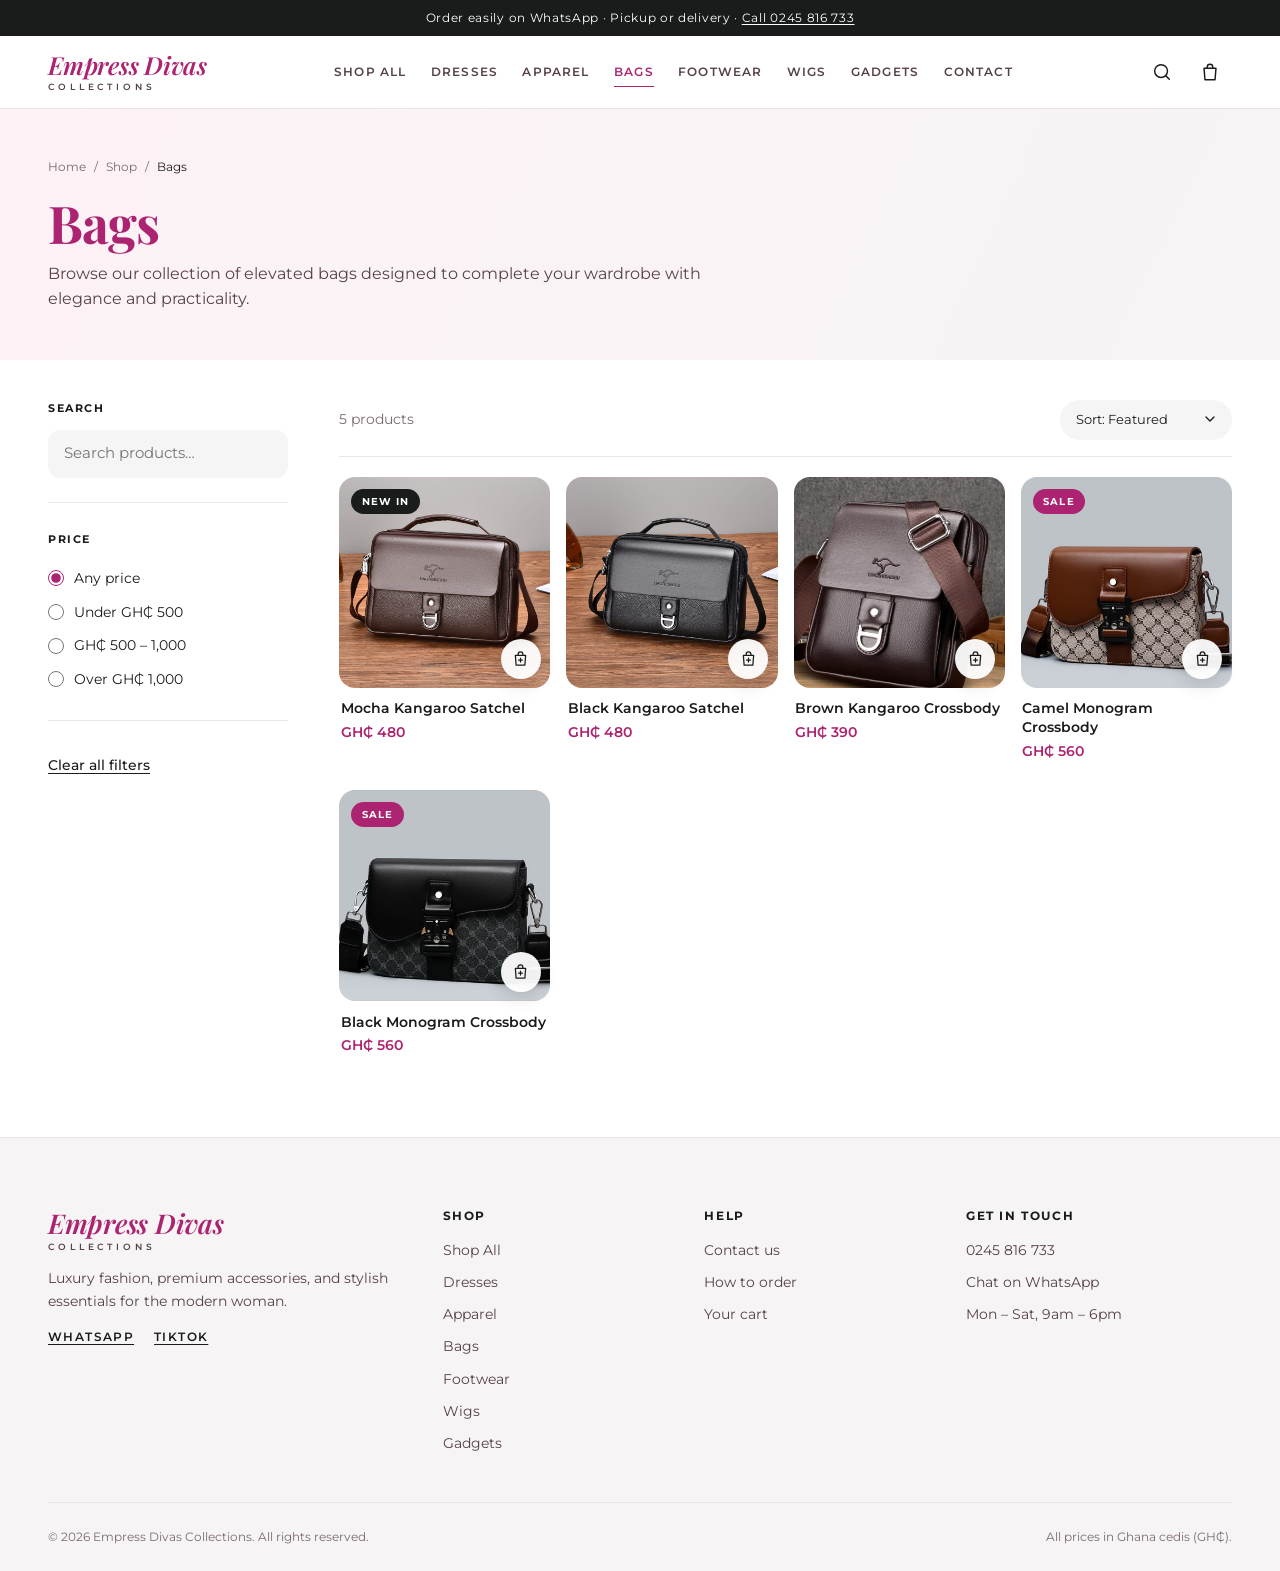
==== commit 7e38b727: "Washing-machine intro: product photos spin, then the welcome - Splash now shows a washer-door drum f" ====
--- a/bag_mainpage.html
+++ b/bag_mainpage.html
@@ -18,10 +18,35 @@
   </head>
   <body>
     <div class="site-intro" id="site-intro" aria-hidden="true">
-      <div class="site-intro-sparkle site-intro-sparkle-1">✦</div>
-      <div class="site-intro-sparkle site-intro-sparkle-2">✦</div>
-      <div class="site-intro-sparkle site-intro-sparkle-3">✦</div>
+      <div class="intro-drum-wrap">
+        <div class="intro-drum">
+          <div class="intro-tumbler">
+            <img class="intro-item intro-item-outer" style="--a: 0deg" src="Images/intro/amber-tiered-ruffle-dress.jpeg" alt="" decoding="async" />
+            <img class="intro-item intro-item-outer" style="--a: 36deg" src="Images/intro/mocha-kangaroo-satchel-bag.jpeg" alt="" decoding="async" />
+            <img class="intro-item intro-item-outer" style="--a: 72deg" src="Images/intro/wine-floral-velvet-pointed-pumps.jpeg" alt="" decoding="async" />
+            <img class="intro-item intro-item-outer" style="--a: 108deg" src="Images/intro/luxury-body-wave-wig.jpeg" alt="" decoding="async" />
+            <img class="intro-item intro-item-outer" style="--a: 144deg" src="Images/intro/mcrhb.jpeg" alt="" decoding="async" />
+            <img class="intro-item intro-item-outer" style="--a: 180deg" src="Images/intro/amber-tiered-ruffle-dress.jpeg" alt="" decoding="async" />
+            <img class="intro-item intro-item-outer" style="--a: 216deg" src="Images/intro/mocha-kangaroo-satchel-bag.jpeg" alt="" decoding="async" />
+            <img class="intro-item intro-item-outer" style="--a: 252deg" src="Images/intro/wine-floral-velvet-pointed-pumps.jpeg" alt="" decoding="async" />
+            <img class="intro-item intro-item-outer" style="--a: 288deg" src="Images/intro/luxury-body-wave-wig.jpeg" alt="" decoding="async" />
+            <img class="intro-item intro-item-outer" style="--a: 324deg" src="Images/intro/mcrhb.jpeg" alt="" decoding="async" />
+            <img class="intro-item intro-item-inner" style="--a: 18deg" src="Images/intro/wine-floral-velvet-pointed-pumps.jpeg" alt="" decoding="async" />
+            <img class="intro-item intro-item-inner" style="--a: 90deg" src="Images/intro/luxury-body-wave-wig.jpeg" alt="" decoding="async" />
+            <img class="intro-item intro-item-inner" style="--a: 162deg" src="Images/intro/mcrhb.jpeg" alt="" decoding="async" />
+            <img class="intro-item intro-item-inner" style="--a: 234deg" src="Images/intro/amber-tiered-ruffle-dress.jpeg" alt="" decoding="async" />
+            <img class="intro-item intro-item-inner" style="--a: 306deg" src="Images/intro/mocha-kangaroo-satchel-bag.jpeg" alt="" decoding="async" />
+          </div>
+          <span class="intro-bubble" style="--x: 22%; --s: 10px; --d: 0.3s"></span>
+          <span class="intro-bubble" style="--x: 38%; --s: 6px; --d: 0.7s"></span>
+          <span class="intro-bubble" style="--x: 55%; --s: 12px; --d: 0.1s"></span>
+          <span class="intro-bubble" style="--x: 68%; --s: 7px; --d: 0.9s"></span>
+          <span class="intro-bubble" style="--x: 80%; --s: 9px; --d: 0.5s"></span>
+          <span class="intro-bubble" style="--x: 46%; --s: 5px; --d: 1.2s"></span>
+        </div>
+      </div>
       <div class="site-intro-mark">
+        <span class="site-intro-welcome">Welcome to</span>
         <span class="site-intro-word">Empress Divas</span>
         <span class="site-intro-rule"></span>
         <span class="site-intro-tag">Collections</span>
--- a/styles.css
+++ b/styles.css
@@ -618,15 +618,19 @@
 .product-grid {
   display: grid;
   grid-template-columns: repeat(4, minmax(0, 1fr));
-  gap: 2rem 1.25rem;
-}
-.product-grid-listing { grid-template-columns: repeat(3, minmax(0, 1fr)); }
+  gap: 1.75rem 1rem;
+}
+.product-grid-listing { grid-template-columns: repeat(4, minmax(0, 1fr)); }
 
 .product-card {
   position: relative;
   display: flex;
   flex-direction: column;
   min-width: 0;
+}
+.product-media-wrap {
+  position: relative;
+  transition: transform 0.3s var(--ease);
 }
 .product-media {
   display: block;
@@ -634,7 +638,7 @@
   overflow: hidden;
   border-radius: var(--radius-lg);
   background: var(--surface-alt);
-  transition: box-shadow 0.3s ease, transform 0.3s var(--ease);
+  transition: box-shadow 0.3s ease;
 }
 .product-media img {
   width: 100%;
@@ -642,23 +646,49 @@
   object-fit: cover;
   transition: transform 0.5s var(--ease);
 }
-.product-card:hover .product-media { box-shadow: var(--shadow-hover); transform: translateY(-4px); }
+.product-card:hover .product-media-wrap { transform: translateY(-3px); }
+.product-card:hover .product-media { box-shadow: var(--shadow-hover); }
 .product-card:hover .product-media img { transform: scale(1.04); }
 
-.product-info { padding: 0.9rem 0.15rem 0.85rem; flex: 1; }
+/* Round quick-add button sitting on the photo */
+.quick-add {
+  position: absolute;
+  right: 0.6rem;
+  bottom: 0.6rem;
+  z-index: 2;
+  display: grid;
+  place-items: center;
+  width: 40px;
+  height: 40px;
+  padding: 0;
+  border: 0;
+  border-radius: 50%;
+  background: rgba(255, 255, 255, 0.94);
+  color: var(--ink);
+  box-shadow: 0 6px 18px rgba(26, 28, 28, 0.14);
+  transition: background 0.2s ease, color 0.2s ease, transform 0.2s ease;
+}
+.quick-add .icon { width: 19px; height: 19px; }
+.quick-add:hover { background: var(--ink); color: #fff; transform: scale(1.06); }
+.quick-add:active { transform: scale(0.94); }
+.quick-add.is-added { background: var(--success); color: #fff; }
+
+.product-info { padding: 0.7rem 0.1rem 0; }
 .product-cat {
   display: inline-block;
-  margin: 0 0 0.3rem;
-  font-size: 0.66rem;
+  margin: 0 0 0.2rem;
+  font-size: 0.6rem;
   font-weight: 600;
   letter-spacing: 0.14em;
   text-transform: uppercase;
   color: var(--muted);
 }
+/* On a single-category page the label just repeats the page title. */
+main[data-category]:not([data-category="all"]) .product-cat { display: none; }
 .product-name {
-  margin: 0 0 0.35rem;
+  margin: 0 0 0.2rem;
   font-family: var(--font-body);
-  font-size: 0.93rem;
+  font-size: 0.86rem;
   font-weight: 600;
   line-height: 1.35;
   letter-spacing: 0;
@@ -668,7 +698,7 @@
   overflow: hidden;
 }
 .product-name a:hover { color: var(--pink); }
-.product-price { margin: 0; font-weight: 600; color: var(--pink); }
+.product-price { margin: 0; font-size: 0.88rem; font-weight: 600; color: var(--pink); }
 
 /* ---------- Promo ---------- */
 .promo {
@@ -1310,7 +1340,7 @@
 @media (max-width: 1180px) {
   .product-grid { grid-template-columns: repeat(3, minmax(0, 1fr)); }
   .category-grid { grid-template-columns: repeat(3, minmax(0, 1fr)); gap: 1.5rem 1rem; }
-  .product-grid-listing { grid-template-columns: repeat(2, minmax(0, 1fr)); }
+  .product-grid-listing { grid-template-columns: repeat(3, minmax(0, 1fr)); }
 }
 
 @media (max-width: 1024px) {
@@ -1348,10 +1378,13 @@
 
 @media (max-width: 640px) {
   .product-grid,
-  .product-grid-listing { grid-template-columns: repeat(2, minmax(0, 1fr)); gap: 1.75rem 0.85rem; }
+  .product-grid-listing { grid-template-columns: repeat(2, minmax(0, 1fr)); gap: 1.5rem 0.75rem; }
   .category-grid { grid-template-columns: repeat(2, minmax(0, 1fr)); }
-  .product-name { font-size: 0.86rem; }
-  .product-info { padding-top: 0.7rem; }
+  .product-name { font-size: 0.82rem; }
+  .product-info { padding-top: 0.6rem; }
+  .quick-add { width: 36px; height: 36px; right: 0.45rem; bottom: 0.45rem; }
+  .quick-add .icon { width: 17px; height: 17px; }
+  .product-card .badge { top: 0.5rem; left: 0.5rem; font-size: 0.55rem; padding: 0.25rem 0.55rem; }
 
   .section-head { margin-bottom: 1.5rem; }
   .hero-actions .btn { flex: 1 1 100%; }
@@ -1430,33 +1463,117 @@
   to { opacity: 1; transform: translateY(0); }
 }
 
-/* ---------- Entrance splash ---------- */
+/* ---------- Entrance splash: washing-machine spin, then the welcome ---------- */
+/* Timeline: drum pops in (0–0.35s) → products tumble and speed up (0.2–2.3s)
+   with a spin-cycle shake → drum shrinks away (2.3s) → welcome text (2.45s)
+   → whole splash fades (3.5–4.1s). script.js removes it after the fade. */
 .site-intro {
   position: fixed;
   inset: 0;
   z-index: 3000;
-  display: flex;
-  align-items: center;
-  justify-content: center;
+  display: grid;
+  place-items: center;
+  overflow: hidden;
   background: linear-gradient(135deg, var(--pink), #d84f92, var(--pink-bright));
-  animation: introWipe 0.6s cubic-bezier(0.6, 0, 0.2, 1) 1.4s both;
+  animation: introWipe 0.6s cubic-bezier(0.6, 0, 0.2, 1) 3.5s both;
 }
 html.no-intro .site-intro { display: none; }
+.site-intro > * { grid-area: 1 / 1; }
+
+.intro-drum-wrap {
+  width: min(68vmin, 340px);
+  aspect-ratio: 1;
+  animation:
+    drumIn 0.35s cubic-bezier(0.2, 0.8, 0.2, 1.2) both,
+    drumOut 0.45s cubic-bezier(0.6, 0, 0.4, 1) 2.3s forwards;
+}
+
+/* The washer door: white rim, tinted glass, soft inner shadow */
+.intro-drum {
+  position: relative;
+  width: 100%;
+  height: 100%;
+  overflow: hidden;
+  border-radius: 50%;
+  border: clamp(10px, 2.6vmin, 15px) solid rgba(255, 255, 255, 0.95);
+  background: radial-gradient(circle at 50% 50%, rgba(255, 255, 255, 0.28), rgba(172, 36, 113, 0.35) 75%);
+  box-shadow:
+    0 0 0 clamp(6px, 1.6vmin, 10px) rgba(255, 255, 255, 0.28),
+    inset 0 0 40px rgba(60, 0, 30, 0.35),
+    0 30px 60px rgba(60, 0, 30, 0.3);
+  animation: drumShake 0.09s linear 1.3s 11;
+}
+/* Glass glare on top of the tumbling clothes */
+.intro-drum::after {
+  content: "";
+  position: absolute;
+  inset: 0;
+  z-index: 2;
+  border-radius: 50%;
+  background: linear-gradient(135deg, rgba(255, 255, 255, 0.45) 0%, rgba(255, 255, 255, 0) 38%);
+  pointer-events: none;
+}
+
+.intro-tumbler {
+  position: absolute;
+  inset: 0;
+  animation: tumble 2.1s cubic-bezier(0.55, 0, 0.85, 0.45) 0.2s both;
+}
+.intro-item {
+  position: absolute;
+  top: 50%;
+  left: 50%;
+  border: 3px solid #fff;
+  border-radius: 50%;
+  object-fit: cover;
+  background: var(--pink-soft);
+  box-shadow: 0 6px 14px rgba(40, 0, 20, 0.25);
+  transform: rotate(var(--a)) translateY(var(--r));
+}
+/* Outer ring sits near the rim; inner ring fills the middle. --r is relative to the photo's own size. */
+.intro-item-outer { --r: -158%; width: 22%; height: 22%; margin: -11% 0 0 -11%; }
+.intro-item-inner { --r: -78%; width: 20%; height: 20%; margin: -10% 0 0 -10%; }
+
+.intro-bubble {
+  position: absolute;
+  bottom: -10%;
+  left: var(--x);
+  z-index: 1;
+  width: var(--s);
+  height: var(--s);
+  border-radius: 50%;
+  border: 1.5px solid rgba(255, 255, 255, 0.8);
+  background: rgba(255, 255, 255, 0.25);
+  opacity: 0;
+  animation: bubbleUp 1.4s ease-in var(--d) 2;
+}
 
 .site-intro-mark {
   position: relative;
   text-align: center;
   color: #fff;
+  padding: 0 1.5rem;
+}
+.site-intro-welcome {
+  display: block;
+  margin-bottom: 0.6rem;
+  font-size: clamp(0.72rem, 2.4vw, 0.9rem);
+  font-weight: 600;
+  letter-spacing: 0.35em;
+  text-transform: uppercase;
   opacity: 0;
-  animation: introMarkIn 0.8s cubic-bezier(0.2, 0.8, 0.2, 1) 0.15s forwards;
+  animation: introTextIn 0.5s ease-out 2.45s forwards;
 }
 .site-intro-word {
   display: block;
   font-family: var(--font-display);
   font-style: italic;
   font-weight: 700;
-  font-size: clamp(2.4rem, 7vw, 4.5rem);
+  font-size: clamp(2.4rem, 9vw, 4.5rem);
+  line-height: 1.05;
   letter-spacing: -0.02em;
+  opacity: 0;
+  animation: introWordIn 0.7s cubic-bezier(0.2, 0.8, 0.2, 1) 2.55s forwards;
 }
 .site-intro-rule {
   display: block;
@@ -1464,7 +1581,7 @@
   height: 2px;
   margin: 0.9rem auto;
   background: rgba(255, 255, 255, 0.85);
-  animation: introRule 0.6s ease-out 0.7s forwards;
+  animation: introRule 0.5s ease-out 2.85s forwards;
 }
 .site-intro-tag {
   display: block;
@@ -1473,32 +1590,41 @@
   letter-spacing: 0.4em;
   text-transform: uppercase;
   opacity: 0;
-  animation: introTagIn 0.5s ease-out 0.95s forwards;
-}
-.site-intro-sparkle {
-  position: absolute;
-  color: rgba(255, 255, 255, 0.9);
-  opacity: 0;
-  animation: introSparkle 1.1s ease-out forwards;
-}
-.site-intro-sparkle-1 { top: 30%; left: 32%; animation-delay: 0.35s; font-size: 1.1rem; }
-.site-intro-sparkle-2 { top: 62%; left: 68%; animation-delay: 0.5s; font-size: 1.9rem; }
-.site-intro-sparkle-3 { top: 68%; left: 30%; animation-delay: 0.65s; font-size: 1.3rem; }
-
-@keyframes introMarkIn {
-  from { opacity: 0; transform: translateY(14px) scale(0.96); }
+  animation: introTextIn 0.5s ease-out 2.95s forwards;
+}
+
+@keyframes drumIn {
+  from { opacity: 0; transform: scale(0.6); }
+  to { opacity: 1; transform: scale(1); }
+}
+@keyframes drumOut {
+  to { opacity: 0; transform: scale(0.15) rotate(-90deg); }
+}
+@keyframes drumShake {
+  0%, 100% { transform: translate(0, 0); }
+  25% { transform: translate(-3px, 2px); }
+  50% { transform: translate(2px, -2px); }
+  75% { transform: translate(3px, 1px); }
+}
+@keyframes tumble {
+  0% { transform: rotate(0deg); filter: blur(0); }
+  70% { filter: blur(0); }
+  100% { transform: rotate(1800deg); filter: blur(1.5px); }
+}
+@keyframes bubbleUp {
+  0% { opacity: 0; bottom: -10%; transform: scale(0.6); }
+  20% { opacity: 1; }
+  100% { opacity: 0; bottom: 95%; transform: scale(1.1); }
+}
+@keyframes introTextIn {
+  from { opacity: 0; transform: translateY(8px); }
+  to { opacity: 1; transform: translateY(0); }
+}
+@keyframes introWordIn {
+  from { opacity: 0; transform: translateY(14px) scale(0.94); }
   to { opacity: 1; transform: translateY(0) scale(1); }
 }
 @keyframes introRule { from { width: 0; } to { width: 96px; } }
-@keyframes introTagIn {
-  from { opacity: 0; transform: translateY(6px); }
-  to { opacity: 1; transform: translateY(0); }
-}
-@keyframes introSparkle {
-  0% { opacity: 0; transform: scale(0.3) rotate(0deg); }
-  50% { opacity: 1; }
-  100% { opacity: 0; transform: scale(1.15) rotate(45deg); }
-}
 @keyframes introWipe { to { opacity: 0; visibility: hidden; pointer-events: none; } }
 
 @media (prefers-reduced-motion: reduce) {
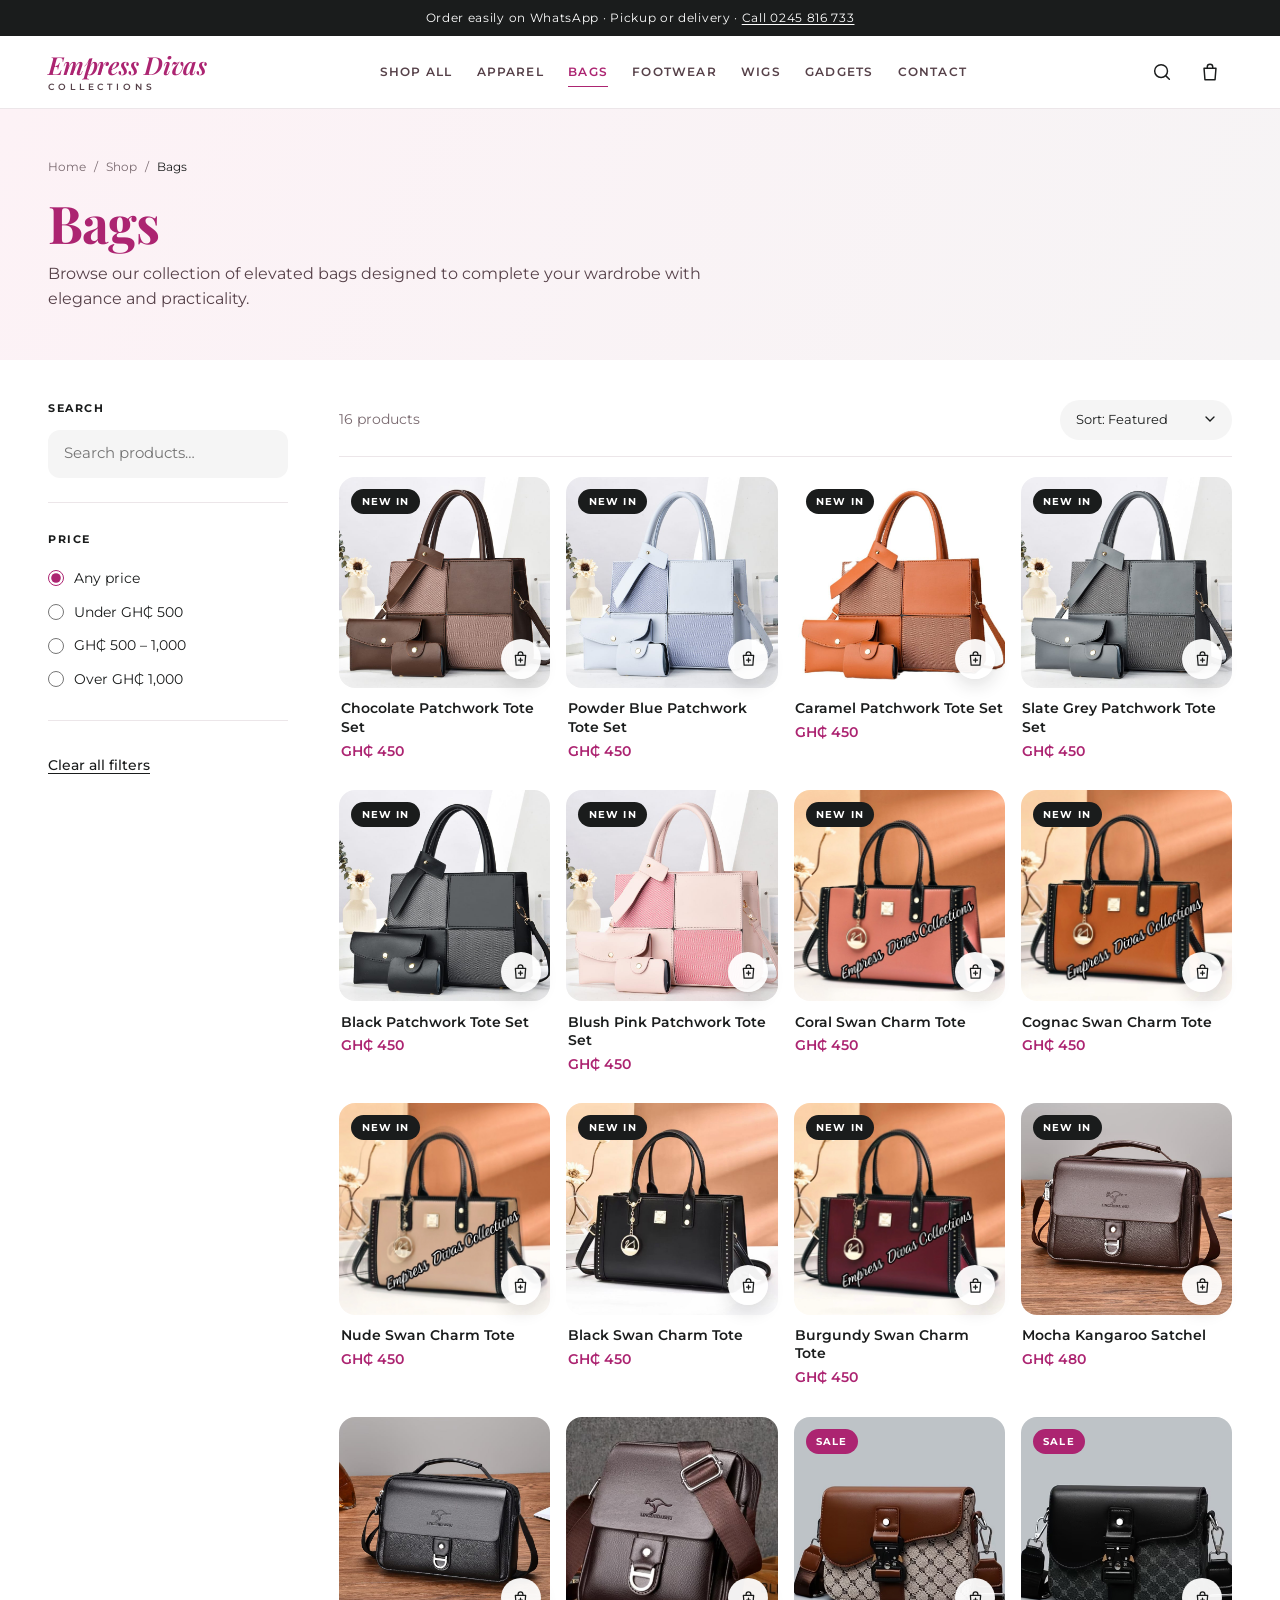
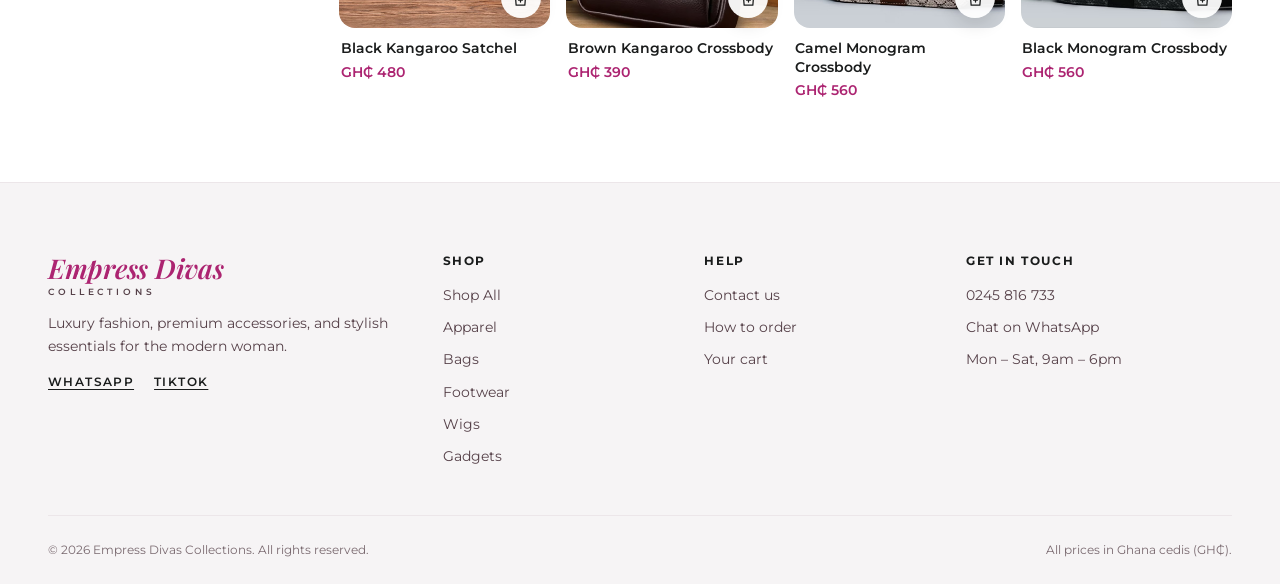
==== commit 59847cc8: "Fold dresses into Apparel, new WhatsApp number, belt price, local images - Dresses are now part of A" ====
--- a/bag_mainpage.html
+++ b/bag_mainpage.html
@@ -73,7 +73,6 @@
         <nav class="main-nav" aria-label="Main">
           <ul>
             <li><a href="shop.html">Shop All</a></li>
-            <li><a href="dresses.html">Dresses</a></li>
             <li><a href="products.html">Apparel</a></li>
             <li><a href="bag_mainpage.html" aria-current="page">Bags</a></li>
             <li><a href="footwearmp.html">Footwear</a></li>
@@ -111,7 +110,6 @@
       <nav class="drawer-body mobile-nav" aria-label="Mobile">
         <ul>
           <li><a href="shop.html">Shop All</a></li>
-          <li><a href="dresses.html">Dresses</a></li>
           <li><a href="products.html">Apparel</a></li>
           <li><a href="bag_mainpage.html" aria-current="page">Bags</a></li>
           <li><a href="footwearmp.html">Footwear</a></li>
@@ -121,7 +119,7 @@
         </ul>
       </nav>
       <div class="drawer-foot mobile-nav-foot">
-        <a href="https://wa.me/233245816733" target="_blank" rel="noopener"><svg class="icon" viewBox="0 0 24 24" fill="none" stroke="currentColor" stroke-width="1.6" stroke-linecap="round" stroke-linejoin="round" aria-hidden="true"><path d="M20 11.5a8 8 0 0 1-11.7 7.1L4 20l1.3-4.1A8 8 0 1 1 20 11.5Z"/><path d="M9 10h6M9 13.5h4"/></svg> Chat on WhatsApp</a>
+        <a href="https://wa.me/233505458432" target="_blank" rel="noopener"><svg class="icon" viewBox="0 0 24 24" fill="none" stroke="currentColor" stroke-width="1.6" stroke-linecap="round" stroke-linejoin="round" aria-hidden="true"><path d="M20 11.5a8 8 0 0 1-11.7 7.1L4 20l1.3-4.1A8 8 0 1 1 20 11.5Z"/><path d="M9 10h6M9 13.5h4"/></svg> Chat on WhatsApp</a>
         <a href="tel:0245816733"><svg class="icon" viewBox="0 0 24 24" fill="none" stroke="currentColor" stroke-width="1.6" stroke-linecap="round" stroke-linejoin="round" aria-hidden="true"><path d="M5 4h3.5l2 5-2.4 1.6a11 11 0 0 0 5.3 5.3L15 13.5l5 2V19a2 2 0 0 1-2.2 2A16.5 16.5 0 0 1 3 6.2 2 2 0 0 1 5 4Z"/></svg> 0245 816 733</a>
       </div>
     </div>
@@ -180,7 +178,7 @@
           </a>
           <p>Luxury fashion, premium accessories, and stylish essentials for the modern woman.</p>
           <div class="footer-social">
-            <a href="https://wa.me/233245816733" target="_blank" rel="noopener">WhatsApp</a>
+            <a href="https://wa.me/233505458432" target="_blank" rel="noopener">WhatsApp</a>
             <a href="#">TikTok</a>
           </div>
         </div>
@@ -189,7 +187,6 @@
           <h2 class="footer-heading">Shop</h2>
           <ul class="footer-list">
             <li><a href="shop.html">Shop All</a></li>
-            <li><a href="dresses.html">Dresses</a></li>
             <li><a href="products.html">Apparel</a></li>
             <li><a href="bag_mainpage.html">Bags</a></li>
             <li><a href="footwearmp.html">Footwear</a></li>
@@ -211,7 +208,7 @@
           <h2 class="footer-heading">Get in touch</h2>
           <ul class="footer-list">
             <li><a href="tel:0245816733">0245 816 733</a></li>
-            <li><a href="https://wa.me/233245816733" target="_blank" rel="noopener">Chat on WhatsApp</a></li>
+            <li><a href="https://wa.me/233505458432" target="_blank" rel="noopener">Chat on WhatsApp</a></li>
             <li>Mon – Sat, 9am – 6pm</li>
           </ul>
         </div>
--- a/styles.css
+++ b/styles.css
@@ -591,7 +591,7 @@
 /* ---------- Categories ---------- */
 .category-grid {
   display: grid;
-  grid-template-columns: repeat(6, minmax(0, 1fr));
+  grid-template-columns: repeat(5, minmax(0, 1fr));
   gap: 1rem;
 }
 .category-tile { display: block; }
@@ -1377,6 +1377,8 @@
 }
 
 @media (max-width: 640px) {
+  .announcement { display: none; }
+
   .product-grid,
   .product-grid-listing { grid-template-columns: repeat(2, minmax(0, 1fr)); gap: 1.5rem 0.75rem; }
   .category-grid { grid-template-columns: repeat(2, minmax(0, 1fr)); }
@@ -1413,10 +1415,8 @@
 }
 
 @media (max-width: 420px) {
-  .announcement-extra { display: none; }
   .footer-grid { grid-template-columns: 1fr; }
   .logo-word { font-size: 1.15rem; }
-  .announcement { font-size: 0.66rem; }
 }
 
 /* ---------- Page transition spinner ---------- */
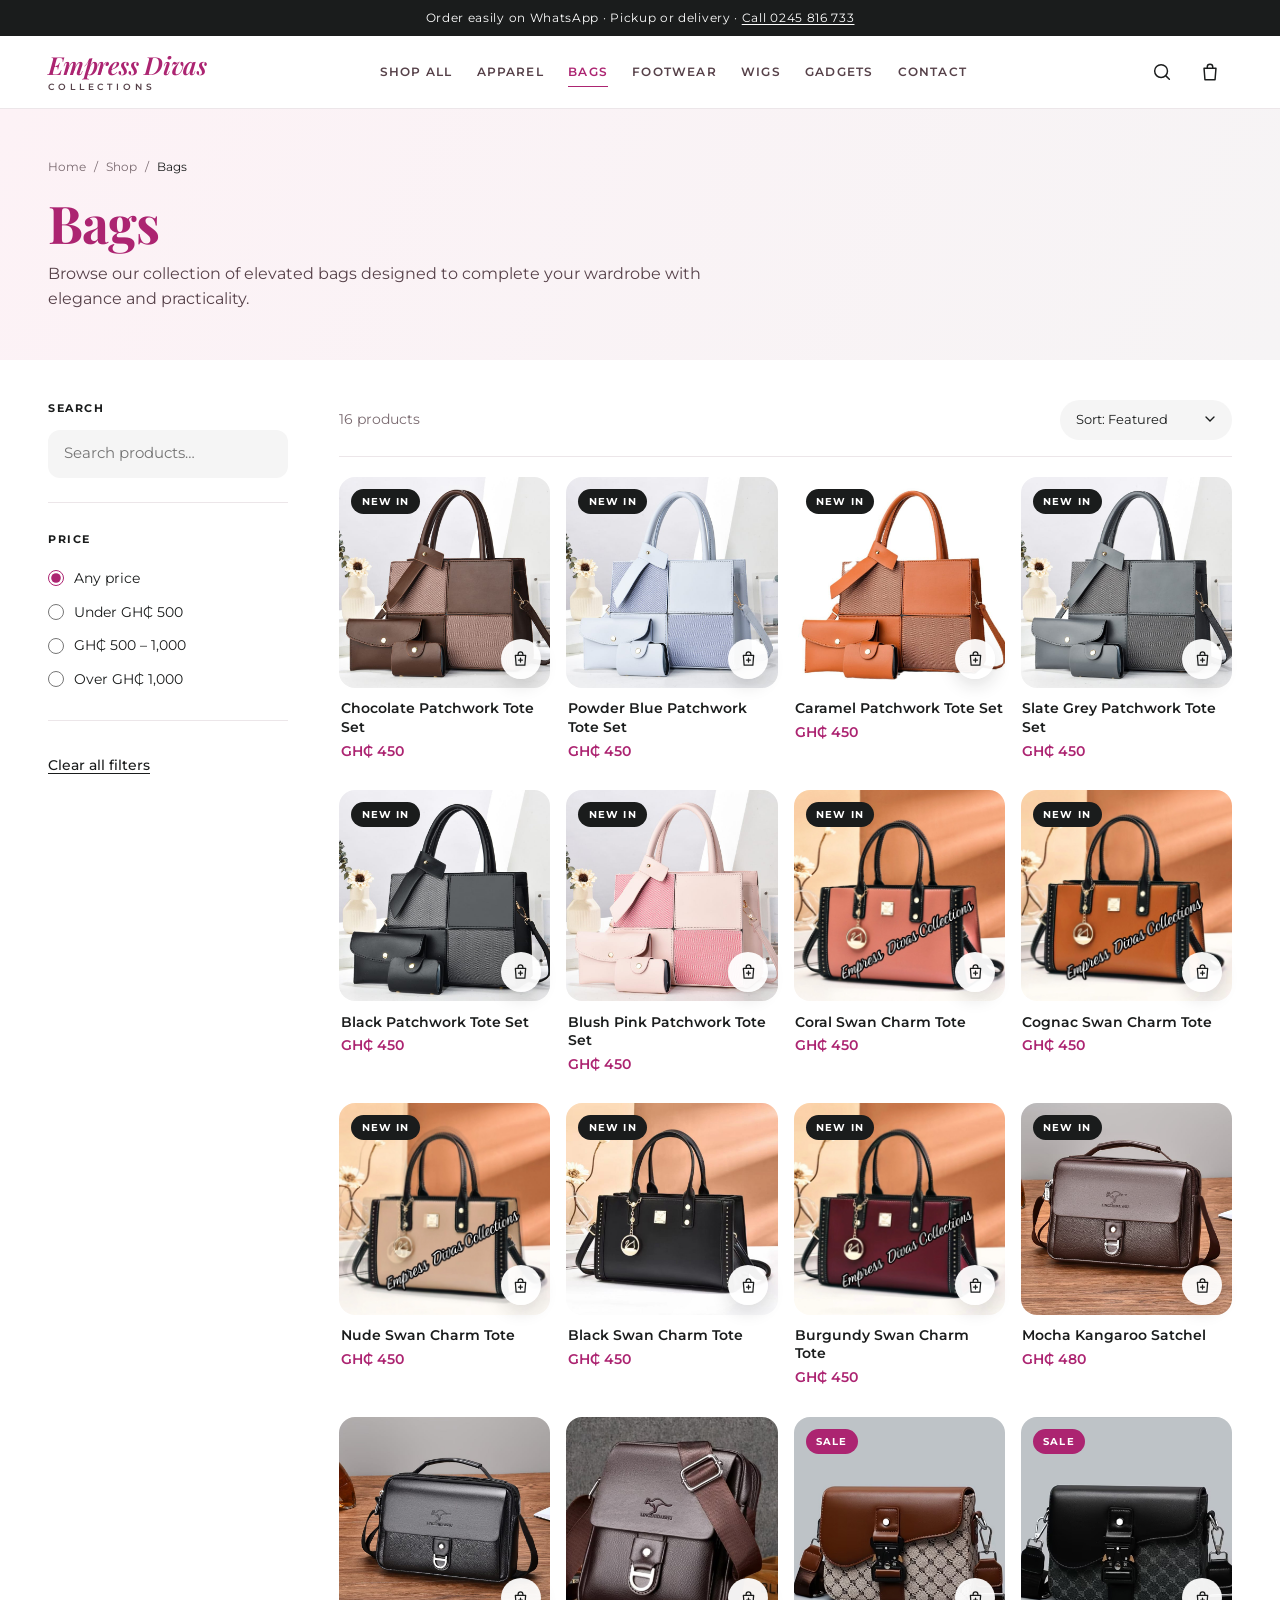
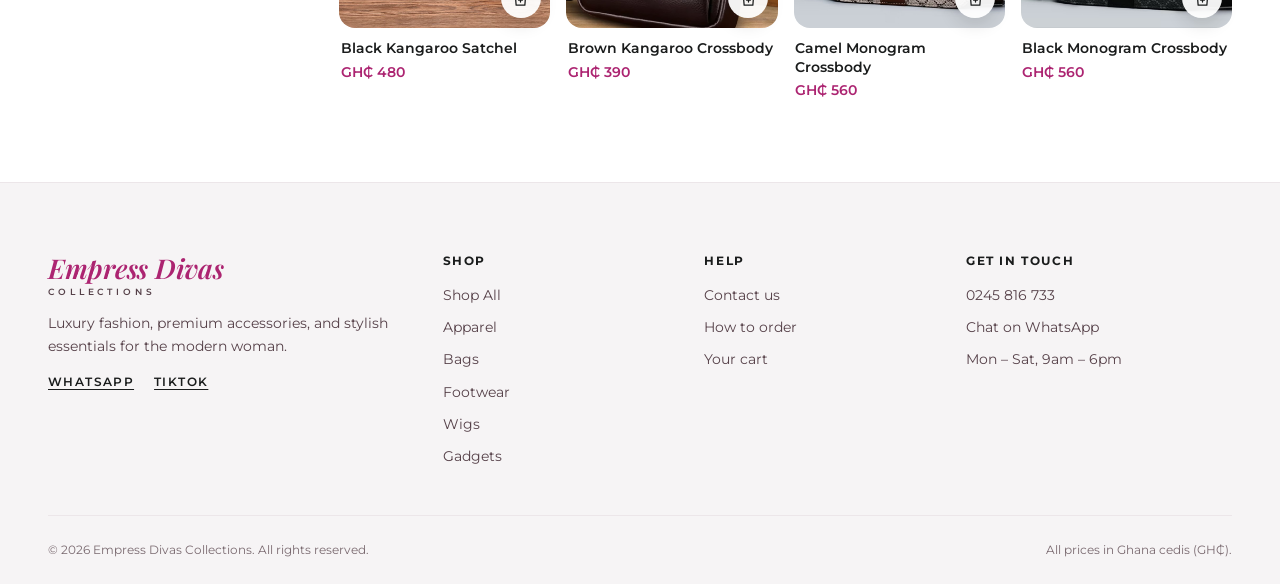
==== commit 25d10317: "Use the Empress Divas logo as the site's icon and link preview - Browser tab icon, bookmarks and pho" ====
--- a/bag_mainpage.html
+++ b/bag_mainpage.html
@@ -5,6 +5,20 @@
     <meta name="viewport" content="width=device-width, initial-scale=1.0" />
     <title>Bags | Empress Divas Collections</title>
     <meta name="description" content="Browse our collection of elevated bags designed to complete your wardrobe with elegance and practicality." />
+    <link rel="icon" href="favicon.ico" sizes="any" />
+    <link rel="icon" type="image/png" sizes="32x32" href="Images/brand/favicon-32.png" />
+    <link rel="apple-touch-icon" href="Images/brand/apple-touch-icon.png" />
+    <link rel="manifest" href="site.webmanifest" />
+    <meta property="og:type" content="website" />
+    <meta property="og:site_name" content="Empress Divas Collections" />
+    <meta property="og:title" content="Bags | Empress Divas Collections" />
+    <meta property="og:description" content="Browse our collection of elevated bags designed to complete your wardrobe with elegance and practicality." />
+    <meta property="og:url" content="https://empress-divas.netlify.app/bag_mainpage.html" />
+    <meta property="og:image" content="https://empress-divas.netlify.app/Images/brand/share.jpg" />
+    <meta property="og:image:width" content="1200" />
+    <meta property="og:image:height" content="630" />
+    <meta property="og:image:alt" content="Empress Divas Collections logo" />
+    <meta name="twitter:card" content="summary_large_image" />
     <link rel="preconnect" href="https://fonts.googleapis.com" />
     <link rel="preconnect" href="https://fonts.gstatic.com" crossorigin />
     <link href="https://fonts.googleapis.com/css2?family=Montserrat:wght@400;500;600;700&family=Playfair+Display:ital,wght@0,600;0,700;1,600;1,700&display=swap" rel="stylesheet" />
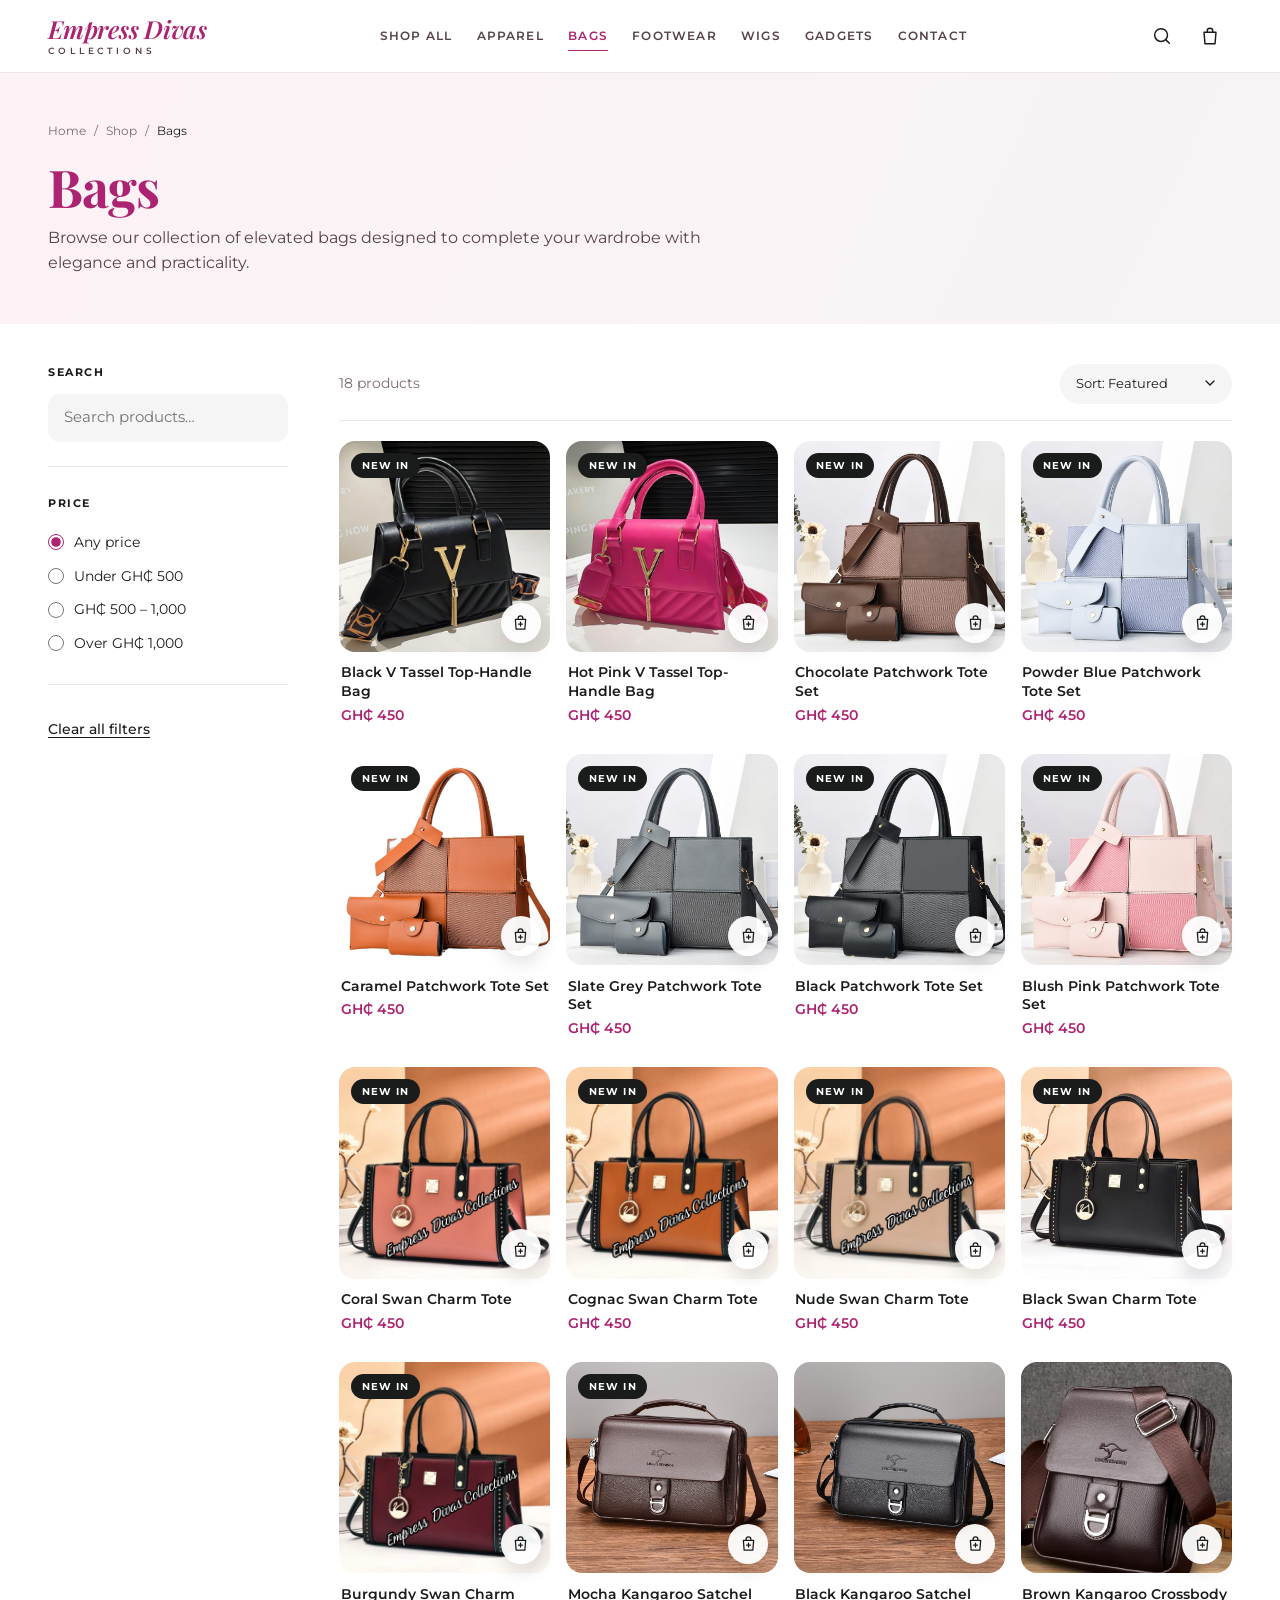
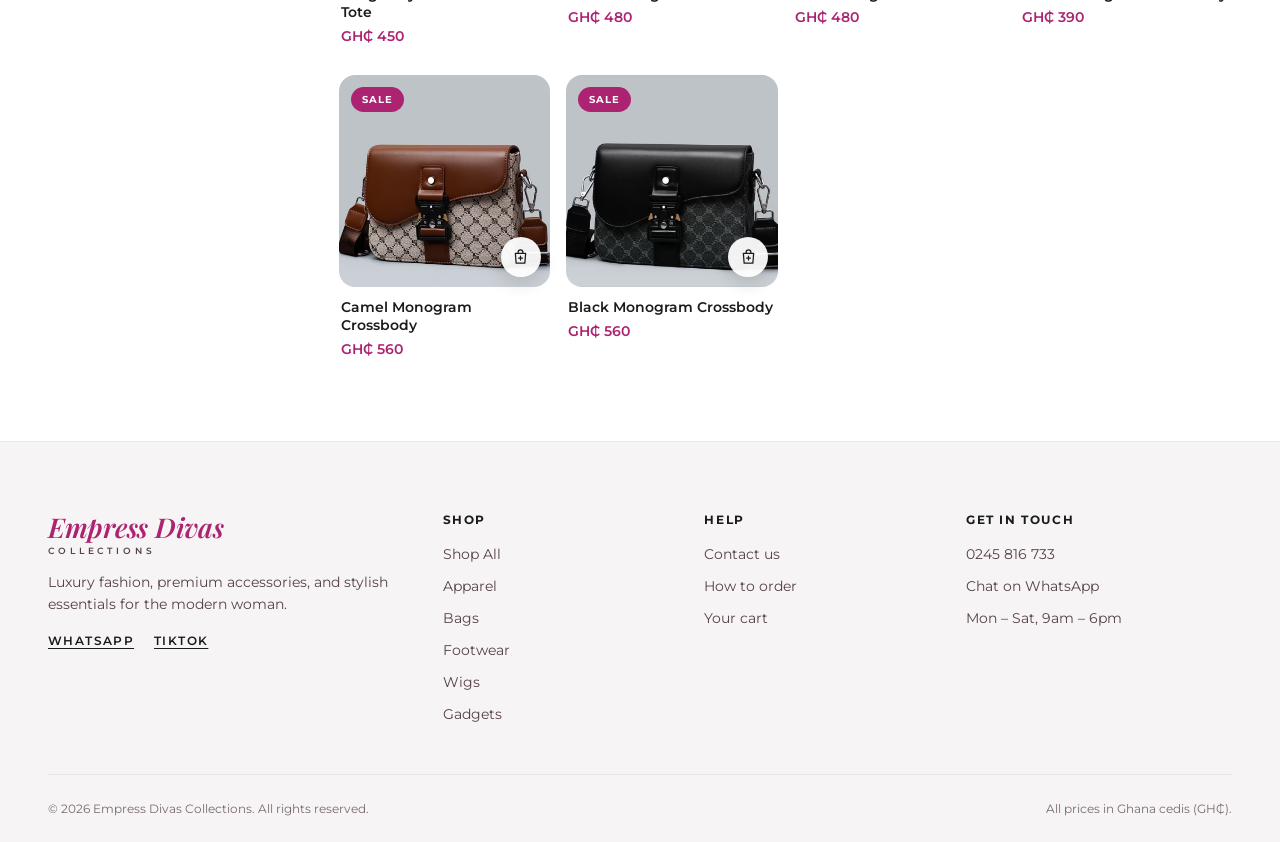
==== commit f936a2ae: "Move the announcement bar into the menu drawer Remove the black "Order easily on WhatsApp" bar from " ====
--- a/bag_mainpage.html
+++ b/bag_mainpage.html
@@ -69,10 +69,6 @@
 
     <a class="skip-link" href="#main">Skip to content</a>
 
-    <div class="announcement">
-      <p>Order easily on WhatsApp &middot; Pickup or delivery<span class="announcement-extra"> &middot; <a href="tel:0245816733">Call 0245 816 733</a></span></p>
-    </div>
-
     <header class="site-header">
       <div class="container header-inner">
         <button class="icon-btn menu-toggle" type="button" aria-label="Open menu" aria-controls="mobile-nav" aria-expanded="false" data-drawer-open="mobile-nav">
@@ -133,6 +129,7 @@
         </ul>
       </nav>
       <div class="drawer-foot mobile-nav-foot">
+        <p class="mobile-nav-note">Order easily on WhatsApp &middot; Pickup or delivery</p>
         <a href="https://wa.me/233505458432" target="_blank" rel="noopener"><svg class="icon" viewBox="0 0 24 24" fill="none" stroke="currentColor" stroke-width="1.6" stroke-linecap="round" stroke-linejoin="round" aria-hidden="true"><path d="M20 11.5a8 8 0 0 1-11.7 7.1L4 20l1.3-4.1A8 8 0 1 1 20 11.5Z"/><path d="M9 10h6M9 13.5h4"/></svg> Chat on WhatsApp</a>
         <a href="tel:0245816733"><svg class="icon" viewBox="0 0 24 24" fill="none" stroke="currentColor" stroke-width="1.6" stroke-linecap="round" stroke-linejoin="round" aria-hidden="true"><path d="M5 4h3.5l2 5-2.4 1.6a11 11 0 0 0 5.3 5.3L15 13.5l5 2V19a2 2 0 0 1-2.2 2A16.5 16.5 0 0 1 3 6.2 2 2 0 0 1 5 4Z"/></svg> 0245 816 733</a>
       </div>
--- a/styles.css
+++ b/styles.css
@@ -205,18 +205,7 @@
 }
 .icon-btn:hover { background: var(--pink-wash); color: var(--pink); }
 
-/* ---------- Announcement + header ---------- */
-.announcement {
-  background: var(--ink);
-  color: #fff;
-  text-align: center;
-  font-size: 0.72rem;
-  letter-spacing: 0.06em;
-  padding: 0.55rem var(--gutter);
-}
-.announcement p { margin: 0; }
-.announcement a { text-decoration: underline; text-underline-offset: 2px; }
-
+/* ---------- Header ---------- */
 .site-header {
   position: sticky;
   top: 0;
@@ -436,6 +425,12 @@
   color: var(--ink-soft);
 }
 .mobile-nav-foot .icon { color: var(--pink); }
+.mobile-nav-note {
+  margin: 0 0 0.25rem;
+  font-size: 0.72rem;
+  letter-spacing: 0.06em;
+  color: var(--muted);
+}
 
 /* ---------- Shared section bits ---------- */
 .section { padding: clamp(3.5rem, 7vw, 6rem) 0; }
@@ -1377,8 +1372,6 @@
 }
 
 @media (max-width: 640px) {
-  .announcement { display: none; }
-
   .product-grid,
   .product-grid-listing { grid-template-columns: repeat(2, minmax(0, 1fr)); gap: 1.5rem 0.75rem; }
   .category-grid { grid-template-columns: repeat(2, minmax(0, 1fr)); }
